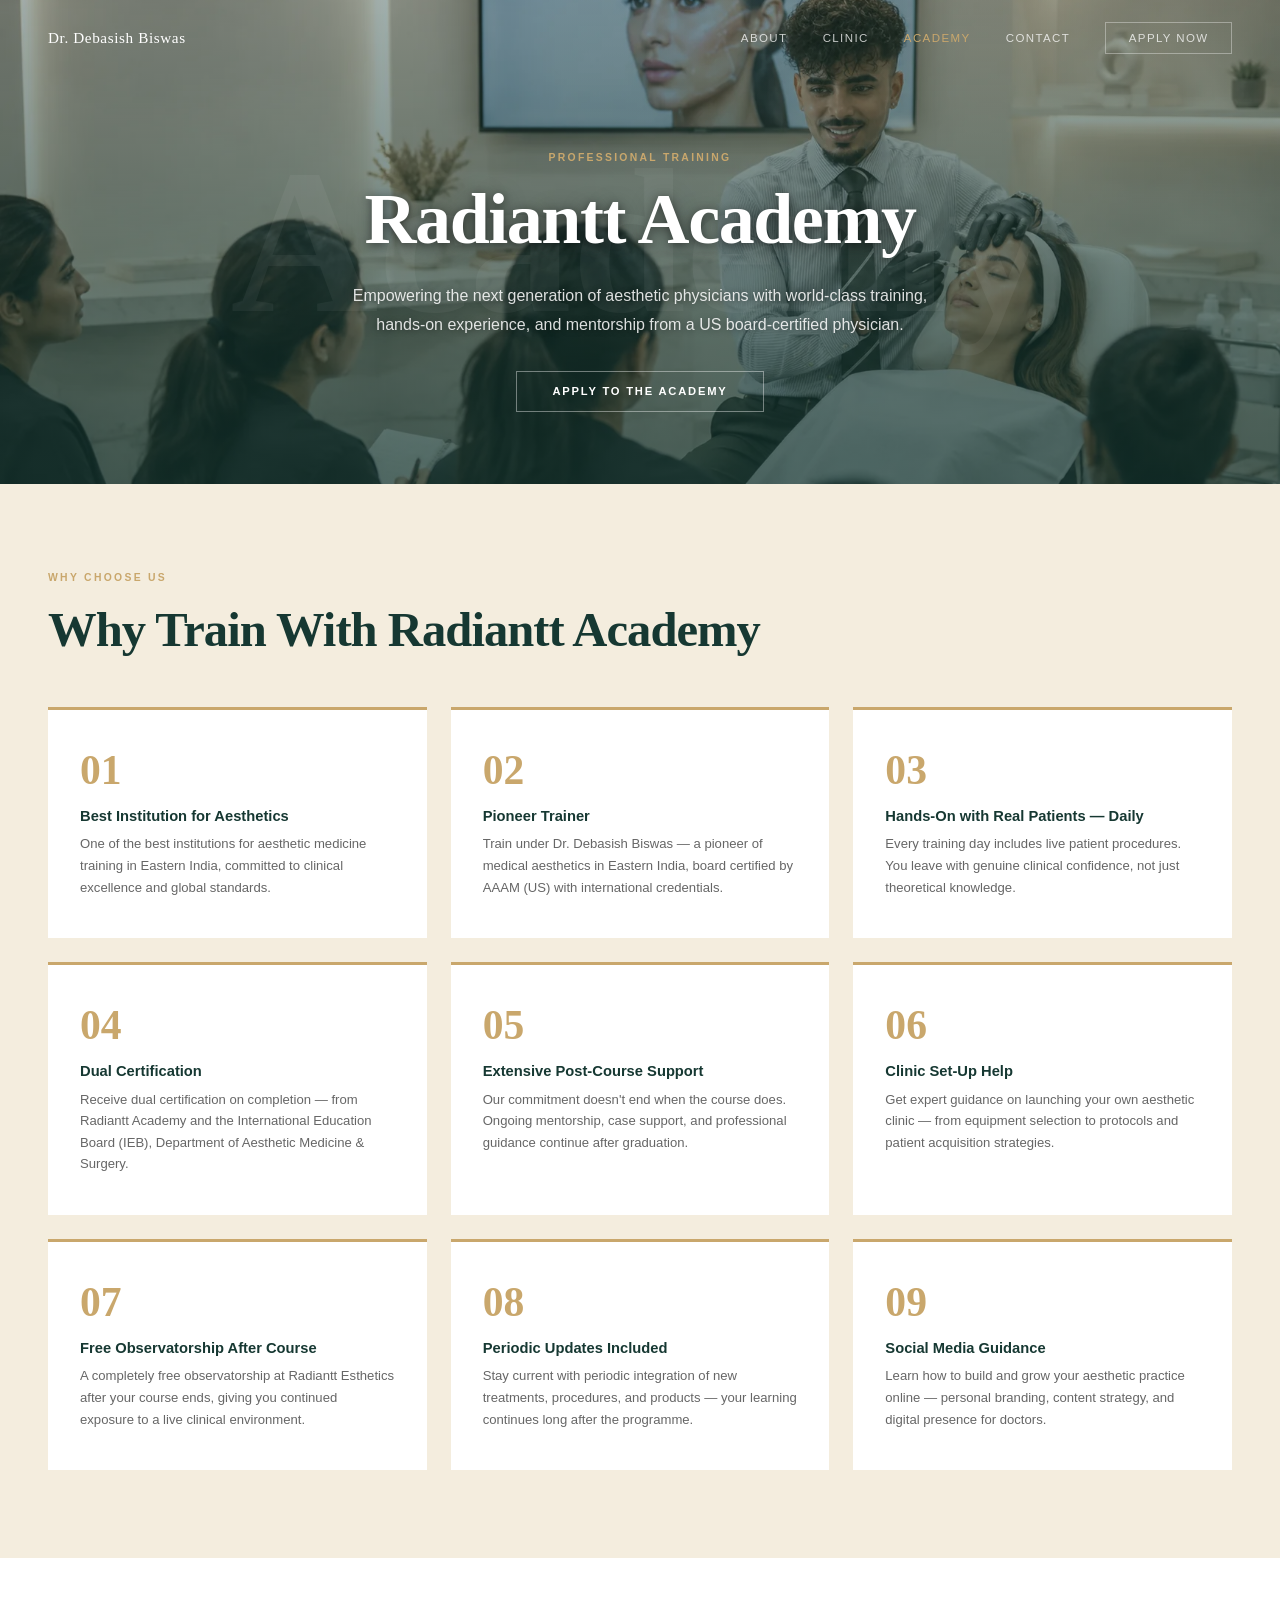
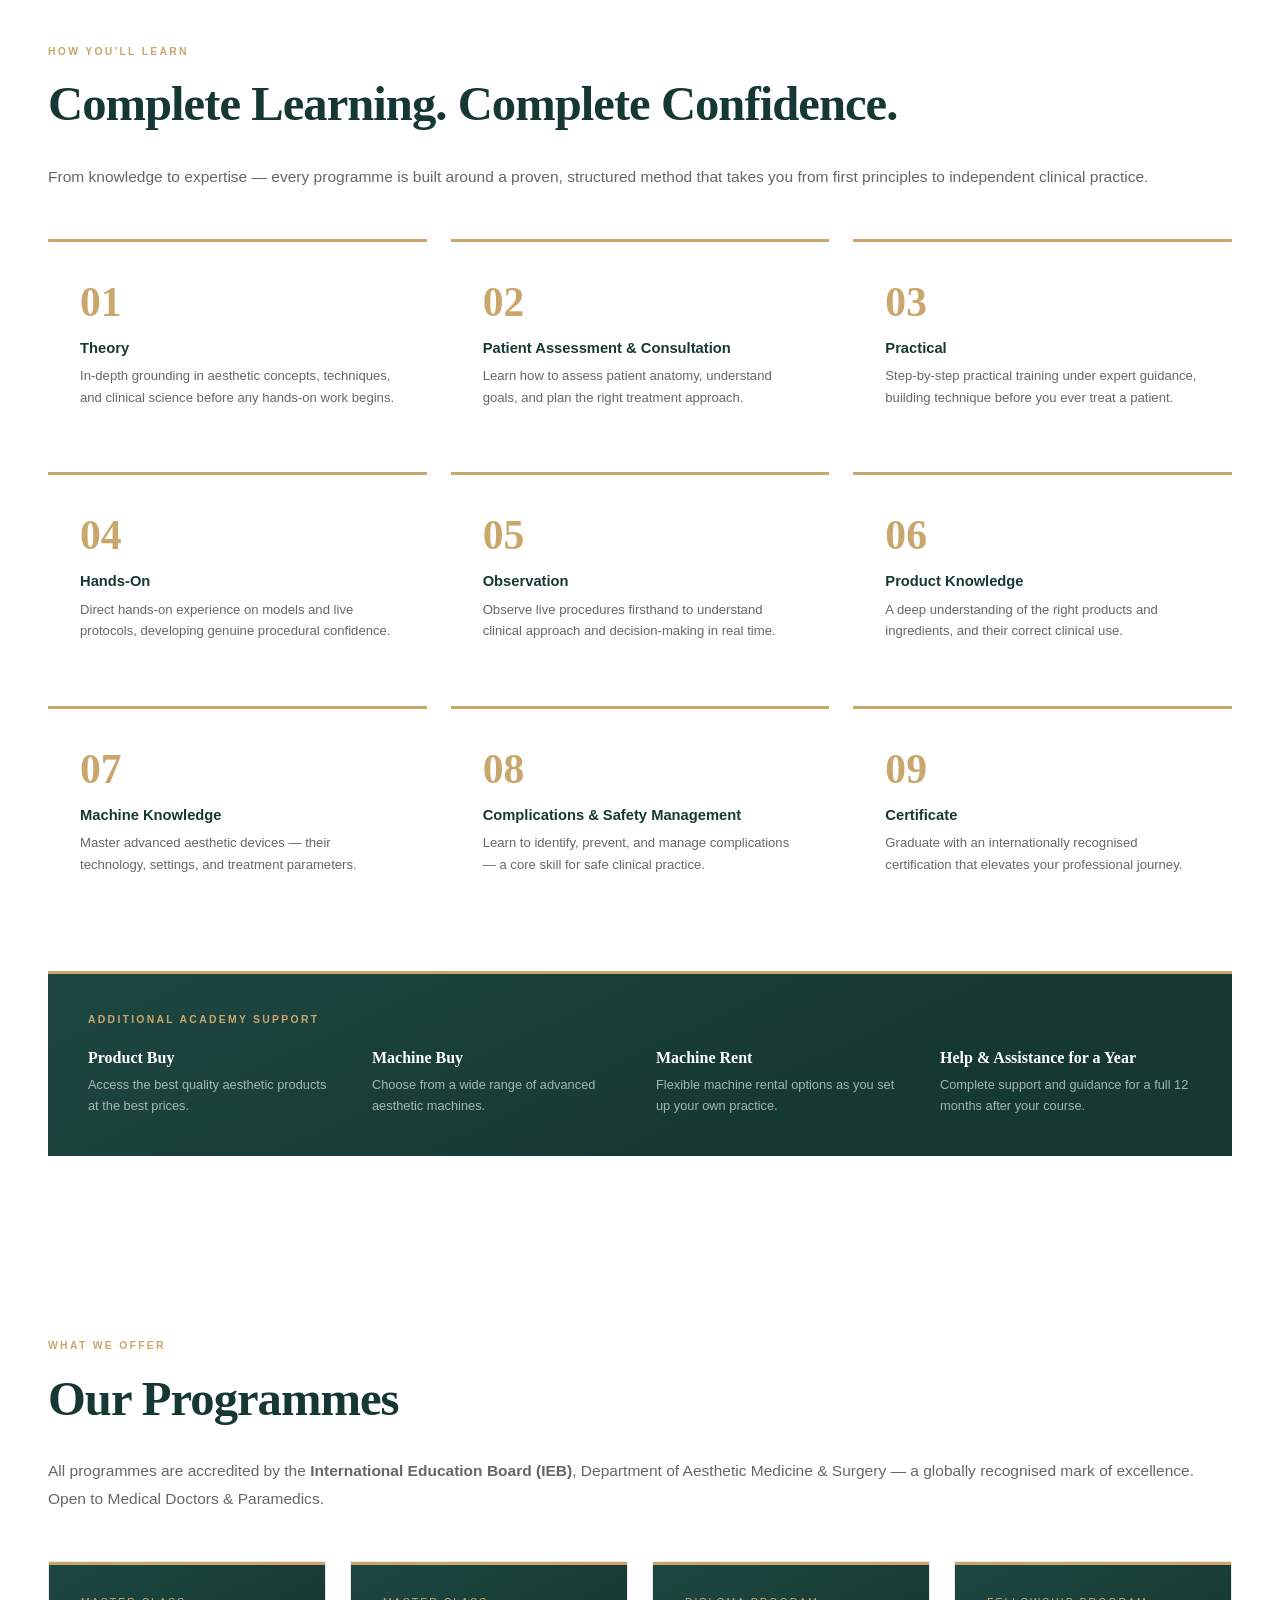
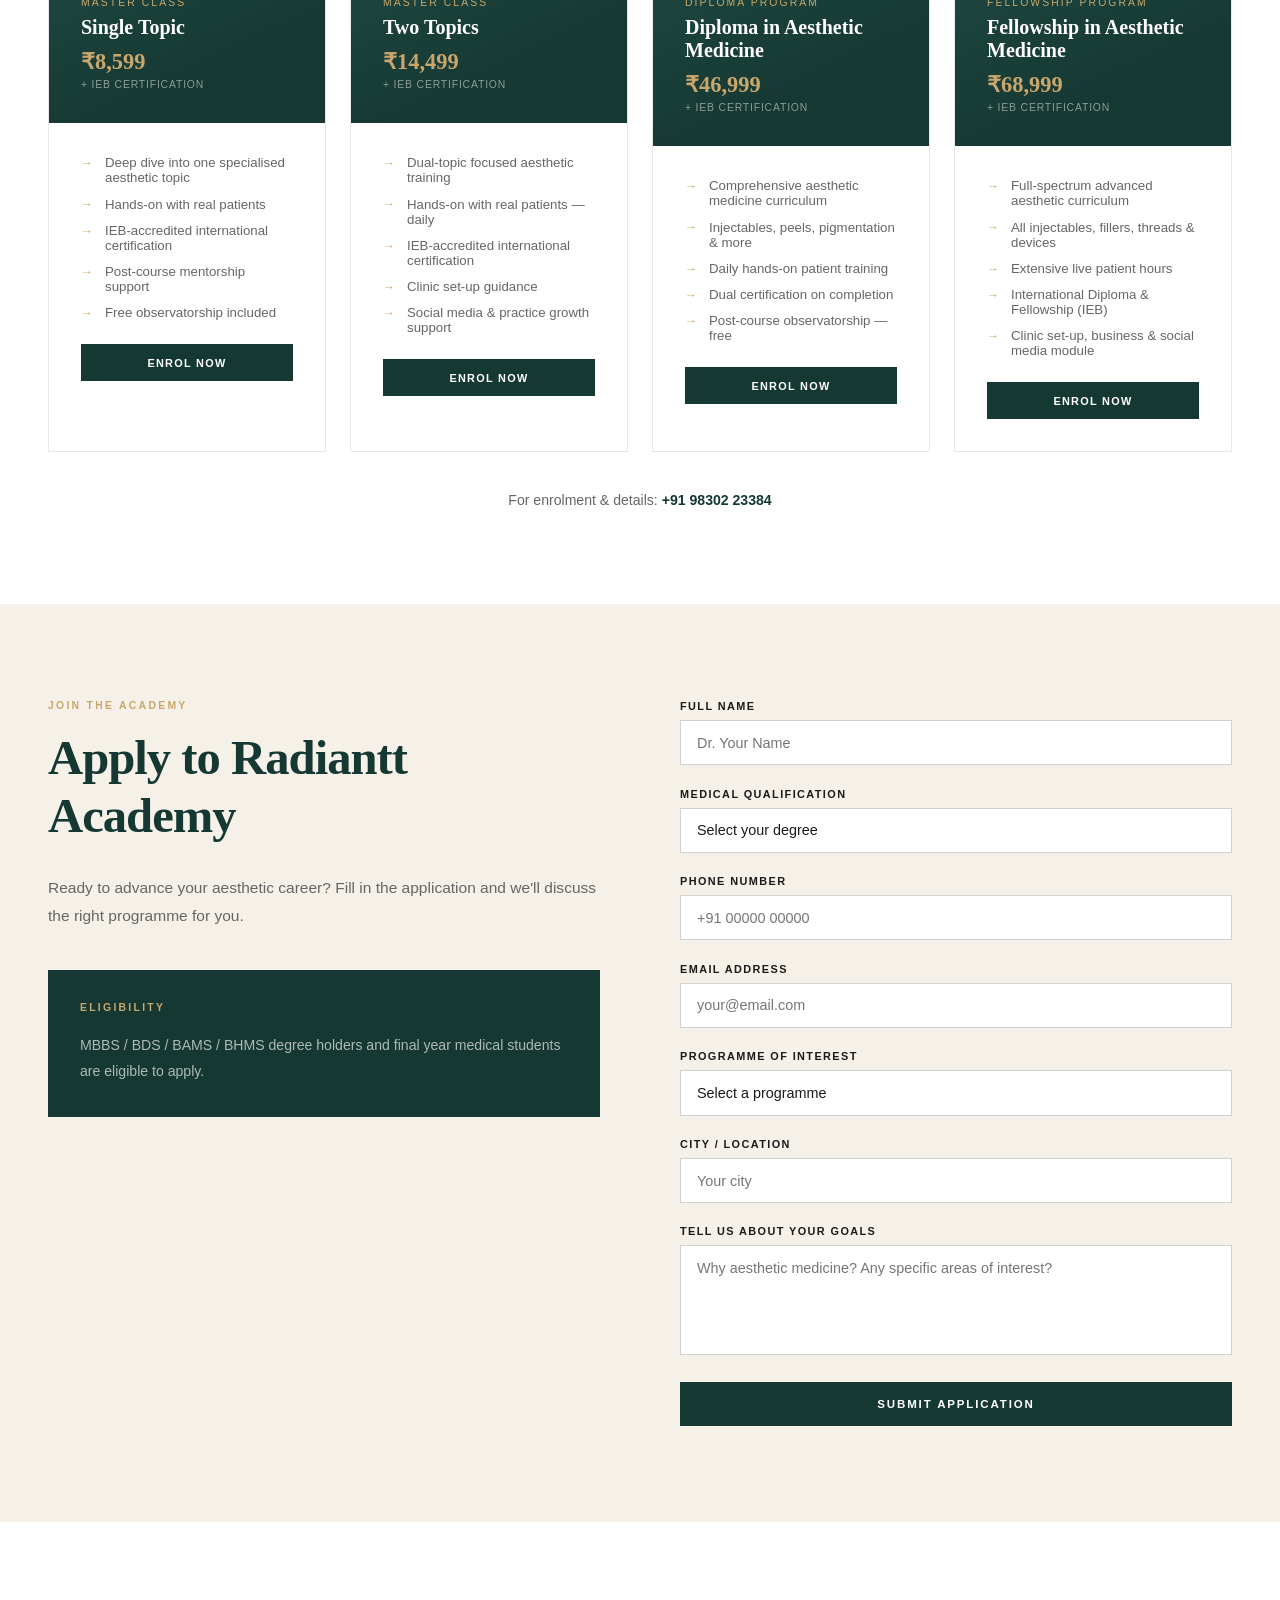
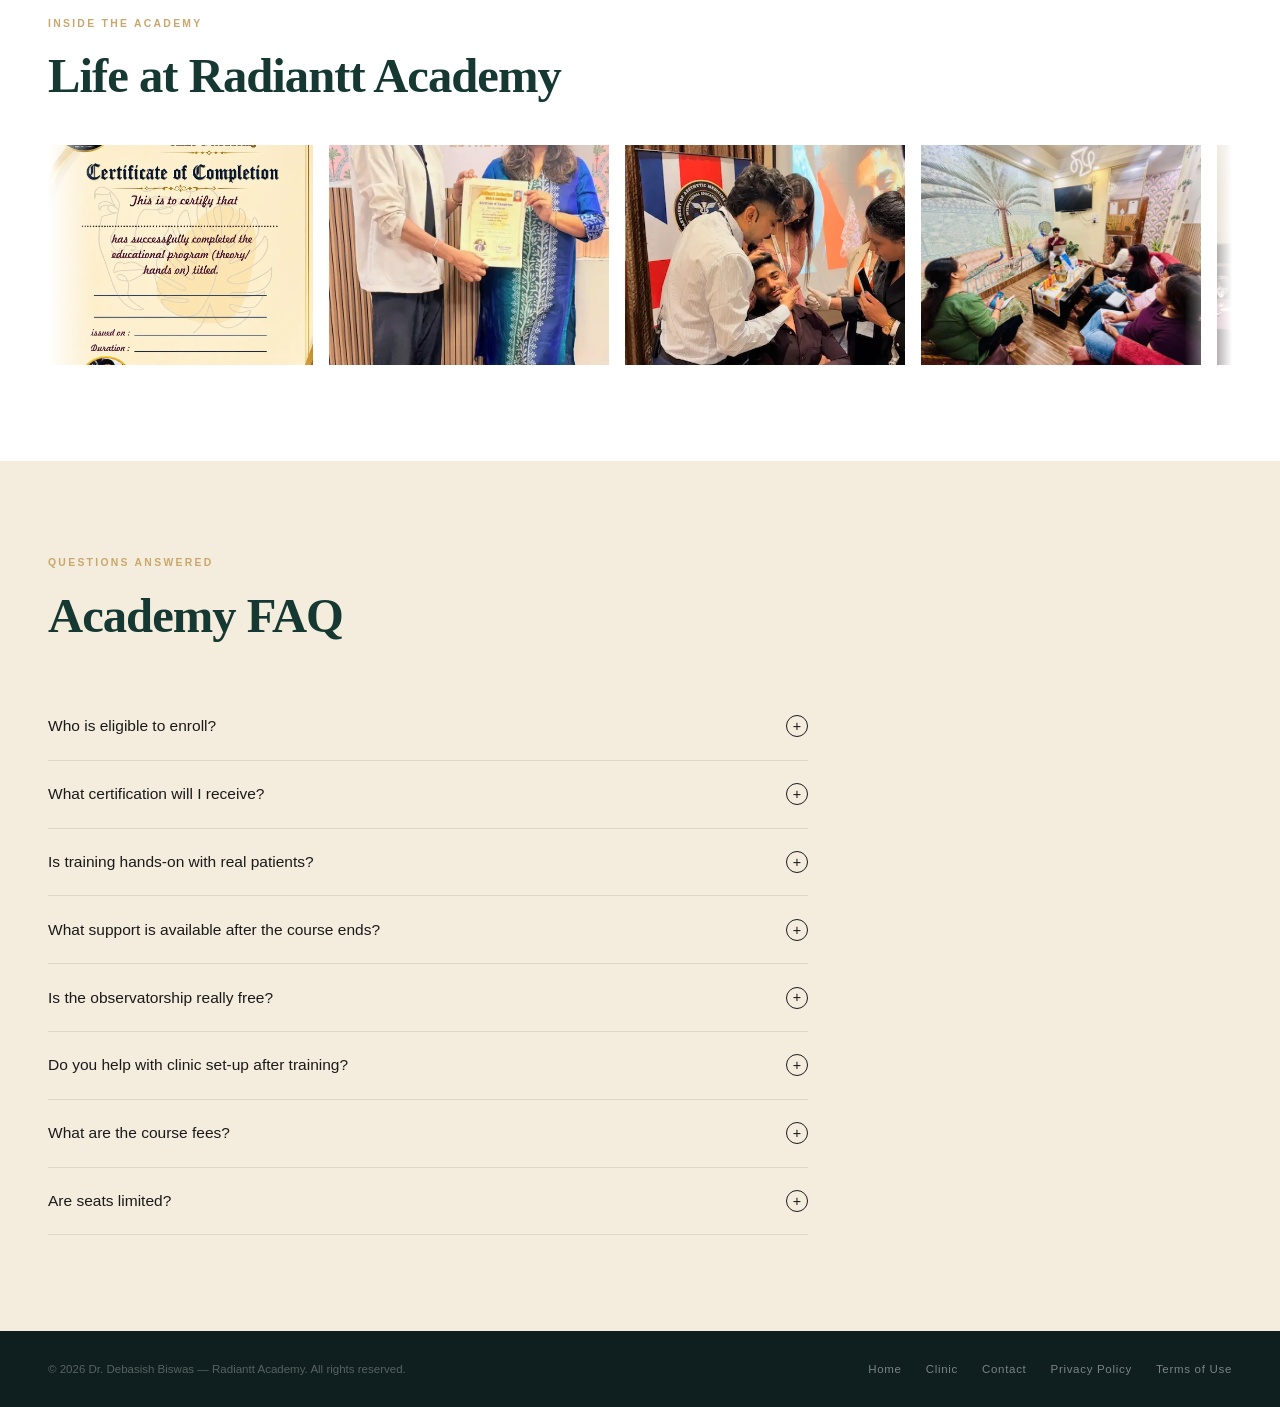
==== academy.html @ 65ec3993 "Add "db" monogram favicon in forest green favicon.ico plus 16/32px PNGs and an opaque apple-touch-ic" ====
<!DOCTYPE html>
<html lang="en">
<head>
<meta charset="UTF-8">
<meta name="viewport" content="width=device-width, initial-scale=1.0">
<meta http-equiv="Content-Security-Policy" content="default-src 'self'; style-src 'self' 'unsafe-inline' https://fonts.googleapis.com; font-src https://fonts.gstatic.com; img-src 'self' data:; script-src 'self'; form-action 'none'; base-uri 'self'; frame-ancestors 'none'; object-src 'none'">
<meta name="referrer" content="strict-origin-when-cross-origin">
<meta name="robots" content="noindex, nofollow">
<meta name="description" content="Radiantt Academy — professional aesthetic medicine training and certification for doctors, mentored by Dr. Debasish Biswas.">
<title>Radiantt Academy — Aesthetic Medicine Training | Dr. Debasish Biswas</title>
<link rel="preconnect" href="https://fonts.googleapis.com">
<link rel="preconnect" href="https://fonts.gstatic.com" crossorigin>
<link href="https://fonts.googleapis.com/css2?family=Playfair+Display:ital,wght@0,400;0,600;0,700;0,900;1,400&family=Inter:wght@300;400;500;600&display=swap" rel="stylesheet">
<link rel="icon" href="favicon.ico" sizes="any">
<link rel="icon" href="favicon-32.png" type="image/png" sizes="32x32">
<link rel="icon" href="favicon-16.png" type="image/png" sizes="16x16">
<link rel="apple-touch-icon" href="apple-touch-icon.png">
<link rel="stylesheet" href="style.css?v=43">
</head>
<body>
<nav id="nav">
  <a href="index.html" class="nav-logo">Dr. Debasish Biswas</a>
  <div class="nav-links">
    <a href="index.html#about">About</a>
    <a href="clinic.html">Clinic</a>
    <a href="academy.html" class="active">Academy</a>
    <a href="index.html#contact">Contact</a>
    <a href="#academy-application" class="nav-book">Apply Now</a>
  </div>
  <button class="ham" id="hamBtn" aria-label="Open menu"><span></span><span></span><span></span></button>
</nav>
<div class="mobile-menu" id="mobileMenu">
  <button class="mobile-close" id="mobileClose" aria-label="Close menu">&#x2715;</button>
  <a href="index.html">Home</a><a href="index.html#about">About</a><a href="clinic.html">Clinic</a>
  <a href="index.html#contact">Contact</a><a href="#academy-application">Apply Now</a>
</div>
<header class="page-hero" data-word="Academy">
  <img class="page-hero-img" src="academy-hero.webp" alt="Radiantt Academy training session">
  <div class="page-hero-overlay"></div>
  <div class="lbl">Professional Training</div>
  <h1>Radiantt Academy</h1>
  <p>Empowering the next generation of aesthetic physicians with world-class training, hands-on experience, and mentorship from a US board-certified physician.</p>
  <a href="#academy-application" class="btn-ghost">Apply to the Academy</a>
</header>
<section class="why-train" id="why-train">
  <div class="lbl">Why Choose Us</div><h2 class="sec-title">Why Train With Radiantt Academy</h2>
  <div class="why-grid why-grid-9">
    <div class="why-card"><div class="why-num">01</div><div class="why-title">Best Institution for Aesthetics</div><div class="why-desc">One of the best institutions for aesthetic medicine training in Eastern India, committed to clinical excellence and global standards.</div></div>
    <div class="why-card"><div class="why-num">02</div><div class="why-title">Pioneer Trainer</div><div class="why-desc">Train under Dr. Debasish Biswas &mdash; a pioneer of medical aesthetics in Eastern India, board certified by AAAM (US) with international credentials.</div></div>
    <div class="why-card"><div class="why-num">03</div><div class="why-title">Hands-On with Real Patients — Daily</div><div class="why-desc">Every training day includes live patient procedures. You leave with genuine clinical confidence, not just theoretical knowledge.</div></div>
    <div class="why-card"><div class="why-num">04</div><div class="why-title">Dual Certification</div><div class="why-desc">Receive dual certification on completion &mdash; from Radiantt Academy and the International Education Board (IEB), Department of Aesthetic Medicine &amp; Surgery.</div></div>
    <div class="why-card"><div class="why-num">05</div><div class="why-title">Extensive Post-Course Support</div><div class="why-desc">Our commitment doesn't end when the course does. Ongoing mentorship, case support, and professional guidance continue after graduation.</div></div>
    <div class="why-card"><div class="why-num">06</div><div class="why-title">Clinic Set-Up Help</div><div class="why-desc">Get expert guidance on launching your own aesthetic clinic &mdash; from equipment selection to protocols and patient acquisition strategies.</div></div>
    <div class="why-card"><div class="why-num">07</div><div class="why-title">Free Observatorship After Course</div><div class="why-desc">A completely free observatorship at Radiantt Esthetics after your course ends, giving you continued exposure to a live clinical environment.</div></div>
    <div class="why-card"><div class="why-num">08</div><div class="why-title">Periodic Updates Included</div><div class="why-desc">Stay current with periodic integration of new treatments, procedures, and products &mdash; your learning continues long after the programme.</div></div>
    <div class="why-card"><div class="why-num">09</div><div class="why-title">Social Media Guidance</div><div class="why-desc">Learn how to build and grow your aesthetic practice online &mdash; personal branding, content strategy, and digital presence for doctors.</div></div>
  </div>
</section>
<section class="curriculum" id="curriculum">
  <div class="lbl">How You'll Learn</div>
  <h2 class="sec-title">Complete Learning. Complete Confidence.</h2>
  <p class="sec-body">From knowledge to expertise &mdash; every programme is built around a proven, structured method that takes you from first principles to independent clinical practice.</p>
  <div class="curr-grid why-grid-9">
    <div class="why-card"><div class="why-num">01</div><div class="why-title">Theory</div><div class="why-desc">In-depth grounding in aesthetic concepts, techniques, and clinical science before any hands-on work begins.</div></div>
    <div class="why-card"><div class="why-num">02</div><div class="why-title">Patient Assessment &amp; Consultation</div><div class="why-desc">Learn how to assess patient anatomy, understand goals, and plan the right treatment approach.</div></div>
    <div class="why-card"><div class="why-num">03</div><div class="why-title">Practical</div><div class="why-desc">Step-by-step practical training under expert guidance, building technique before you ever treat a patient.</div></div>
    <div class="why-card"><div class="why-num">04</div><div class="why-title">Hands-On</div><div class="why-desc">Direct hands-on experience on models and live protocols, developing genuine procedural confidence.</div></div>
    <div class="why-card"><div class="why-num">05</div><div class="why-title">Observation</div><div class="why-desc">Observe live procedures firsthand to understand clinical approach and decision-making in real time.</div></div>
    <div class="why-card"><div class="why-num">06</div><div class="why-title">Product Knowledge</div><div class="why-desc">A deep understanding of the right products and ingredients, and their correct clinical use.</div></div>
    <div class="why-card"><div class="why-num">07</div><div class="why-title">Machine Knowledge</div><div class="why-desc">Master advanced aesthetic devices &mdash; their technology, settings, and treatment parameters.</div></div>
    <div class="why-card"><div class="why-num">08</div><div class="why-title">Complications &amp; Safety Management</div><div class="why-desc">Learn to identify, prevent, and manage complications &mdash; a core skill for safe clinical practice.</div></div>
    <div class="why-card"><div class="why-num">09</div><div class="why-title">Certificate</div><div class="why-desc">Graduate with an internationally recognised certification that elevates your professional journey.</div></div>
  </div>
  <div class="curr-support">
    <div class="lbl">Additional Academy Support</div>
    <div class="curr-support-grid">
      <div class="curr-support-item"><strong>Product Buy</strong><span>Access the best quality aesthetic products at the best prices.</span></div>
      <div class="curr-support-item"><strong>Machine Buy</strong><span>Choose from a wide range of advanced aesthetic machines.</span></div>
      <div class="curr-support-item"><strong>Machine Rent</strong><span>Flexible machine rental options as you set up your own practice.</span></div>
      <div class="curr-support-item"><strong>Help &amp; Assistance for a Year</strong><span>Complete support and guidance for a full 12 months after your course.</span></div>
    </div>
  </div>
</section>
<section class="programmes" id="programmes">
  <div class="lbl">What We Offer</div><h2 class="sec-title">Our Programmes</h2>
  <p class="sec-body" style="margin-bottom:2rem">All programmes are accredited by the <strong>International Education Board (IEB)</strong>, Department of Aesthetic Medicine &amp; Surgery — a globally recognised mark of excellence. Open to Medical Doctors &amp; Paramedics.</p>
  <div class="prog-grid">
    <div class="prog-card">
      <div class="prog-head">
        <div class="prog-type">Master Class</div>
        <div class="prog-name">Single Topic</div>
        <div class="prog-price">&#8377;8,599 <span>+ IEB Certification</span></div>
      </div>
      <div class="prog-body">
        <div class="prog-feat">Deep dive into one specialised aesthetic topic</div>
        <div class="prog-feat">Hands-on with real patients</div>
        <div class="prog-feat">IEB-accredited international certification</div>
        <div class="prog-feat">Post-course mentorship support</div>
        <div class="prog-feat">Free observatorship included</div>
        <a href="#academy-application" class="prog-cta">Enrol Now</a>
      </div>
    </div>
    <div class="prog-card">
      <div class="prog-head">
        <div class="prog-type">Master Class</div>
        <div class="prog-name">Two Topics</div>
        <div class="prog-price">&#8377;14,499 <span>+ IEB Certification</span></div>
      </div>
      <div class="prog-body">
        <div class="prog-feat">Dual-topic focused aesthetic training</div>
        <div class="prog-feat">Hands-on with real patients — daily</div>
        <div class="prog-feat">IEB-accredited international certification</div>
        <div class="prog-feat">Clinic set-up guidance</div>
        <div class="prog-feat">Social media &amp; practice growth support</div>
        <a href="#academy-application" class="prog-cta">Enrol Now</a>
      </div>
    </div>
    <div class="prog-card">
      <div class="prog-head">
        <div class="prog-type">Diploma Program</div>
        <div class="prog-name">Diploma in Aesthetic Medicine</div>
        <div class="prog-price">&#8377;46,999 <span>+ IEB Certification</span></div>
      </div>
      <div class="prog-body">
        <div class="prog-feat">Comprehensive aesthetic medicine curriculum</div>
        <div class="prog-feat">Injectables, peels, pigmentation &amp; more</div>
        <div class="prog-feat">Daily hands-on patient training</div>
        <div class="prog-feat">Dual certification on completion</div>
        <div class="prog-feat">Post-course observatorship — free</div>
        <a href="#academy-application" class="prog-cta">Enrol Now</a>
      </div>
    </div>
    <div class="prog-card">
      <div class="prog-head">
        <div class="prog-type">Fellowship Program</div>
        <div class="prog-name">Fellowship in Aesthetic Medicine</div>
        <div class="prog-price">&#8377;68,999 <span>+ IEB Certification</span></div>
      </div>
      <div class="prog-body">
        <div class="prog-feat">Full-spectrum advanced aesthetic curriculum</div>
        <div class="prog-feat">All injectables, fillers, threads &amp; devices</div>
        <div class="prog-feat">Extensive live patient hours</div>
        <div class="prog-feat">International Diploma &amp; Fellowship (IEB)</div>
        <div class="prog-feat">Clinic set-up, business &amp; social media module</div>
        <a href="#academy-application" class="prog-cta">Enrol Now</a>
      </div>
    </div>
  </div>
  <p class="prog-note">For enrolment &amp; details: <a href="tel:+919830223384">+91 98302 23384</a></p>
</section>
<section class="acad-apply" id="academy-application">
  <div class="booking-grid">
    <div><div class="lbl">Join the Academy</div><h2 class="sec-title">Apply to Radiantt Academy</h2><p class="sec-body">Ready to advance your aesthetic career? Fill in the application and we'll discuss the right programme for you.</p><div class="info-block"><div class="lbl">Eligibility</div><p>MBBS / BDS / BAMS / BHMS degree holders and final year medical students are eligible to apply.</p></div></div>
    <form data-noaction>
      <div class="form-group"><label>Full Name</label><input type="text" placeholder="Dr. Your Name"></div>
      <div class="form-group"><label>Medical Qualification</label><select><option value="">Select your degree</option><option>MBBS</option><option>BDS</option><option>BAMS</option><option>BHMS</option><option>Final Year Student</option><option>Other</option></select></div>
      <div class="form-group"><label>Phone Number</label><input type="tel" placeholder="+91 00000 00000"></div>
      <div class="form-group"><label>Email Address</label><input type="email" placeholder="your@email.com"></div>
      <div class="form-group"><label>Programme of Interest</label><select><option value="">Select a programme</option><option>Master Class — Single Topic (&#8377;8,599)</option><option>Master Class — Two Topics (&#8377;14,499)</option><option>Diploma in Aesthetic Medicine (&#8377;46,999)</option><option>Fellowship in Aesthetic Medicine (&#8377;68,999)</option></select></div>
      <div class="form-group"><label>City / Location</label><input type="text" placeholder="Your city"></div>
      <div class="form-group"><label>Tell Us About Your Goals</label><textarea placeholder="Why aesthetic medicine? Any specific areas of interest?"></textarea></div>
      <button type="submit" class="btn-submit">Submit Application</button>
    </form>
  </div>
</section>
<section class="acad-gallery" id="academy-gallery">
  <div class="lbl">Inside the Academy</div>
  <h2 class="sec-title">Life at Radiantt Academy</h2>
  <div class="acad-gallery-strip"><div class="acad-gallery-reel" id="acadGalReel">
    <button class="acad-gal-item" data-src="academy%20gallery/academy1.webp"><img src="academy%20gallery/academy1.webp" alt="Radiantt Academy" loading="lazy"></button>
    <button class="acad-gal-item" data-src="academy%20gallery/academy2.webp"><img src="academy%20gallery/academy2.webp" alt="Radiantt Academy" loading="lazy"></button>
    <button class="acad-gal-item" data-src="academy%20gallery/academy3.webp"><img src="academy%20gallery/academy3.webp" alt="Radiantt Academy" loading="lazy"></button>
    <button class="acad-gal-item" data-src="academy%20gallery/academy4.webp"><img src="academy%20gallery/academy4.webp" alt="Radiantt Academy" loading="lazy"></button>
    <button class="acad-gal-item" data-src="academy%20gallery/academy5.webp"><img src="academy%20gallery/academy5.webp" alt="Radiantt Academy" loading="lazy"></button>
    <button class="acad-gal-item" data-src="academy%20gallery/academy6.webp"><img src="academy%20gallery/academy6.webp" alt="Radiantt Academy" loading="lazy"></button>
    <button class="acad-gal-item" data-src="academy%20gallery/academy7.webp"><img src="academy%20gallery/academy7.webp" alt="Radiantt Academy" loading="lazy"></button>
    <button class="acad-gal-item" data-src="academy%20gallery/academy8.webp"><img src="academy%20gallery/academy8.webp" alt="Radiantt Academy" loading="lazy"></button>
    <button class="acad-gal-item" data-src="academy%20gallery/academy9.webp"><img src="academy%20gallery/academy9.webp" alt="Radiantt Academy" loading="lazy"></button>
    <button class="acad-gal-item" data-src="academy%20gallery/academy10.webp"><img src="academy%20gallery/academy10.webp" alt="Radiantt Academy" loading="lazy"></button>
    <button class="acad-gal-item" data-src="academy%20gallery/academy11.webp"><img src="academy%20gallery/academy11.webp" alt="Radiantt Academy" loading="lazy"></button>
    <button class="acad-gal-item" data-src="academy%20gallery/academy1.webp"><img src="academy%20gallery/academy1.webp" alt="Radiantt Academy" loading="lazy"></button>
    <button class="acad-gal-item" data-src="academy%20gallery/academy2.webp"><img src="academy%20gallery/academy2.webp" alt="Radiantt Academy" loading="lazy"></button>
    <button class="acad-gal-item" data-src="academy%20gallery/academy3.webp"><img src="academy%20gallery/academy3.webp" alt="Radiantt Academy" loading="lazy"></button>
    <button class="acad-gal-item" data-src="academy%20gallery/academy4.webp"><img src="academy%20gallery/academy4.webp" alt="Radiantt Academy" loading="lazy"></button>
    <button class="acad-gal-item" data-src="academy%20gallery/academy5.webp"><img src="academy%20gallery/academy5.webp" alt="Radiantt Academy" loading="lazy"></button>
    <button class="acad-gal-item" data-src="academy%20gallery/academy6.webp"><img src="academy%20gallery/academy6.webp" alt="Radiantt Academy" loading="lazy"></button>
    <button class="acad-gal-item" data-src="academy%20gallery/academy7.webp"><img src="academy%20gallery/academy7.webp" alt="Radiantt Academy" loading="lazy"></button>
    <button class="acad-gal-item" data-src="academy%20gallery/academy8.webp"><img src="academy%20gallery/academy8.webp" alt="Radiantt Academy" loading="lazy"></button>
    <button class="acad-gal-item" data-src="academy%20gallery/academy9.webp"><img src="academy%20gallery/academy9.webp" alt="Radiantt Academy" loading="lazy"></button>
    <button class="acad-gal-item" data-src="academy%20gallery/academy10.webp"><img src="academy%20gallery/academy10.webp" alt="Radiantt Academy" loading="lazy"></button>
    <button class="acad-gal-item" data-src="academy%20gallery/academy11.webp"><img src="academy%20gallery/academy11.webp" alt="Radiantt Academy" loading="lazy"></button>
  </div></div>
</section>
<div id="lb" class="lb" aria-modal="true" role="dialog" aria-label="Gallery photo" hidden>
  <button class="lb-close" id="lbClose" aria-label="Close">&times;</button>
  <button class="lb-nav lb-prev" id="lbPrev" aria-label="Previous">&#8249;</button>
  <img class="lb-img" id="lbImg" src="" alt="Gallery photo">
  <button class="lb-nav lb-next" id="lbNext" aria-label="Next">&#8250;</button>
  <div class="lb-counter" id="lbCounter"></div>
</div>
<section class="faq-section alt" id="academy-faq">
  <div class="lbl">Questions Answered</div><h2 class="sec-title">Academy FAQ</h2>
  <div class="faq-list">
    <div class="faq-item"><div class="faq-q">Who is eligible to enroll? <span class="faq-icon">+</span></div><div class="faq-a">Radiantt Academy is open to Medical Doctors (MBBS, BDS, BAMS, BHMS) and Paramedics. No prior aesthetic experience is required — all skill levels are welcome.</div></div>
    <div class="faq-item"><div class="faq-q">What certification will I receive? <span class="faq-icon">+</span></div><div class="faq-a">You receive dual certification: one from Radiantt Academy and one from the International Education Board (IEB), Department of Aesthetic Medicine &amp; Surgery — a globally recognised accrediting body and a mark of excellence worldwide.</div></div>
    <div class="faq-item"><div class="faq-q">Is training hands-on with real patients? <span class="faq-icon">+</span></div><div class="faq-a">Yes — every training day includes live, hands-on procedures with real patients. You build genuine clinical competence, not just theoretical understanding.</div></div>
    <div class="faq-item"><div class="faq-q">What support is available after the course ends? <span class="faq-icon">+</span></div><div class="faq-a">Post-course support includes extensive mentorship, a free observatorship at Radiantt Esthetics, clinic set-up assistance, and periodic integration sessions covering new treatments, procedures, and products.</div></div>
    <div class="faq-item"><div class="faq-q">Is the observatorship really free? <span class="faq-icon">+</span></div><div class="faq-a">Yes — all Radiantt Academy graduates receive a complimentary observatorship at Radiantt Esthetics after completing their programme, at absolutely no additional cost.</div></div>
    <div class="faq-item"><div class="faq-q">Do you help with clinic set-up after training? <span class="faq-icon">+</span></div><div class="faq-a">Yes. We guide you through setting up your own aesthetic practice — from equipment and protocols to patient acquisition and social media strategy for your clinic.</div></div>
    <div class="faq-item"><div class="faq-q">What are the course fees? <span class="faq-icon">+</span></div><div class="faq-a">Fees start at &#8377;8,599 for a Master Class (Single Topic) and go up to &#8377;68,999 for the Fellowship Program. All programmes include IEB certification. Call +91 98302 23384 for full details and limited seat availability.</div></div>
    <div class="faq-item"><div class="faq-q">Are seats limited? <span class="faq-icon">+</span></div><div class="faq-a">Yes — all batches are kept intentionally small to ensure every participant receives personalised mentorship. Limited seats are available per batch, so early enrolment is strongly recommended.</div></div>
  </div>
</section>
<footer>
  <p>&#169; 2026 Dr. Debasish Biswas &mdash; Radiantt Academy. All rights reserved.</p>
  <div class="foot-links">
    <a href="index.html">Home</a>
    <a href="clinic.html">Clinic</a>
    <a href="index.html#contact">Contact</a>
    <a href="privacy-policy.html">Privacy Policy</a>
    <a href="terms.html">Terms of Use</a>
  </div>
</footer>
<script src="script.js?v=14"></script>
</body>
</html>
---- style.css ----
*,*::before,*::after{margin:0;padding:0;box-sizing:border-box}
:root{--forest:#163832;--forest2:#1e4741;--gold:#c9a76c;--gold2:#dbb97e;--gold-deep:#a8834b;--sand:#e9dabc;--sand2:#f4edde;--cream:#f5f0e8;--light:#f8f5f1;--white:#ffffff;--dark:#1a1a1a;--gray:#666;--border:rgba(0,0,0,0.09)}
html{scroll-behavior:smooth}
body{font-family:'Inter',sans-serif;background:var(--white);color:var(--dark);overflow-x:hidden}
nav{position:fixed;top:0;left:0;right:0;z-index:200;padding:1.4rem 3rem;display:flex;justify-content:space-between;align-items:center;transition:background-color .35s}
nav.scrolled{background-color:var(--forest);backdrop-filter:blur(12px)}
.nav-logo{color:#fff;font-family:'Playfair Display',serif;font-size:.95rem;font-weight:400;letter-spacing:.04em;text-decoration:none}
.nav-links{display:flex;gap:2.2rem;align-items:center}
.nav-links a{color:rgba(255,255,255,.75);text-decoration:none;font-size:.72rem;font-weight:500;letter-spacing:.12em;text-transform:uppercase;transition:color .2s}
.nav-links a:hover,.nav-links a:focus,.nav-links a.active{color:var(--gold)}
.nav-book{padding:.55rem 1.4rem;border:1px solid rgba(255,255,255,.35);color:#fff;font-size:.7rem;font-weight:600;letter-spacing:.12em;text-transform:uppercase;text-decoration:none;transition:all .25s}
.nav-book:hover{background:var(--gold);border-color:var(--gold);color:var(--forest)}
.hero{position:relative;height:100vh;min-height:680px;background:radial-gradient(1100px 620px at 82% 12%,rgba(201,167,108,.16),transparent 62%),radial-gradient(800px 500px at 8% 88%,rgba(30,71,65,.85),transparent 70%),var(--forest);overflow:hidden;display:flex;flex-direction:column;justify-content:flex-end}
.hero-bg-word{position:absolute;top:60%;left:50%;transform:translate(-50%,-50%);font-family:'Playfair Display',serif;font-size:clamp(110px,20vw,300px);font-weight:900;color:rgba(255,255,255,.06);white-space:nowrap;letter-spacing:-.02em;pointer-events:none;user-select:none;z-index:1}
.hero-marquee{position:absolute;top:34%;left:0;right:0;transform:translateY(-50%);z-index:2;overflow:hidden;pointer-events:none;user-select:none;-webkit-mask-image:linear-gradient(90deg,transparent,#000 6%,#000 94%,transparent);mask-image:linear-gradient(90deg,transparent,#000 6%,#000 94%,transparent)}
.hero-track{display:flex;width:max-content;animation:hero-scroll 26s linear infinite}
.hero-track span{font-family:'Playfair Display',serif;font-size:clamp(64px,10vw,160px);font-weight:900;color:#fff;line-height:.92;letter-spacing:-.03em;white-space:nowrap;padding-right:.5em}
.hero-track .dash{color:var(--gold);font-style:italic;font-weight:400}
@keyframes hero-scroll{from{transform:translateX(0)}to{transform:translateX(-50%)}}
@media(prefers-reduced-motion:reduce){.hero-track{animation:none}}
.hero-photo-wrap{position:absolute;bottom:0;left:50%;transform:translateX(-50%);height:78%;z-index:4;display:flex;align-items:flex-end;justify-content:center}
.hero-photo-wrap img{height:100%;width:auto;max-width:480px;object-fit:contain;object-position:bottom center;display:block;filter:drop-shadow(0 8px 32px rgba(0,0,0,.4))}
.hero-rule{position:absolute;bottom:5.6rem;left:0;right:0;height:1px;background:rgba(255,255,255,.12);z-index:6}
.hero-bottom{position:relative;z-index:6;padding:0 3rem 2.8rem;display:flex;justify-content:space-between;align-items:flex-end}
.hero-cred{font-size:.72rem;line-height:1.9;color:rgba(255,255,255,.6);letter-spacing:.04em;text-shadow:0 1px 4px rgba(0,0,0,.55)}
.hero-cred strong{color:var(--gold);font-weight:600;display:block;text-shadow:0 1px 4px rgba(0,0,0,.65),0 2px 12px rgba(0,0,0,.45)}
.hero-cta{display:flex;flex-direction:column;gap:.8rem;align-items:flex-end}
.btn-gold{display:inline-block;padding:.82rem 2.2rem;background:linear-gradient(135deg,var(--gold2),var(--gold));color:var(--forest);font-size:.7rem;font-weight:700;letter-spacing:.16em;text-transform:uppercase;text-decoration:none;transition:all .25s;min-width:230px;text-align:center}
.btn-gold:hover{background:var(--gold2);transform:translateY(-2px)}
.btn-ghost{display:inline-block;padding:.82rem 2.2rem;border:1px solid rgba(255,255,255,.4);color:#fff;font-size:.7rem;font-weight:600;letter-spacing:.16em;text-transform:uppercase;text-decoration:none;transition:all .25s;min-width:230px;text-align:center}
.btn-ghost:hover{border-color:var(--gold);color:var(--gold)}
.page-hero{position:relative;background:radial-gradient(900px 460px at 85% 10%,rgba(201,167,108,.18),transparent 62%),radial-gradient(700px 420px at 10% 95%,rgba(30,71,65,.9),transparent 70%),var(--forest);padding:9.5rem 3rem 4.5rem;text-align:center;overflow:hidden}
.page-hero::before{content:attr(data-word);position:absolute;top:50%;left:50%;transform:translate(-50%,-50%);font-family:'Playfair Display',serif;font-size:clamp(90px,16vw,240px);font-weight:900;color:rgba(255,255,255,.05);white-space:nowrap;pointer-events:none;z-index:2}
.page-hero>*{position:relative;z-index:3}
.page-hero>.page-hero-img{position:absolute;inset:0;width:100%;height:100%;object-fit:cover;z-index:0}
.page-hero>.page-hero-overlay{position:absolute;inset:0;z-index:1;background:linear-gradient(180deg,rgba(22,56,50,.4) 0%,rgba(22,56,50,.62) 60%,rgba(22,56,50,.72) 100%),radial-gradient(900px 460px at 85% 10%,rgba(201,167,108,.14),transparent 62%)}
.page-hero .lbl{color:var(--gold)}
.page-hero h1{font-family:'Playfair Display',serif;font-size:clamp(2.4rem,6vw,4.5rem);font-weight:900;color:#fff;line-height:1.05;letter-spacing:-.02em;text-shadow:0 2px 10px rgba(0,0,0,.45),0 4px 24px rgba(0,0,0,.3)}
.page-hero p{color:rgba(255,255,255,.85);max-width:620px;margin:1.5rem auto 0;font-size:1rem;line-height:1.8;text-shadow:0 1px 6px rgba(0,0,0,.4)}
.page-hero .btn-ghost{margin-top:2rem}
.lbl{font-size:.65rem;font-weight:600;letter-spacing:.22em;text-transform:uppercase;color:var(--gold);margin-bottom:1.2rem}
.sec-title{font-family:'Playfair Display',serif;font-size:clamp(1.9rem,3.8vw,3.2rem);font-weight:700;line-height:1.18;letter-spacing:-.02em;color:var(--forest);margin-bottom:1.8rem}
.sec-body{font-size:.97rem;line-height:1.82;color:var(--gray);font-weight:300}
.about{padding:7rem 3rem;background:var(--cream);display:grid;grid-template-columns:1fr 1fr;gap:6rem;align-items:center}
.cred-list{list-style:none;margin-top:2rem}
.cred-list li{padding:.75rem 0;border-bottom:1px solid rgba(0,0,0,.07);display:flex;align-items:center;gap:1rem;font-size:.88rem;color:var(--dark)}
.cred-list li::before{content:'';width:5px;height:5px;background:var(--gold);border-radius:50%;flex-shrink:0}
.about-img-wrap{position:relative}
.about-img-wrap img{width:100%;height:580px;object-fit:cover;object-position:top;display:block}
.about-accent{position:absolute;bottom:-1.8rem;right:-1.8rem;width:55%;height:55%;border:1px solid var(--gold);pointer-events:none;z-index:-1}
.awards{padding:4rem 3rem;background:var(--sand)}
.awards-head{display:flex;justify-content:space-between;align-items:flex-end;margin-bottom:2.2rem;gap:2rem;flex-wrap:wrap}
.awards .lbl{color:var(--gold-deep)}
.awards-sub{font-size:.9rem;line-height:1.75;color:rgba(22,56,50,.6);max-width:300px}
.awards-grid{display:grid;grid-template-columns:repeat(3,1fr);gap:1px;background:rgba(22,56,50,.14)}
.awards-strip{overflow-x:auto;overflow-y:hidden;-webkit-overflow-scrolling:touch;scrollbar-width:none;cursor:grab;padding:2.5rem 0;background:var(--sand);-webkit-mask-image:linear-gradient(90deg,transparent,#000 6%,#000 94%,transparent);mask-image:linear-gradient(90deg,transparent,#000 6%,#000 94%,transparent)}
.awards-strip::-webkit-scrollbar{display:none}
.awards-strip.dragging{cursor:grabbing;scroll-behavior:auto}
.awards-reel{display:flex;gap:1rem;width:max-content}
.ar-item{flex-shrink:0;width:180px;height:130px;border:none;padding:0;cursor:pointer;overflow:hidden;background:var(--forest2);border-radius:2px;transition:transform .25s,box-shadow .25s}
.ar-item:hover{transform:scale(1.04);box-shadow:0 8px 28px rgba(0,0,0,.45)}
.ar-item img{width:100%;height:100%;object-fit:cover;display:block;pointer-events:none}
.lb{position:fixed;inset:0;z-index:900;background:rgba(0,0,0,.9);display:flex;align-items:center;justify-content:center;backdrop-filter:blur(8px)}
.lb[hidden]{display:none}
.lb-img{max-width:88vw;max-height:86vh;object-fit:contain;border-radius:2px;box-shadow:0 24px 80px rgba(0,0,0,.7);transition:opacity .18s ease}
.lb-video{max-width:88vw;max-height:86vh;border-radius:2px;box-shadow:0 24px 80px rgba(0,0,0,.7)}
.client-item{position:relative}
.client-item .play-badge{position:absolute;top:50%;left:50%;transform:translate(-50%,-50%);width:52px;height:52px;border-radius:50%;background:rgba(0,0,0,.5);border:1.5px solid rgba(255,255,255,.85);display:flex;align-items:center;justify-content:center;pointer-events:none;transition:background .25s,transform .25s}
.client-item .play-badge::after{content:'';border-style:solid;border-width:9px 0 9px 15px;border-color:transparent transparent transparent #fff;margin-left:3px}
.client-item:hover .play-badge{background:rgba(0,0,0,.7);transform:translate(-50%,-50%) scale(1.08)}
.lb-img.lb-fade{opacity:0}
.lb-close{position:absolute;top:1.5rem;right:2rem;background:none;border:none;color:#fff;font-size:2.5rem;line-height:1;cursor:pointer;opacity:.65;transition:opacity .2s;z-index:1}
.lb-close:hover{opacity:1}
.lb-nav{position:absolute;top:50%;transform:translateY(-50%);background:rgba(255,255,255,.1);border:1px solid rgba(255,255,255,.18);color:#fff;font-size:2.2rem;line-height:1;cursor:pointer;width:52px;height:52px;border-radius:50%;display:flex;align-items:center;justify-content:center;transition:background .2s,opacity .2s;opacity:.6;backdrop-filter:blur(4px);z-index:1;padding-bottom:.1rem}
.lb-nav:hover{background:rgba(255,255,255,.22);opacity:1}
.lb-prev{left:1.8rem}
.lb-next{right:1.8rem}
.lb-counter{position:absolute;bottom:1.6rem;left:50%;transform:translateX(-50%);color:rgba(255,255,255,.45);font-family:'Inter',sans-serif;font-size:.72rem;font-weight:500;letter-spacing:.16em;text-transform:uppercase;white-space:nowrap;pointer-events:none}
@media(max-width:600px){.lb-nav{width:40px;height:40px;font-size:1.8rem}.lb-prev{left:.8rem}.lb-next{right:.8rem}}
.award-card{background:var(--sand);padding:1.5rem 2rem;transition:background .25s}
.award-card:hover{background:#f0e4ca}
.award-num{font-family:'Playfair Display',serif;font-size:2.2rem;font-weight:900;color:var(--forest);line-height:1;margin-bottom:.5rem}
.award-title{font-size:.85rem;font-weight:600;color:var(--forest);margin-bottom:.3rem}
.award-desc{font-size:.76rem;color:rgba(22,56,50,.62);line-height:1.5}
.dual-gateway{padding:6rem 3rem;background:var(--light);display:grid;grid-template-columns:1fr 1fr;gap:2rem}
.gate-card{position:relative;min-height:360px;padding:3.5rem 3rem;display:flex;flex-direction:column;justify-content:flex-end;background-size:cover;background-position:center;border-top:3px solid var(--gold);overflow:hidden;text-decoration:none;isolation:isolate;opacity:0;transform:translateY(48px);transition:opacity .8s cubic-bezier(.16,.84,.44,1),transform .8s cubic-bezier(.16,.84,.44,1)}
.gate-card::before{content:'';position:absolute;inset:0;z-index:-1;background:linear-gradient(155deg,rgba(22,56,50,.94),rgba(22,56,50,.55) 55%,rgba(22,56,50,.82));transition:background .4s}
.gate-card.is-visible{opacity:1;transform:translateY(0)}
.gate-card.is-visible:nth-child(2){transition-delay:.15s}
.gate-card:hover{transition:transform .3s,box-shadow .3s;transform:translateY(-4px);box-shadow:0 20px 50px rgba(0,0,0,.28)}
.gate-card:hover::before{background:linear-gradient(155deg,rgba(22,56,50,.85),rgba(22,56,50,.42) 55%,rgba(22,56,50,.72))}
.gate-card .lbl{color:var(--gold)}
.gate-card h3{font-family:'Playfair Display',serif;font-size:1.9rem;font-weight:700;color:#fff;margin-bottom:.8rem}
.gate-card p{font-size:.9rem;line-height:1.7;color:rgba(255,255,255,.75);margin-bottom:1.6rem}
.gate-card .gate-link{font-size:.7rem;font-weight:700;letter-spacing:.16em;text-transform:uppercase;color:var(--gold)}
.gate-card .gate-link::after{content:' \2192'}
.gate-card--esthetics{background-image:url(clinic_homepage.webp)}
.gate-card--academy{background-image:url(academy_homepage.webp)}
@media(prefers-reduced-motion:reduce){.gate-card{opacity:1;transform:none;transition:none}}
.gateway{padding:5rem 3rem;background:var(--light);text-align:center}
.treatments{padding:5.5rem 3rem;background:var(--white)}
.services-grid{display:grid;grid-template-columns:repeat(2,1fr);gap:1.8rem;margin-top:3rem}
.service-card{background:var(--white);border:1px solid var(--border);overflow:hidden;transition:box-shadow .3s}
.service-card:hover{box-shadow:0 16px 50px rgba(0,0,0,.08)}
.service-card-media{position:relative;overflow:hidden}
.service-card-media img{width:100%;height:auto;display:block}
.service-card-name{position:absolute;bottom:1rem;left:1.6rem;font-family:'Playfair Display',serif;font-weight:700;font-size:1.7rem;color:#fff;z-index:1;letter-spacing:.02em;text-shadow:0 1px 4px rgba(0,0,0,.6),0 2px 14px rgba(0,0,0,.45)}
.service-card-list{list-style:none;padding:1.5rem 1.8rem 1.8rem;display:grid;grid-template-columns:repeat(2,1fr);gap:0 1.2rem}
.service-card-list li{padding:.55rem 0;border-bottom:1px solid var(--border);font-size:.82rem;color:var(--gray);line-height:1.4;position:relative;padding-left:.9rem}
.service-card-list li::before{content:'';position:absolute;left:0;top:1rem;width:4px;height:4px;background:var(--gold);border-radius:50%}
.service-card-list li:last-child,.service-card-list li:nth-last-child(2):nth-child(odd){border-bottom:none}
@media(max-width:900px){.services-grid{grid-template-columns:1fr}}
@media(max-width:600px){.services-grid{gap:1.2rem}.service-card-list{grid-template-columns:1fr;padding:1.2rem 1.4rem 1.4rem}}
.clients-section{padding:6rem 0 6rem 3rem;background:var(--cream)}
.clients-section .sec-body{padding-right:3rem}
.client-strip{overflow-x:auto;overflow-y:hidden;-webkit-overflow-scrolling:touch;scrollbar-width:none;cursor:grab;margin-top:3rem;-webkit-mask-image:linear-gradient(90deg,transparent,#000 4%,#000 96%,transparent);mask-image:linear-gradient(90deg,transparent,#000 4%,#000 96%,transparent)}
.client-strip::-webkit-scrollbar{display:none}
.client-strip.dragging{cursor:grabbing;scroll-behavior:auto}
.client-reel{display:flex;gap:1.2rem;width:max-content}
.client-item{flex-shrink:0;width:200px;height:260px;background:var(--forest2);border-radius:2px;border:none;padding:0;cursor:pointer;overflow:hidden;transition:transform .25s,box-shadow .25s}
.client-item:hover{transform:scale(1.03);box-shadow:0 10px 30px rgba(0,0,0,.25)}
.client-item img{width:100%;height:100%;object-fit:cover;display:block;pointer-events:none}
.testimonials{padding:6rem 0 6rem 3rem;background:var(--sand);overflow:hidden}
.testimonials .lbl{color:var(--gold-deep)}
.testimonials .sec-title{padding-right:3rem;margin-bottom:1rem}
.google-rating{display:flex;align-items:center;gap:.6rem;margin-bottom:1.8rem}
.google-rating span{font-size:.85rem;color:#555}
.google-rating strong{color:var(--gold-deep);font-weight:700}
.test-strip{position:relative;margin-top:2rem;display:flex;align-items:center;gap:.6rem}
.test-scroll{display:flex;gap:1.2rem;overflow-x:auto;scroll-snap-type:x mandatory;-webkit-overflow-scrolling:touch;scrollbar-width:none;padding:.2rem .2rem 1rem}
.test-scroll::-webkit-scrollbar{display:none}
.test-card{flex-shrink:0;width:270px;scroll-snap-align:start;padding:1.4rem;background:var(--white);border:1px solid rgba(0,0,0,.05);box-shadow:0 6px 26px rgba(22,56,50,.08);border-radius:2px;transition:border-color .25s,box-shadow .25s}
.test-card:hover{border-color:rgba(168,131,75,.4);box-shadow:0 10px 34px rgba(22,56,50,.14)}
.test-top{display:flex;align-items:center;justify-content:space-between;margin-bottom:.7rem}
.stars{color:var(--gold-deep);font-size:.8rem}
.test-text{font-size:.82rem;line-height:1.65;color:#555;font-style:italic;margin-bottom:1rem}
.test-author{font-size:.72rem;font-weight:600;color:var(--gold-deep);letter-spacing:.05em}
.test-arrow{flex-shrink:0;width:40px;height:40px;border-radius:50%;background:var(--white);border:1px solid var(--border);box-shadow:0 6px 20px rgba(0,0,0,.1);display:flex;align-items:center;justify-content:center;cursor:pointer;color:var(--forest);font-size:1.3rem;line-height:1;transition:background .2s,box-shadow .2s}
.test-arrow:hover{background:var(--sand2);box-shadow:0 8px 24px rgba(0,0,0,.16)}
@media(max-width:900px){.clients-section,.testimonials{padding-left:1.5rem}.clients-section .sec-body,.testimonials .sec-title{padding-right:1.5rem}.client-item{width:160px;height:210px}.test-card{width:230px;padding:1.2rem}.test-arrow{display:none}}
.faq-section{padding:6rem 3rem;background:var(--white)}
.faq-section.alt{background:var(--sand2)}
.faq-list{margin-top:3rem;max-width:760px}
.faq-item{border-bottom:1px solid var(--border)}
.faq-q{padding:1.4rem 0;display:flex;justify-content:space-between;align-items:center;cursor:pointer;font-weight:500;font-size:.97rem;color:var(--dark);transition:color .2s}
.faq-q:hover{color:var(--gold)}
.faq-icon{width:22px;height:22px;border:1px solid currentColor;border-radius:50%;display:flex;align-items:center;justify-content:center;font-size:.9rem;flex-shrink:0;transition:transform .3s;line-height:1;min-width:22px}
.faq-a{max-height:0;overflow:hidden;font-size:.9rem;color:var(--gray);line-height:1.75;transition:max-height .35s ease,padding .35s}
.faq-item.open .faq-a{max-height:260px;padding-bottom:1.4rem}
.faq-item.open .faq-icon{transform:rotate(45deg)}
.booking{padding:6rem 3rem;background:var(--cream)}
.booking-grid{display:grid;grid-template-columns:1fr 1fr;gap:5rem;align-items:start}
.info-block{margin-top:2.5rem;padding:2rem;background:var(--forest);color:#fff}
.info-block .lbl{color:var(--gold)}
.info-block p{font-size:.88rem;line-height:1.85;color:rgba(255,255,255,.65)}
.form-group{margin-bottom:1.4rem}
.form-group label{display:block;font-size:.68rem;font-weight:600;letter-spacing:.13em;text-transform:uppercase;color:var(--dark);margin-bottom:.5rem}
.form-group input,.form-group select,.form-group textarea{width:100%;padding:.85rem 1rem;border:1px solid rgba(0,0,0,.18);background:var(--white);font-family:'Inter',sans-serif;font-size:.9rem;color:var(--dark);outline:none;transition:border-color .2s;border-radius:0;appearance:none}
.form-group input:focus,.form-group select:focus,.form-group textarea:focus{border-color:var(--gold)}
.form-group textarea{height:110px;resize:none}
.btn-submit{width:100%;padding:1rem;background:var(--forest);color:#fff;border:none;font-family:'Inter',sans-serif;font-size:.72rem;letter-spacing:.16em;text-transform:uppercase;font-weight:700;cursor:pointer;transition:all .25s}
.btn-submit:hover{background:var(--gold);color:var(--forest)}
.dark-form input,.dark-form select,.dark-form textarea{background:rgba(255,255,255,.06);border-color:rgba(255,255,255,.12);color:#fff}
.dark-form label{color:rgba(255,255,255,.6)}
.dark-form input::placeholder,.dark-form textarea::placeholder{color:rgba(255,255,255,.3)}
.dark-form select option{background:var(--forest);color:#fff}
.why-train{padding:5.5rem 3rem;background:var(--sand2)}
.why-grid{display:grid;grid-template-columns:repeat(3,1fr);gap:1.5rem;margin-top:3rem}
.why-card{padding:2.5rem 2rem;background:var(--white);border-top:3px solid var(--gold);transition:box-shadow .25s}
.why-card:hover{box-shadow:0 8px 40px rgba(0,0,0,.07)}
.why-num{font-family:'Playfair Display',serif;font-size:2.6rem;font-weight:900;color:var(--gold);line-height:1;margin-bottom:1rem}
.why-title{font-size:.92rem;font-weight:600;color:var(--forest);margin-bottom:.6rem}
.why-desc{font-size:.82rem;color:var(--gray);line-height:1.65}
.curriculum{padding:5.5rem 3rem;background:var(--white)}
.curr-grid{display:grid;grid-template-columns:repeat(4,1fr);gap:1.5rem;margin-top:3rem}
.curr-support{margin-top:3.5rem;padding:2.5rem;background:linear-gradient(155deg,var(--forest2),var(--forest) 65%);border-top:3px solid var(--gold)}
.curr-support .lbl{color:var(--gold);margin-bottom:1.5rem}
.curr-support-grid{display:grid;grid-template-columns:repeat(4,1fr);gap:2rem}
.curr-support-item strong{display:block;font-family:'Playfair Display',serif;font-size:1rem;font-weight:700;color:#fff;margin-bottom:.5rem}
.curr-support-item span{display:block;font-size:.8rem;color:rgba(255,255,255,.62);line-height:1.6}
.programmes{padding:6rem 3rem;background:var(--white)}
.prog-grid{display:grid;grid-template-columns:repeat(auto-fit,minmax(260px,1fr));gap:1.5rem;margin-top:3rem}
.prog-card{border:1px solid var(--border);overflow:hidden;transition:box-shadow .3s}
.prog-card:hover{box-shadow:0 16px 60px rgba(0,0,0,.09)}
.prog-head{background:linear-gradient(155deg,var(--forest2),var(--forest) 65%);border-top:3px solid var(--gold);padding:2rem}
.prog-type{font-size:.65rem;letter-spacing:.2em;text-transform:uppercase;color:var(--gold);margin-bottom:.5rem}
.prog-name{font-family:'Playfair Display',serif;font-size:1.25rem;font-weight:700;color:#fff}
.prog-price{font-family:'Playfair Display',serif;font-size:1.4rem;font-weight:700;color:var(--gold);margin-top:.6rem;line-height:1.2}
.prog-price span{font-family:'Inter',sans-serif;font-size:.65rem;font-weight:500;color:rgba(255,255,255,.5);letter-spacing:.08em;text-transform:uppercase;display:block;margin-top:.2rem}
.prog-note{margin-top:2.5rem;text-align:center;font-size:.88rem;color:var(--gray)}
.prog-note a{color:var(--forest);font-weight:600;text-decoration:none;transition:color .2s}
.prog-note a:hover{color:var(--gold)}
.why-grid-9{grid-template-columns:repeat(3,1fr)}
.prog-body{padding:2rem}
.prog-feat{display:flex;gap:.75rem;align-items:flex-start;margin-bottom:.7rem;font-size:.83rem;color:var(--gray)}
.prog-feat::before{content:'\2192';color:var(--gold);flex-shrink:0;margin-top:.05rem;font-size:.75rem}
.prog-cta{margin-top:1.5rem;display:block;padding:.78rem 1.4rem;background:var(--forest);color:#fff;text-align:center;text-decoration:none;font-size:.68rem;letter-spacing:.12em;text-transform:uppercase;font-weight:700;transition:all .25s}
.prog-cta:hover{background:var(--gold);color:var(--forest)}
.acad-gallery{padding:6rem 3rem;background:var(--white)}
.acad-gallery .sec-title{margin-bottom:2.5rem}
.acad-gallery-strip{overflow-x:auto;overflow-y:hidden;-webkit-overflow-scrolling:touch;scrollbar-width:none;cursor:grab;-webkit-mask-image:linear-gradient(90deg,transparent,#000 4%,#000 96%,transparent);mask-image:linear-gradient(90deg,transparent,#000 4%,#000 96%,transparent)}
.acad-gallery-strip::-webkit-scrollbar{display:none}
.acad-gallery-strip.dragging{cursor:grabbing;scroll-behavior:auto}
.acad-gallery-reel{display:flex;gap:1rem;width:max-content}
.acad-gal-item{flex-shrink:0;width:280px;height:220px;border:none;padding:0;cursor:pointer;overflow:hidden;background:var(--forest2);transition:transform .28s,box-shadow .28s;position:relative}
.acad-gal-item:hover{transform:scale(1.02);box-shadow:0 12px 36px rgba(0,0,0,.18);z-index:1}
.acad-gal-item img{width:100%;height:100%;object-fit:cover;display:block;pointer-events:none;transition:transform .4s}
.acad-gal-item:hover img{transform:scale(1.06)}
@media(max-width:900px){.acad-gallery{padding:4rem 1.5rem}.acad-gal-item{width:220px;height:170px}}
@media(max-width:600px){.acad-gal-item{width:180px;height:140px}}
.acad-apply{padding:6rem 3rem;background:var(--cream)}
.legal{padding:5rem 3rem 6rem;background:var(--white)}
.legal-content{max-width:760px;margin:0 auto}
.legal-updated{font-size:.8rem;color:var(--gray);font-style:italic;margin-bottom:2.5rem}
.legal-content h2{font-family:'Playfair Display',serif;font-size:1.25rem;font-weight:700;color:var(--forest);margin:2.4rem 0 1rem}
.legal-content h2:first-of-type{margin-top:0}
.legal-content p{font-size:.92rem;line-height:1.85;color:var(--gray);margin-bottom:1rem}
.legal-content ul{margin:0 0 1rem 1.4rem;font-size:.92rem;line-height:1.85;color:var(--gray)}
.legal-content li{margin-bottom:.4rem}
.legal-content a{color:var(--forest);font-weight:600;text-decoration:none;border-bottom:1px solid var(--gold)}
.legal-content a:hover{color:var(--gold)}
.legal-content code{background:var(--cream);padding:.15rem .4rem;font-size:.85em;border-radius:2px}
@media(max-width:900px){.legal{padding:4rem 1.5rem 5rem}}
.contact{padding:6rem 3rem;background:radial-gradient(900px 500px at 88% 8%,rgba(201,167,108,.14),transparent 60%),var(--forest);color:#fff}
.contact-grid{display:grid;grid-template-columns:1fr 1fr;gap:5rem;align-items:start}
.contact-info .sec-title{color:#fff;margin-bottom:1.5rem}
.contact-info>p{color:rgba(255,255,255,.6);line-height:1.8;font-size:.95rem;margin-bottom:2.5rem}
.c-detail{margin-bottom:1.6rem}
.c-detail .lbl{margin-bottom:.3rem}
.c-detail p,.c-detail a{font-size:.93rem;color:rgba(255,255,255,.75);text-decoration:none;transition:color .2s}
.c-detail a:hover{color:var(--gold)}
.contact-form-title{font-family:'Playfair Display',serif;font-size:1.5rem;color:#fff;margin-bottom:1.5rem}
footer{background:#0f1e1e;padding:2rem 3rem;display:flex;justify-content:space-between;align-items:center;flex-wrap:wrap;gap:1rem}
footer p{font-size:.72rem;color:rgba(255,255,255,.3)}
footer .foot-links{display:flex;gap:1.5rem}
footer .foot-links a{font-size:.72rem;color:rgba(255,255,255,.45);text-decoration:none;letter-spacing:.06em;transition:color .2s}
footer .foot-links a:hover{color:var(--gold)}
.ham{display:none;flex-direction:column;gap:4px;cursor:pointer;padding:.3rem;background:none;border:none}
.ham span{width:18px;height:1.5px;background:#fff;display:block}
.mobile-menu{display:none;position:fixed;top:0;left:0;right:0;bottom:0;background:var(--forest);z-index:250;flex-direction:column;align-items:center;justify-content:center;gap:2.5rem}
.mobile-menu.open{display:flex}
.mobile-menu a{color:#fff;text-decoration:none;font-family:'Playfair Display',serif;font-size:2rem;font-weight:700;transition:color .2s}
.mobile-menu a:hover{color:var(--gold)}
.mobile-close{position:absolute;top:2rem;right:2.5rem;background:none;border:none;color:#fff;font-size:2rem;cursor:pointer;line-height:1}
@media(max-width:900px){nav{padding:1.2rem 1.5rem}.nav-links{display:none}.ham{display:flex}.hero{height:88vh;min-height:600px}.hero-marquee{top:25%}.hero-bottom{flex-direction:column;gap:2rem;padding:0 1.5rem 2.5rem;align-items:flex-start}.hero-cred{font-size:.82rem}.hero-cred strong{font-size:1.05rem}.hero-cta{align-items:flex-start;width:100%}.btn-gold,.btn-ghost{min-width:0;width:100%}.about{grid-template-columns:1fr;padding:4rem 1.5rem;gap:3rem}.about-img-wrap img{height:420px}.about-accent{display:none}.awards{padding:4rem 1.5rem}.awards-grid{grid-template-columns:1fr 1fr}.dual-gateway{grid-template-columns:1fr;padding:4rem 1.5rem}.page-hero{padding:8rem 1.5rem 3.5rem}.treat-grid{grid-template-columns:1fr 1fr}.ba-grid{grid-template-columns:1fr}.test-grid{grid-template-columns:1fr}.faq-section{padding:4rem 1.5rem}.booking{padding:4rem 1.5rem}.booking-grid{grid-template-columns:1fr;gap:3rem}.acad-apply{padding:4rem 1.5rem}.why-grid{grid-template-columns:1fr 1fr}.curriculum{padding:4rem 1.5rem}.curr-grid{grid-template-columns:1fr 1fr}.curr-support{padding:2rem 1.5rem}.curr-support-grid{grid-template-columns:1fr 1fr;gap:1.5rem}.programmes{padding:4rem 1.5rem}.contact{padding:4rem 1.5rem}.contact-grid{grid-template-columns:1fr;gap:3rem}.gateway,.treatments,.ba-section,.testimonials{padding:4rem 1.5rem}.why-train{padding:4rem 1.5rem}}
@media(max-width:600px){.awards-grid{grid-template-columns:1fr}.treat-grid{grid-template-columns:1fr}.why-grid{grid-template-columns:1fr}.curr-grid{grid-template-columns:1fr}.curr-support-grid{grid-template-columns:1fr}.prog-grid{grid-template-columns:1fr}footer{flex-direction:column;padding:1.5rem;text-align:center}.why-grid-9{grid-template-columns:1fr;gap:.75rem}.why-grid-9 .why-card{display:grid;grid-template-columns:auto 1fr;column-gap:.9rem;align-items:start;padding:1.1rem 1.2rem;text-align:left}.why-grid-9 .why-num{grid-column:1;grid-row:1/span 2;min-width:1.9rem;font-size:1.5rem;line-height:1;margin-bottom:0}.why-grid-9 .why-title{grid-column:2;font-size:.88rem;margin-bottom:.35rem;line-height:1.3}.why-grid-9 .why-desc{grid-column:2;display:block;font-size:.8rem;line-height:1.6}}
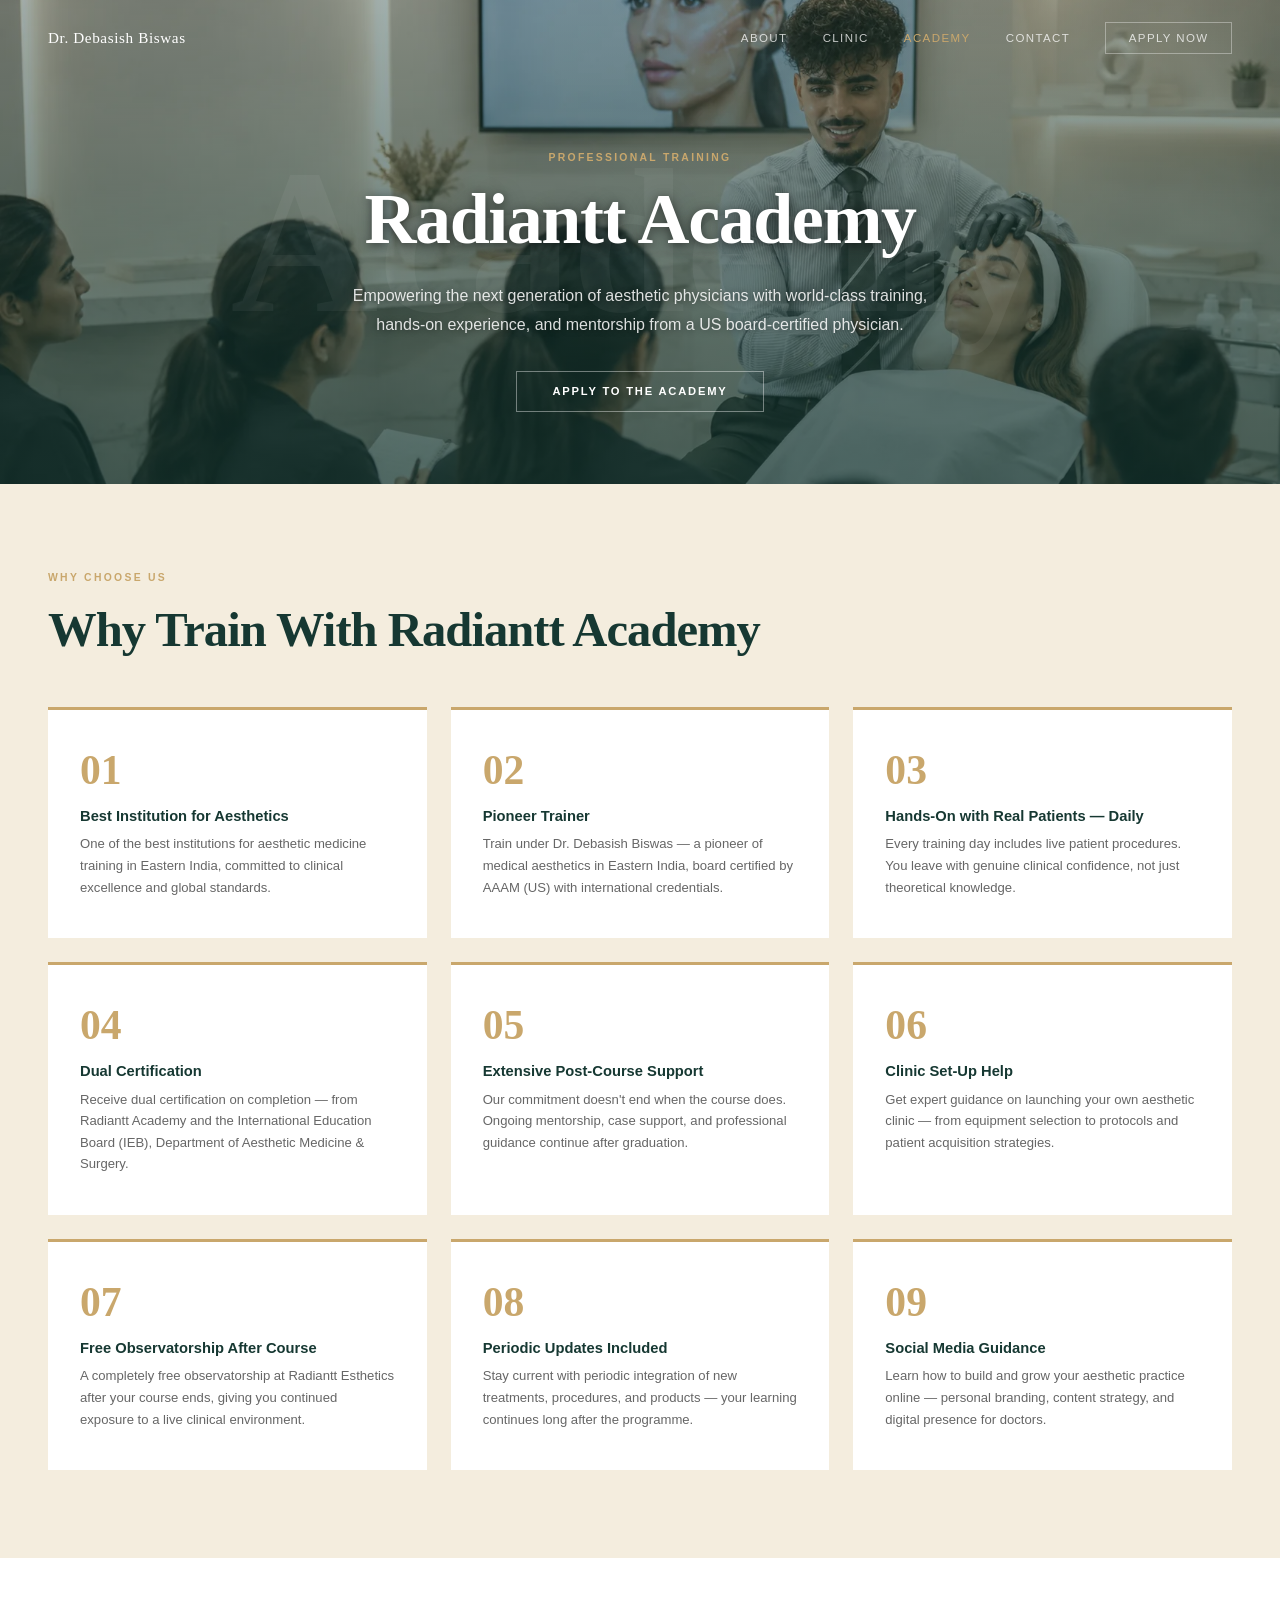
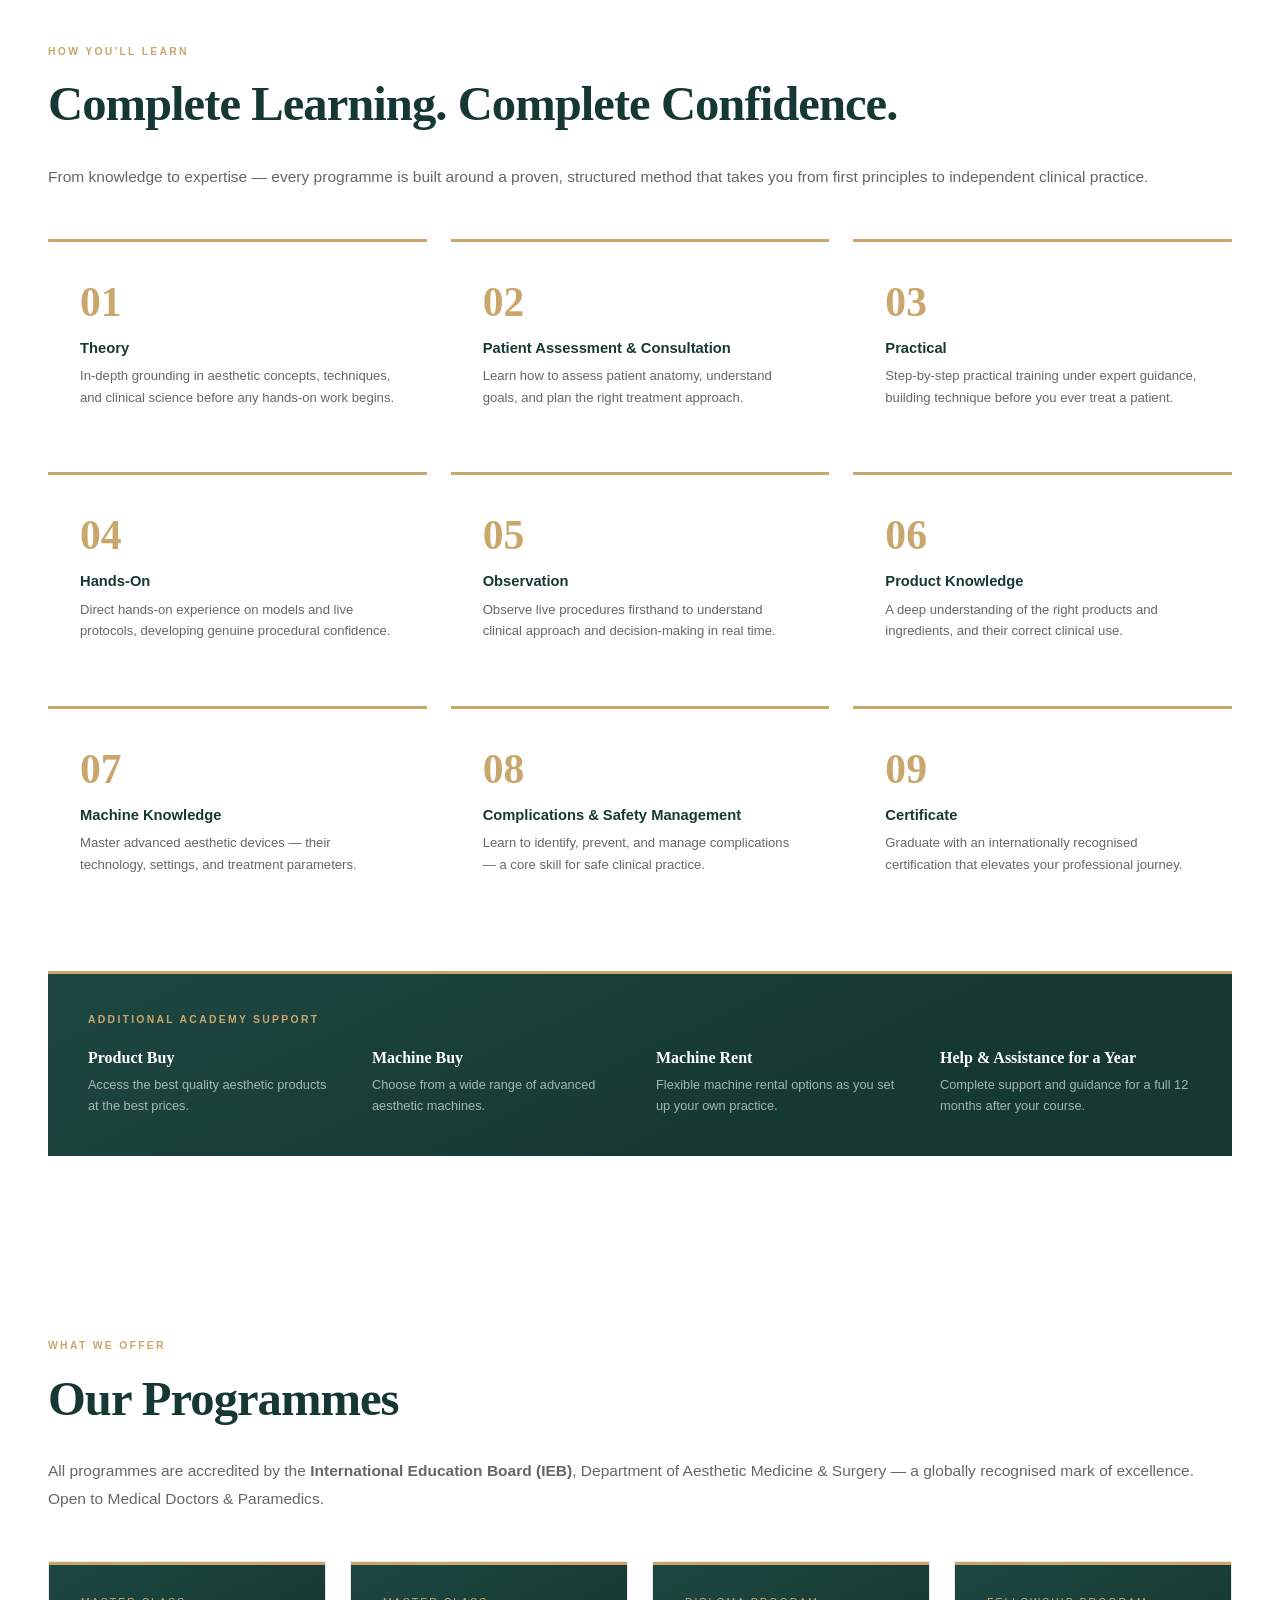
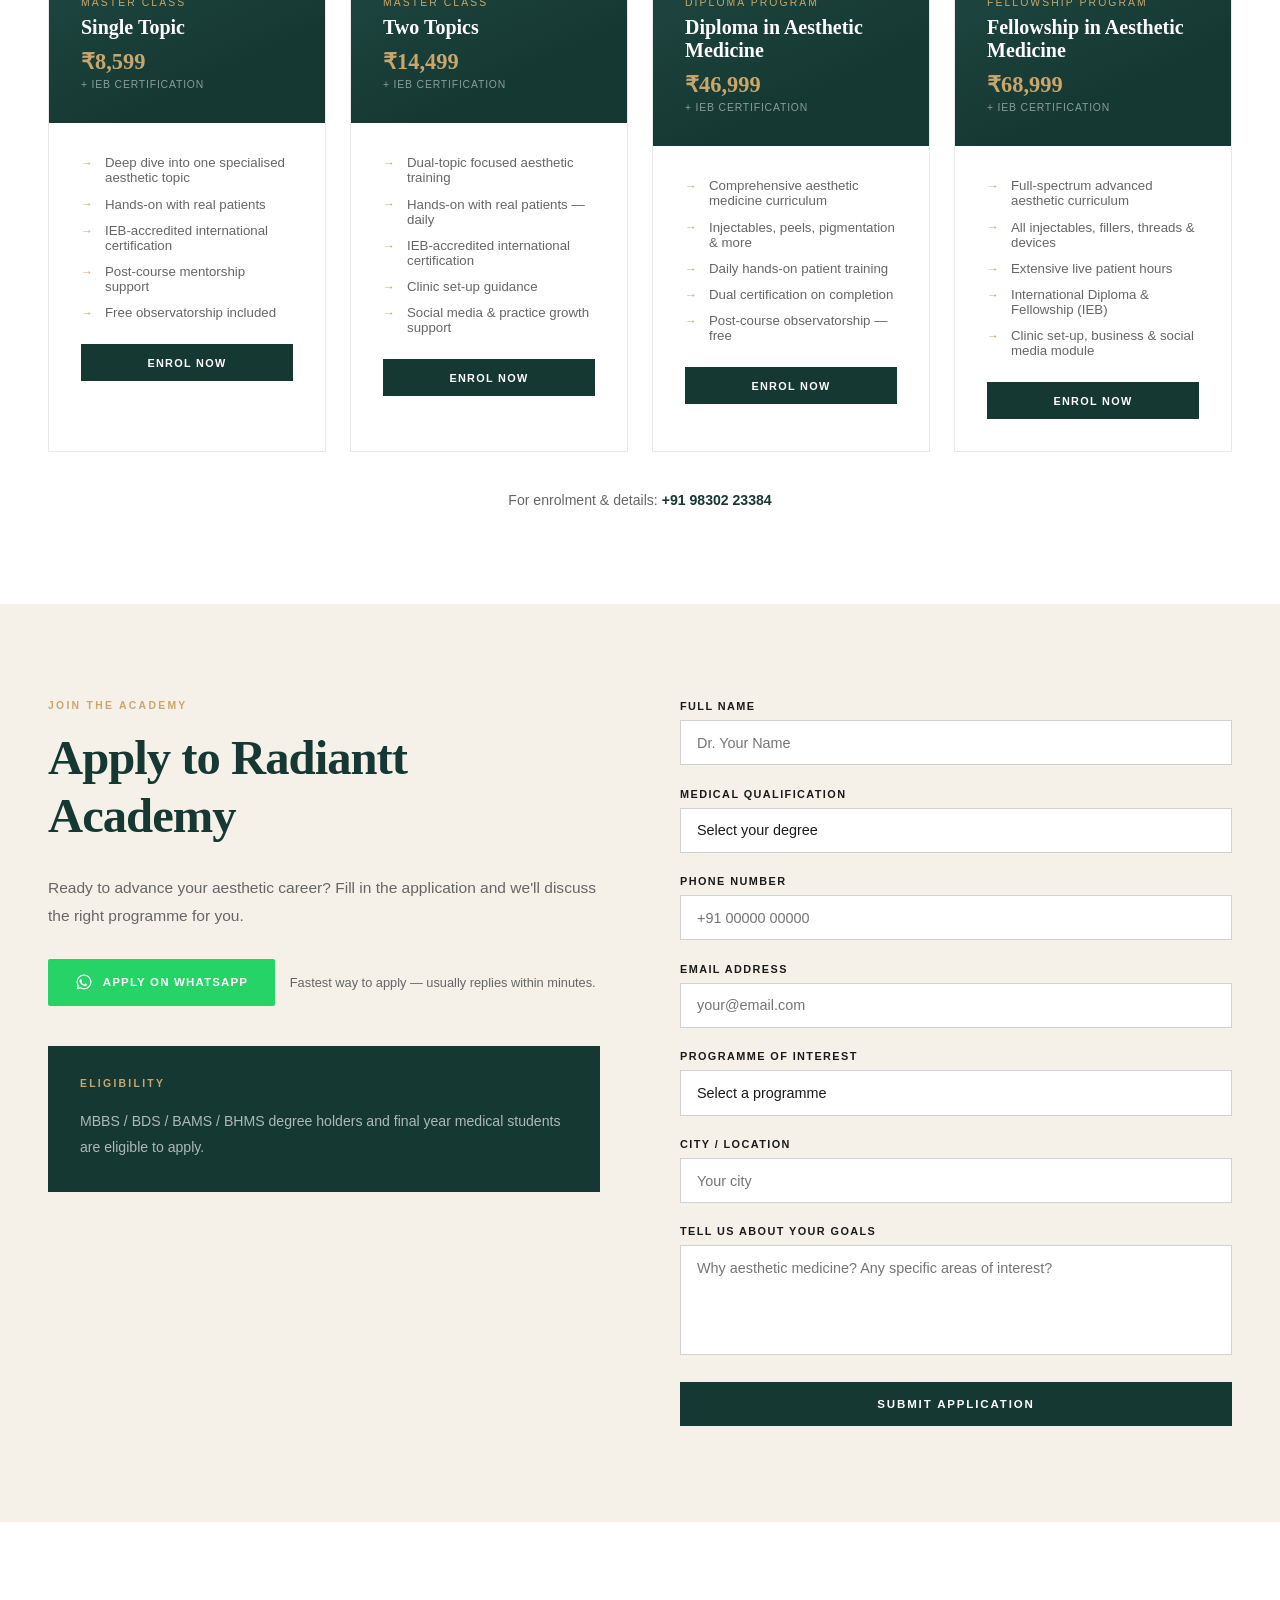
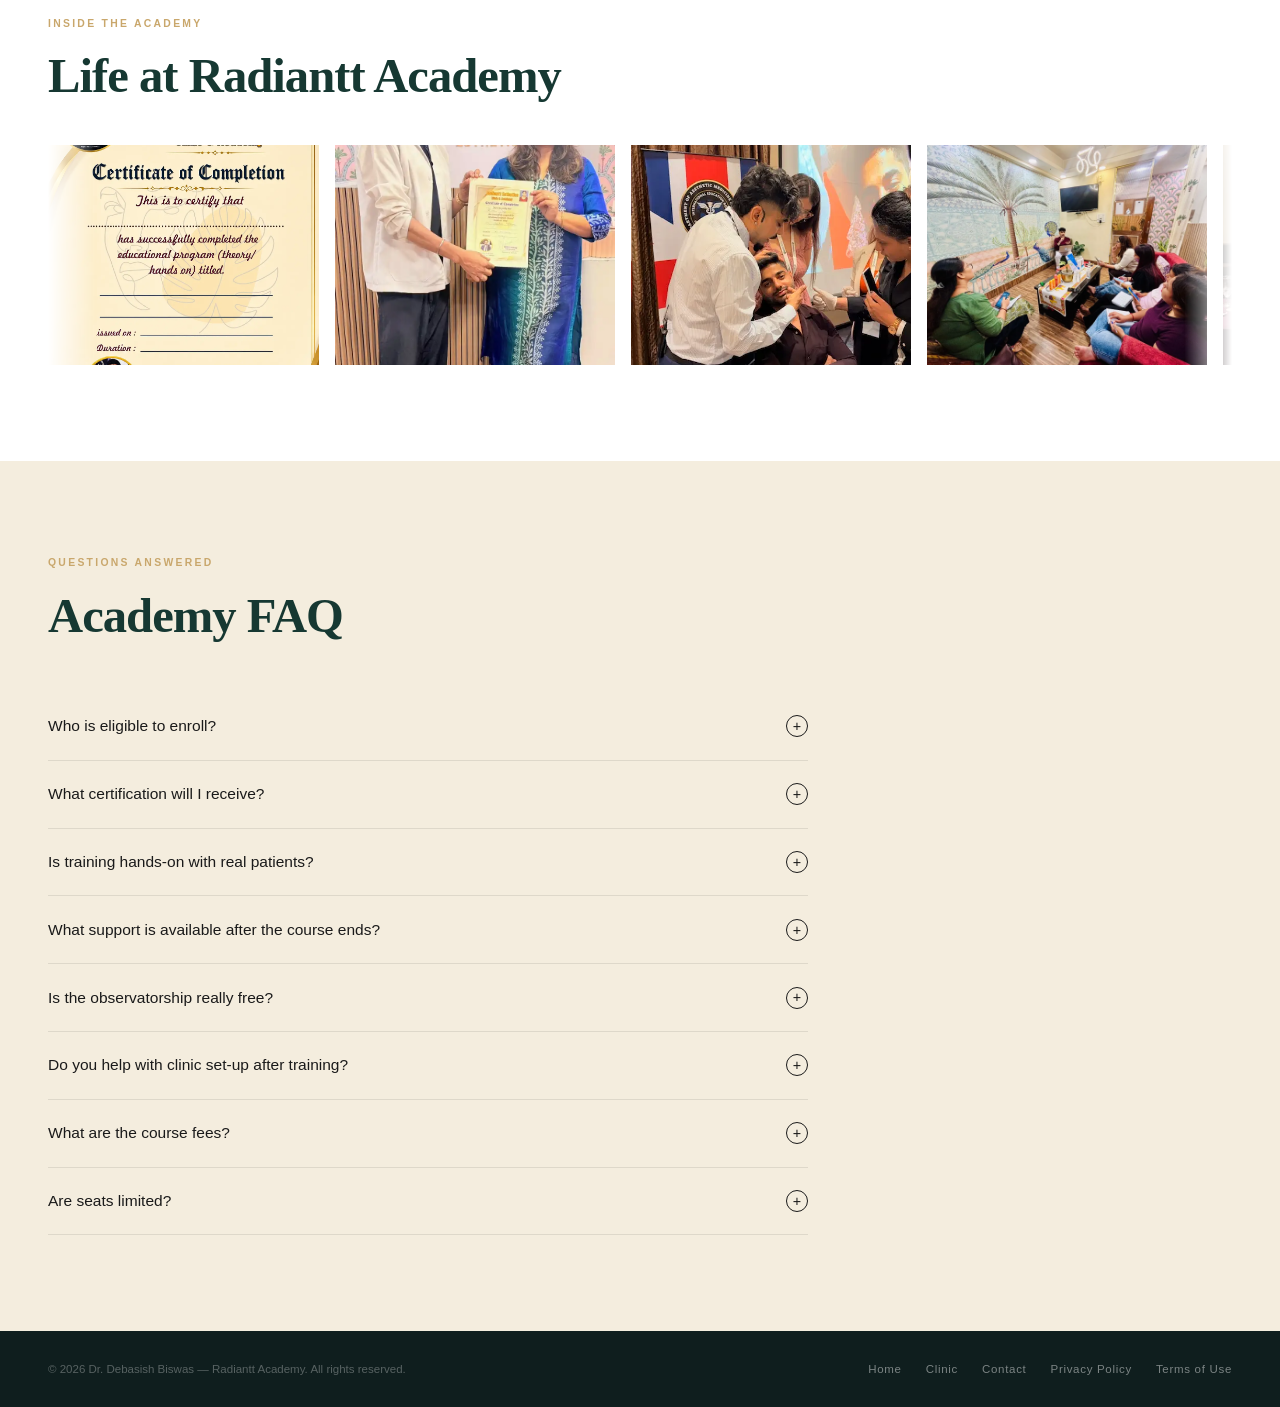
==== commit 45ce598e: "Add WhatsApp booking CTA for clinic and academy Green "Book/Apply on WhatsApp" button (wa.me link wi" ====
--- a/academy.html
+++ b/academy.html
@@ -15,7 +15,7 @@
 <link rel="icon" href="favicon-32.png" type="image/png" sizes="32x32">
 <link rel="icon" href="favicon-16.png" type="image/png" sizes="16x16">
 <link rel="apple-touch-icon" href="apple-touch-icon.png">
-<link rel="stylesheet" href="style.css?v=43">
+<link rel="stylesheet" href="style.css?v=44">
 </head>
 <body>
 <nav id="nav">
@@ -150,7 +150,12 @@
 </section>
 <section class="acad-apply" id="academy-application">
   <div class="booking-grid">
-    <div><div class="lbl">Join the Academy</div><h2 class="sec-title">Apply to Radiantt Academy</h2><p class="sec-body">Ready to advance your aesthetic career? Fill in the application and we'll discuss the right programme for you.</p><div class="info-block"><div class="lbl">Eligibility</div><p>MBBS / BDS / BAMS / BHMS degree holders and final year medical students are eligible to apply.</p></div></div>
+    <div><div class="lbl">Join the Academy</div><h2 class="sec-title">Apply to Radiantt Academy</h2><p class="sec-body">Ready to advance your aesthetic career? Fill in the application and we'll discuss the right programme for you.</p>
+      <div class="wa-cta">
+        <a href="https://wa.me/919830223384?text=Hi%2C%20I%27d%20like%20to%20apply%20to%20Radiantt%20Academy." target="_blank" rel="noopener noreferrer" class="wa-btn"><svg viewBox="0 0 24 24" fill="currentColor" aria-hidden="true"><path d="M12.04 2C6.58 2 2.13 6.45 2.13 11.91c0 1.75.46 3.46 1.32 4.96L2.05 22l5.25-1.38c1.44.79 3.06 1.2 4.72 1.2h.01c5.46 0 9.91-4.45 9.91-9.91 0-2.65-1.03-5.14-2.9-7.01A9.83 9.83 0 0 0 12.04 2m0 1.67c2.2 0 4.26.86 5.82 2.42a8.2 8.2 0 0 1 2.41 5.82c0 4.54-3.7 8.24-8.24 8.24-1.48 0-2.93-.4-4.2-1.15l-.3-.18-3.12.82.83-3.04-.2-.31a8.18 8.18 0 0 1-1.26-4.38c0-4.54 3.7-8.24 8.26-8.24m-4.53 4.7c-.16 0-.42.06-.64.31-.22.24-.85.83-.85 2.02 0 1.19.87 2.34 1 2.5.12.16 1.7 2.72 4.2 3.72 2.08.83 2.5.66 2.95.62.45-.04 1.45-.59 1.65-1.16.2-.57.2-1.06.14-1.16-.06-.1-.22-.16-.46-.28-.24-.12-1.45-.71-1.68-.8-.22-.08-.39-.12-.55.13-.16.24-.63.79-.77.96-.14.16-.28.18-.53.06-.24-.12-1.02-.38-1.94-1.2-.72-.64-1.2-1.43-1.35-1.67-.14-.24-.02-.37.11-.5.11-.11.24-.28.36-.42.12-.14.16-.24.24-.4.08-.16.04-.3-.02-.42-.06-.12-.55-1.34-.76-1.83-.2-.48-.4-.42-.55-.42h-.47Z"/></svg> Apply on WhatsApp</a>
+        <span class="wa-note">Fastest way to apply &mdash; usually replies within minutes.</span>
+      </div>
+      <div class="info-block"><div class="lbl">Eligibility</div><p>MBBS / BDS / BAMS / BHMS degree holders and final year medical students are eligible to apply.</p></div></div>
     <form data-noaction>
       <div class="form-group"><label>Full Name</label><input type="text" placeholder="Dr. Your Name"></div>
       <div class="form-group"><label>Medical Qualification</label><select><option value="">Select your degree</option><option>MBBS</option><option>BDS</option><option>BAMS</option><option>BHMS</option><option>Final Year Student</option><option>Other</option></select></div>
--- a/style.css
+++ b/style.css
@@ -150,6 +150,11 @@
 .faq-item.open .faq-icon{transform:rotate(45deg)}
 .booking{padding:6rem 3rem;background:var(--cream)}
 .booking-grid{display:grid;grid-template-columns:1fr 1fr;gap:5rem;align-items:start}
+.wa-cta{display:flex;align-items:center;gap:.9rem;margin-top:1.8rem;flex-wrap:wrap}
+.wa-btn{display:inline-flex;align-items:center;gap:.6rem;padding:.9rem 1.7rem;background:#25D366;color:#fff;font-size:.72rem;font-weight:700;letter-spacing:.1em;text-transform:uppercase;text-decoration:none;border-radius:2px;transition:background .25s,transform .25s}
+.wa-btn:hover{background:#1eb958;transform:translateY(-1px)}
+.wa-btn svg{width:18px;height:18px;flex-shrink:0}
+.wa-note{font-size:.8rem;color:var(--gray)}
 .info-block{margin-top:2.5rem;padding:2rem;background:var(--forest);color:#fff}
 .info-block .lbl{color:var(--gold)}
 .info-block p{font-size:.88rem;line-height:1.85;color:rgba(255,255,255,.65)}
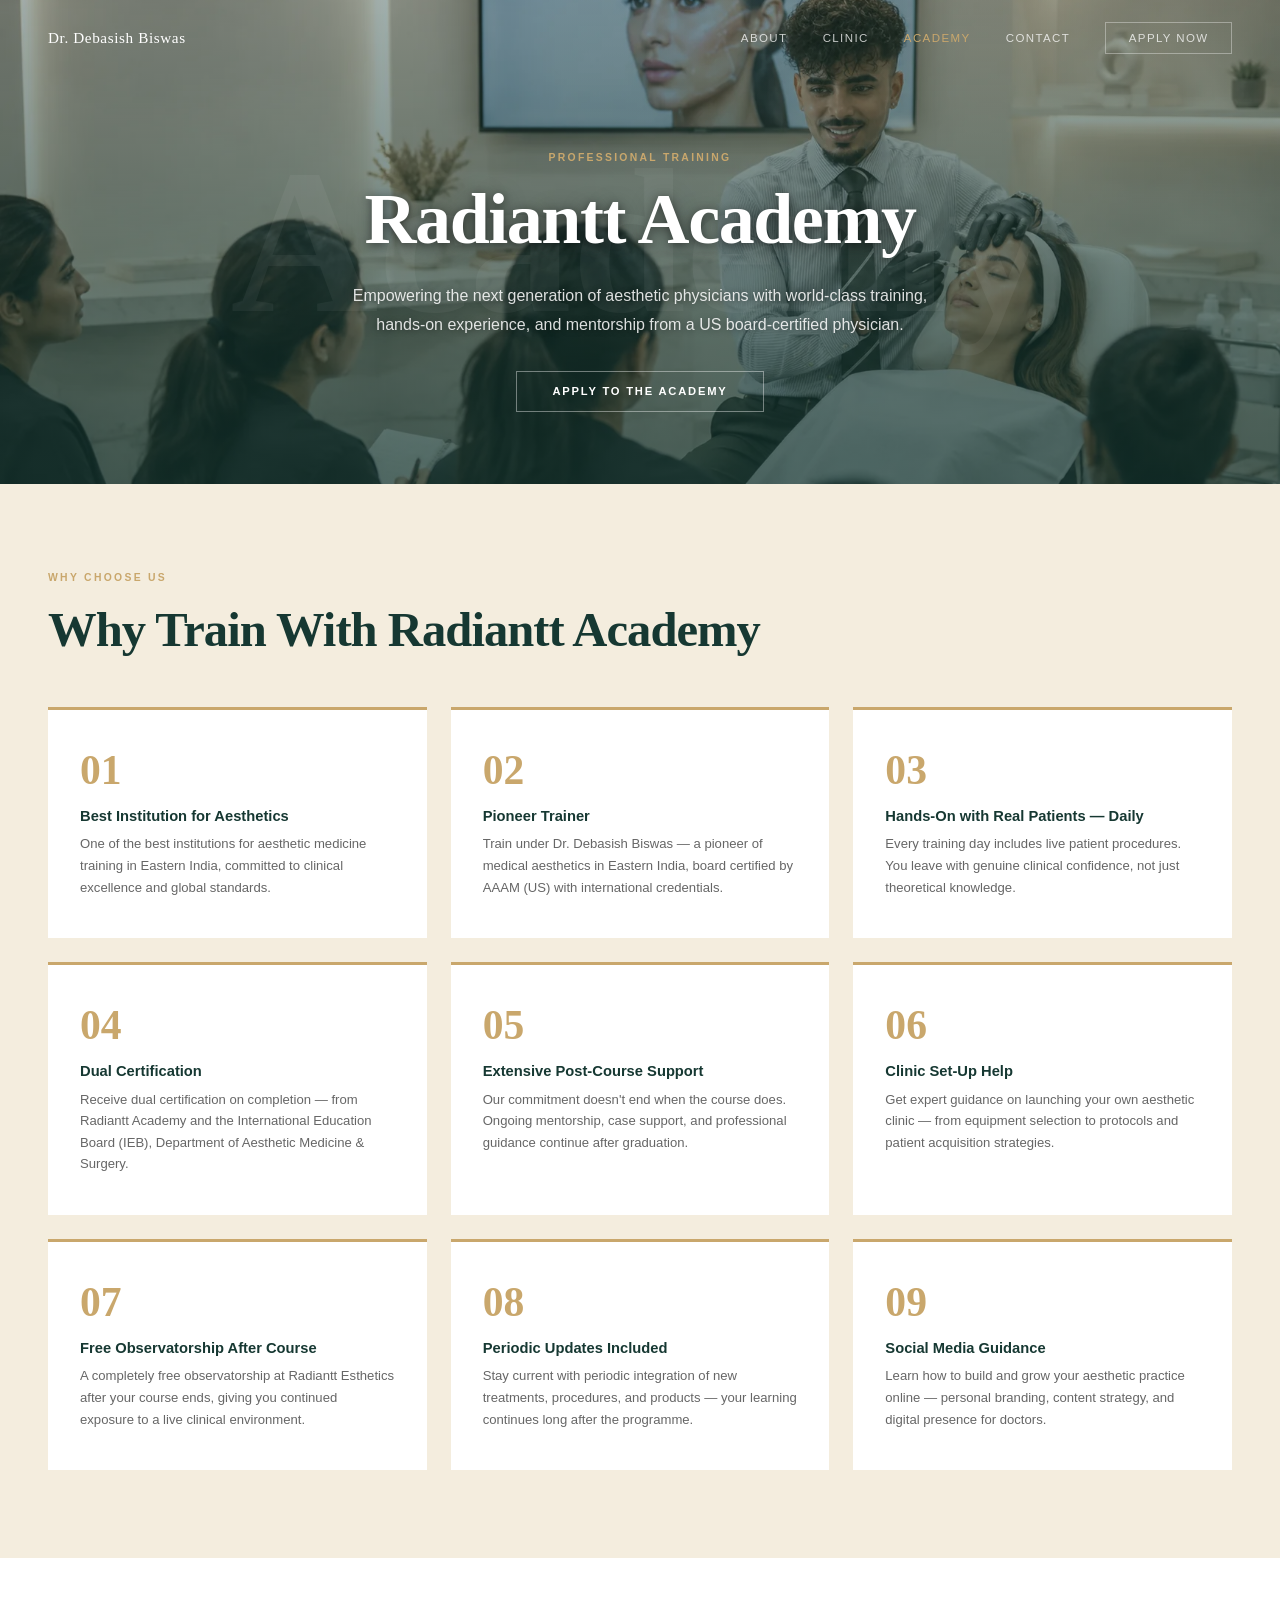
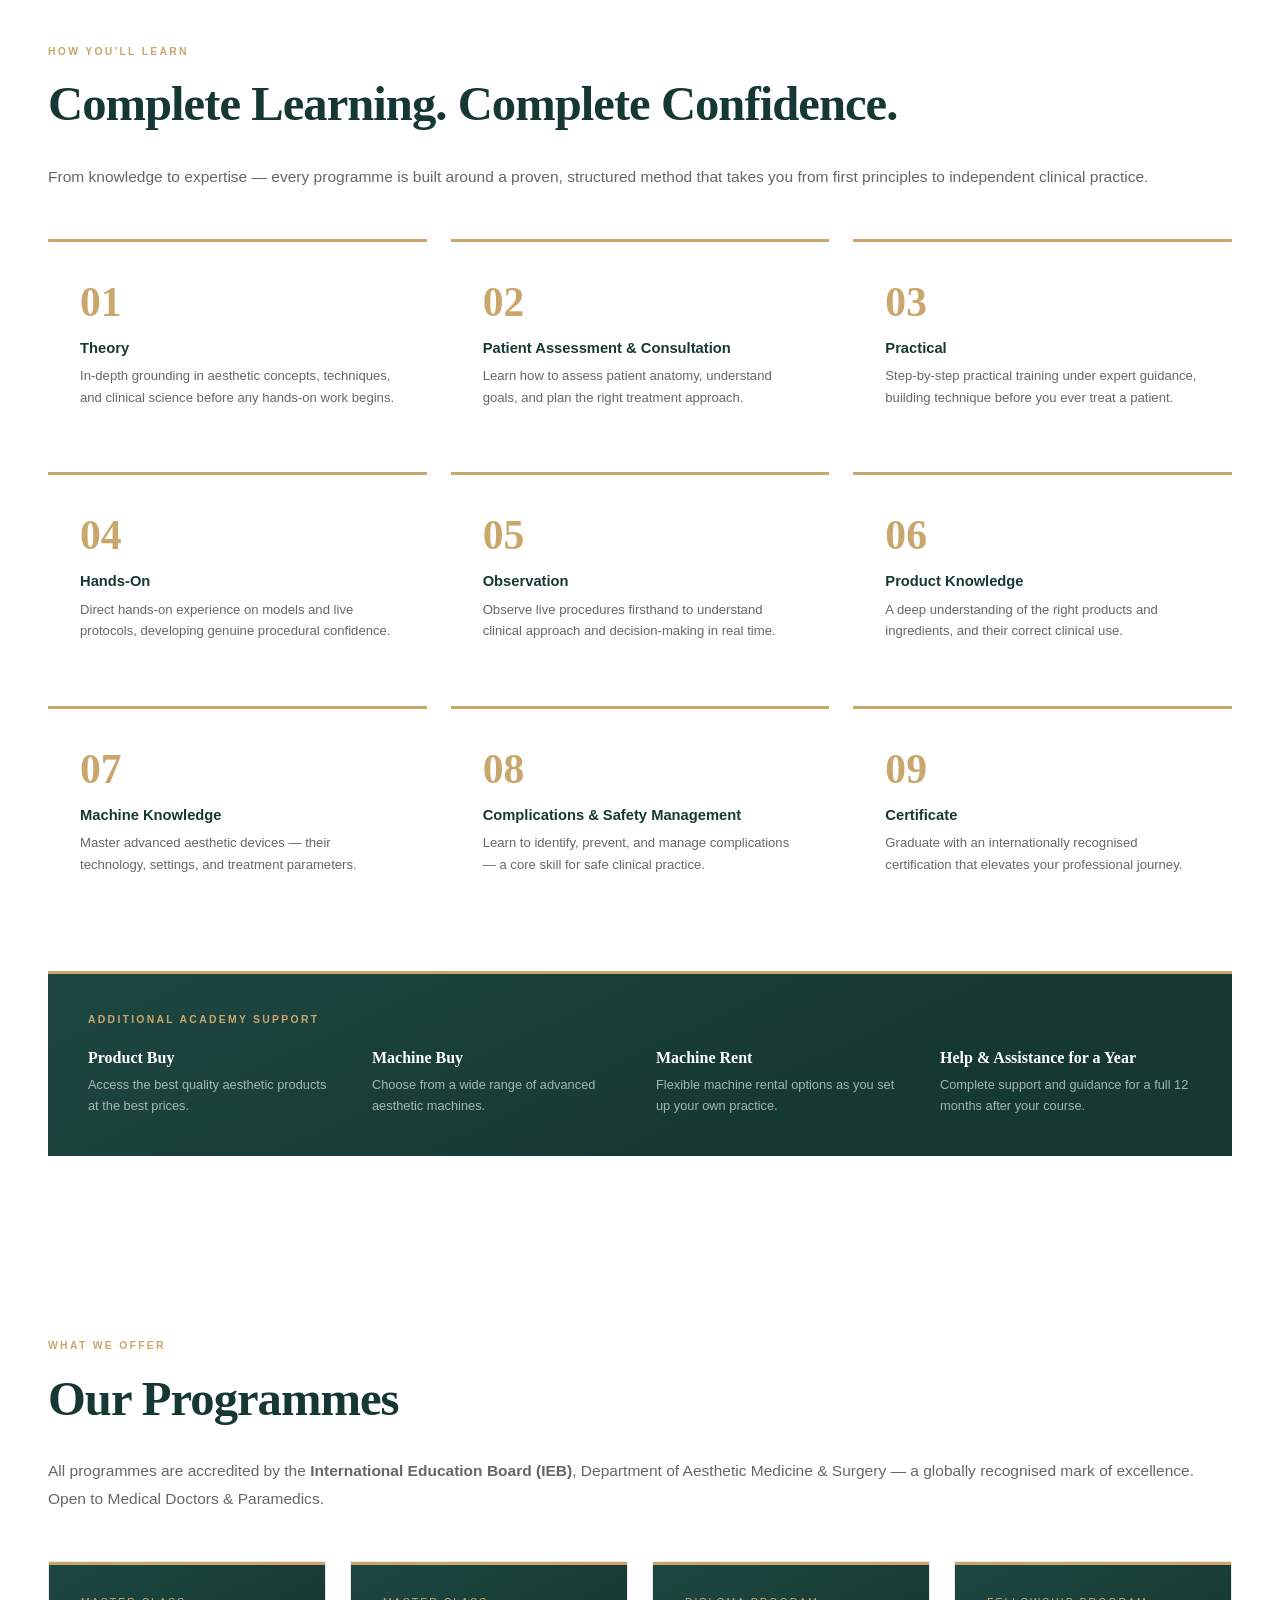
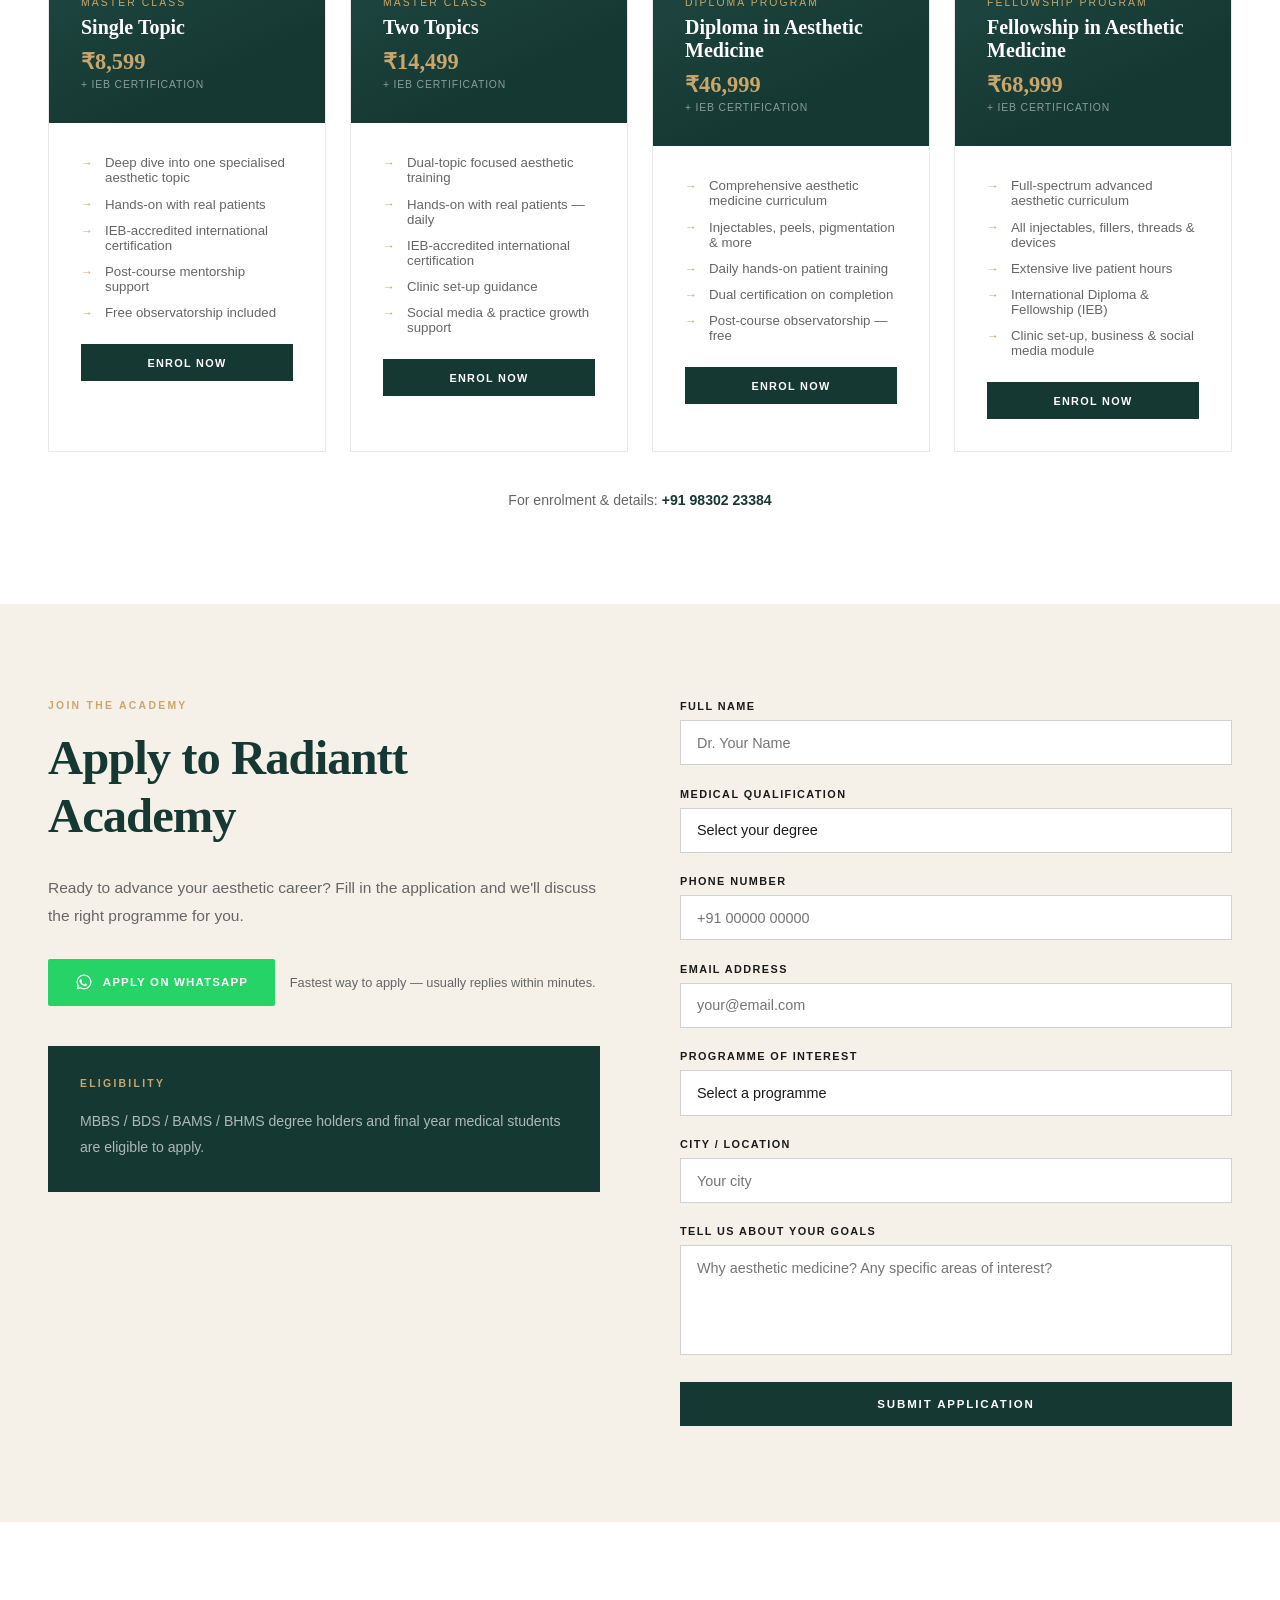
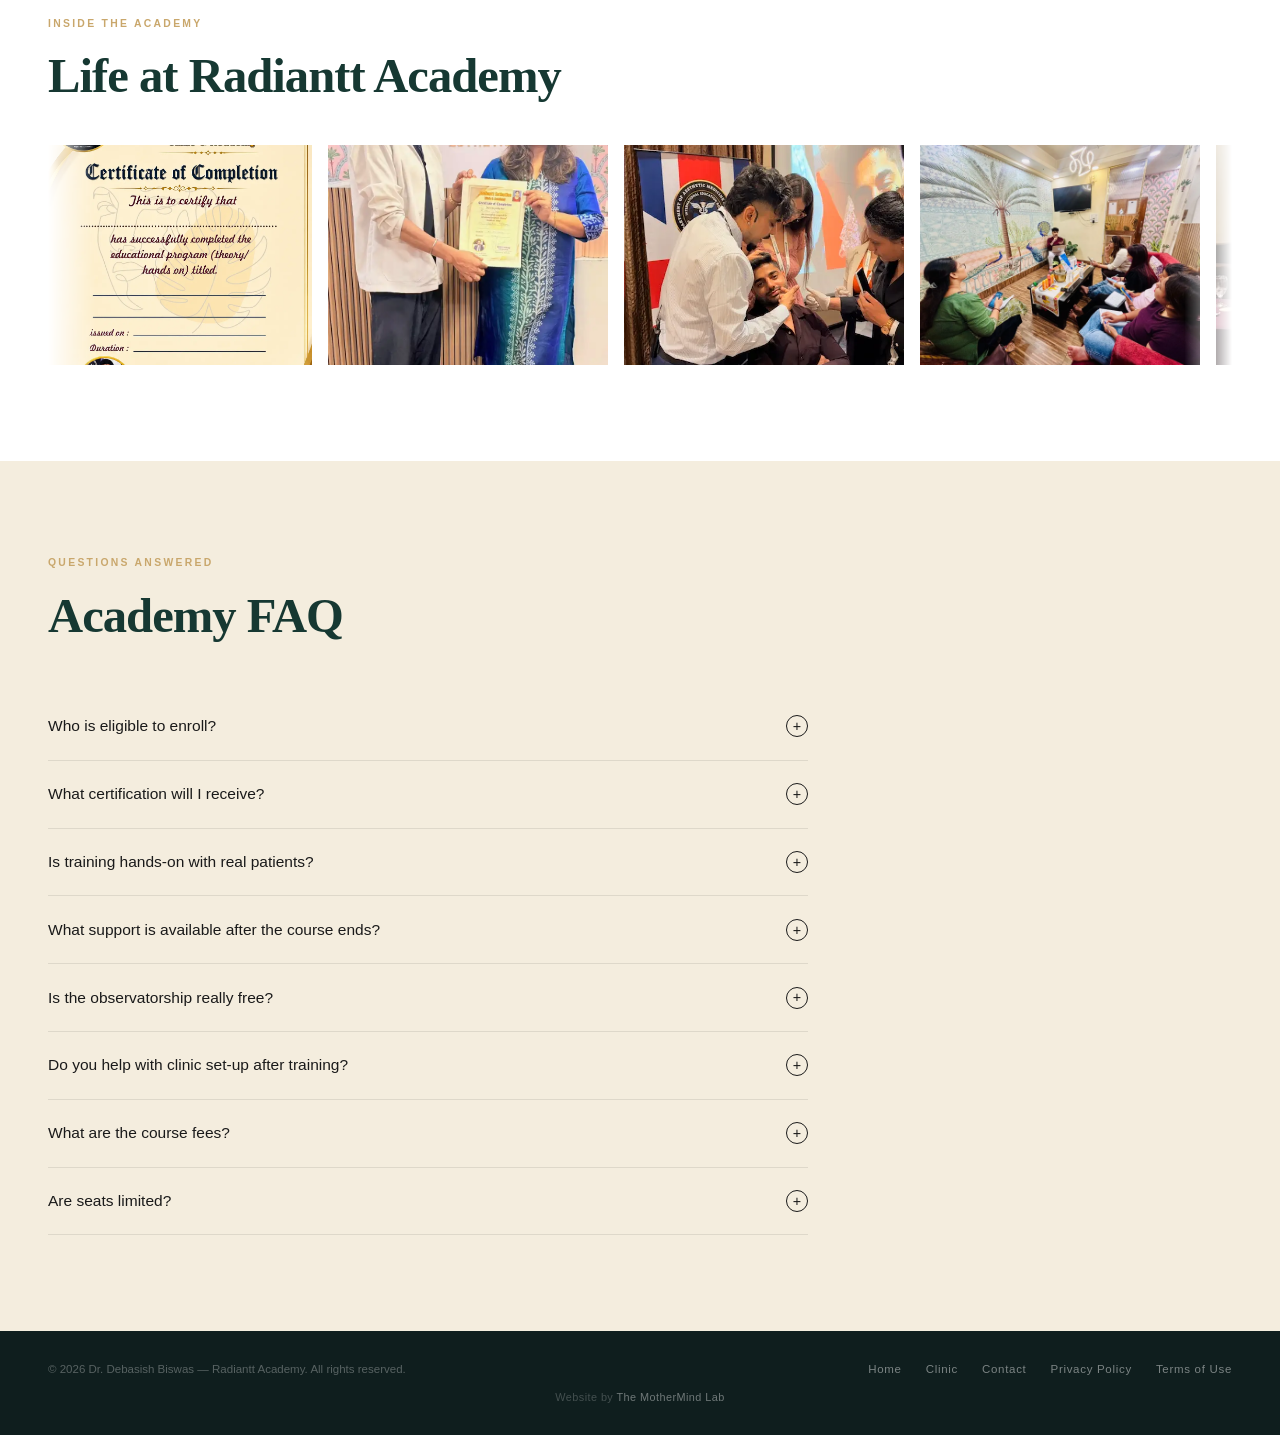
==== commit 940e82c4: "Add "Website by The MotherMind Lab" footer credit linking to WhatsApp Subtle credit line under the f" ====
--- a/academy.html
+++ b/academy.html
@@ -15,7 +15,7 @@
 <link rel="icon" href="favicon-32.png" type="image/png" sizes="32x32">
 <link rel="icon" href="favicon-16.png" type="image/png" sizes="16x16">
 <link rel="apple-touch-icon" href="apple-touch-icon.png">
-<link rel="stylesheet" href="style.css?v=44">
+<link rel="stylesheet" href="style.css?v=45">
 </head>
 <body>
 <nav id="nav">
@@ -225,6 +225,7 @@
     <a href="privacy-policy.html">Privacy Policy</a>
     <a href="terms.html">Terms of Use</a>
   </div>
+  <div class="foot-credit">Website by <a href="https://wa.me/919799780007" target="_blank" rel="noopener noreferrer">The MotherMind Lab</a></div>
 </footer>
 <script src="script.js?v=14"></script>
 </body>
--- a/style.css
+++ b/style.css
@@ -240,6 +240,9 @@
 footer .foot-links{display:flex;gap:1.5rem}
 footer .foot-links a{font-size:.72rem;color:rgba(255,255,255,.45);text-decoration:none;letter-spacing:.06em;transition:color .2s}
 footer .foot-links a:hover{color:var(--gold)}
+footer .foot-credit{width:100%;text-align:center;font-size:.68rem;color:rgba(255,255,255,.22);letter-spacing:.04em}
+footer .foot-credit a{color:rgba(255,255,255,.4);text-decoration:none;transition:color .2s}
+footer .foot-credit a:hover{color:var(--gold)}
 .ham{display:none;flex-direction:column;gap:4px;cursor:pointer;padding:.3rem;background:none;border:none}
 .ham span{width:18px;height:1.5px;background:#fff;display:block}
 .mobile-menu{display:none;position:fixed;top:0;left:0;right:0;bottom:0;background:var(--forest);z-index:250;flex-direction:column;align-items:center;justify-content:center;gap:2.5rem}
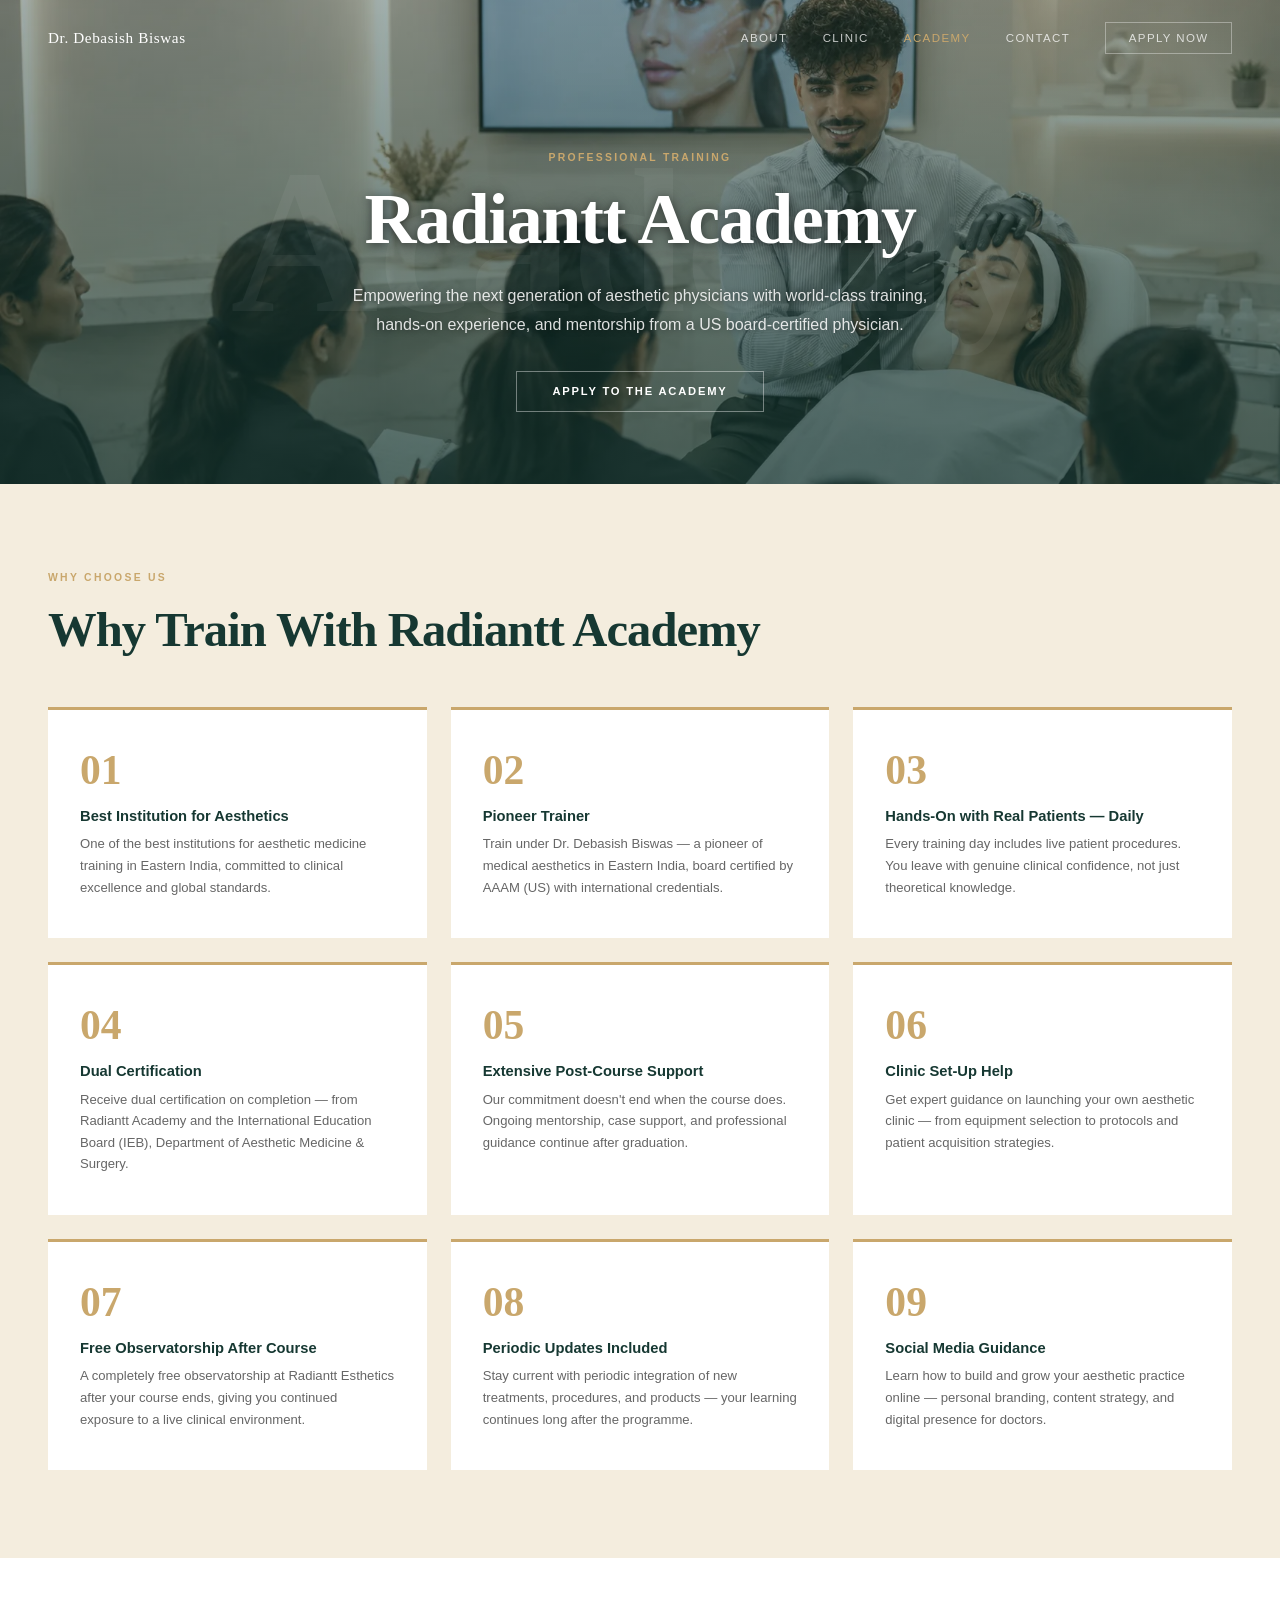
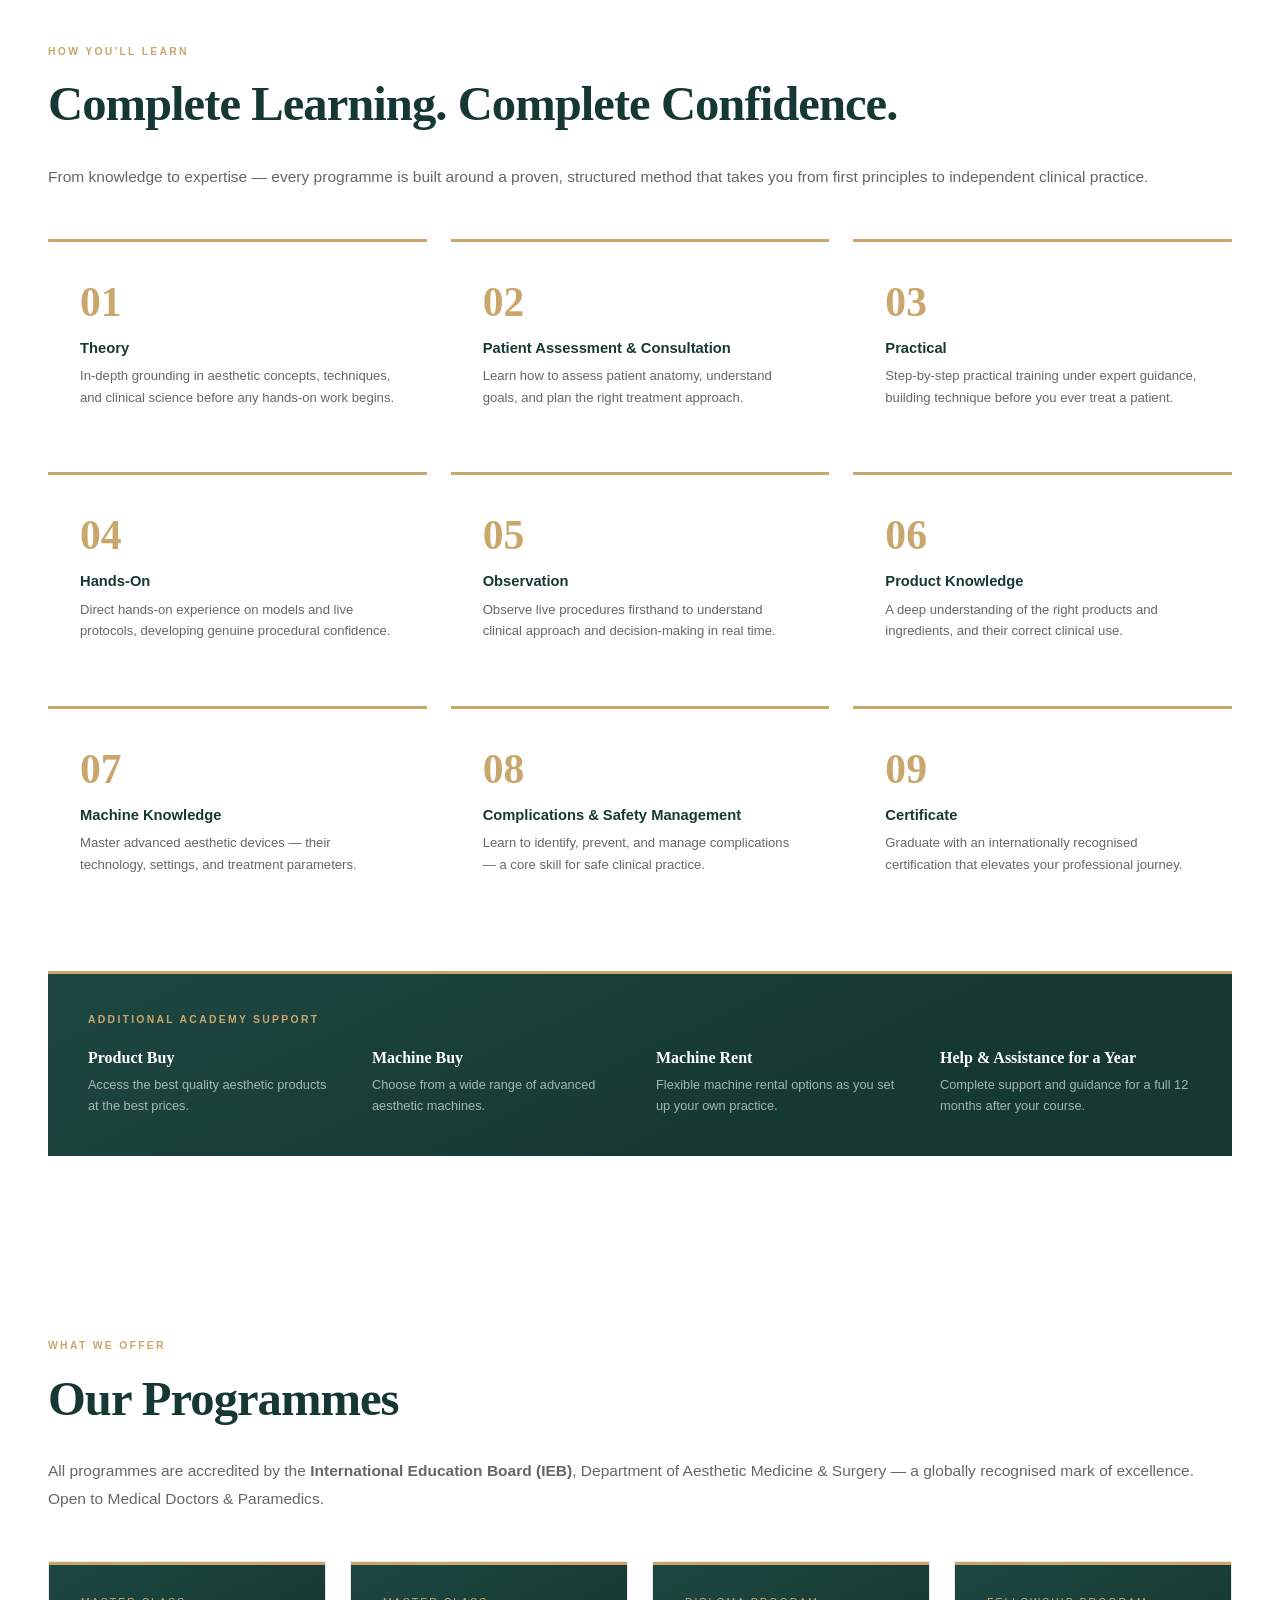
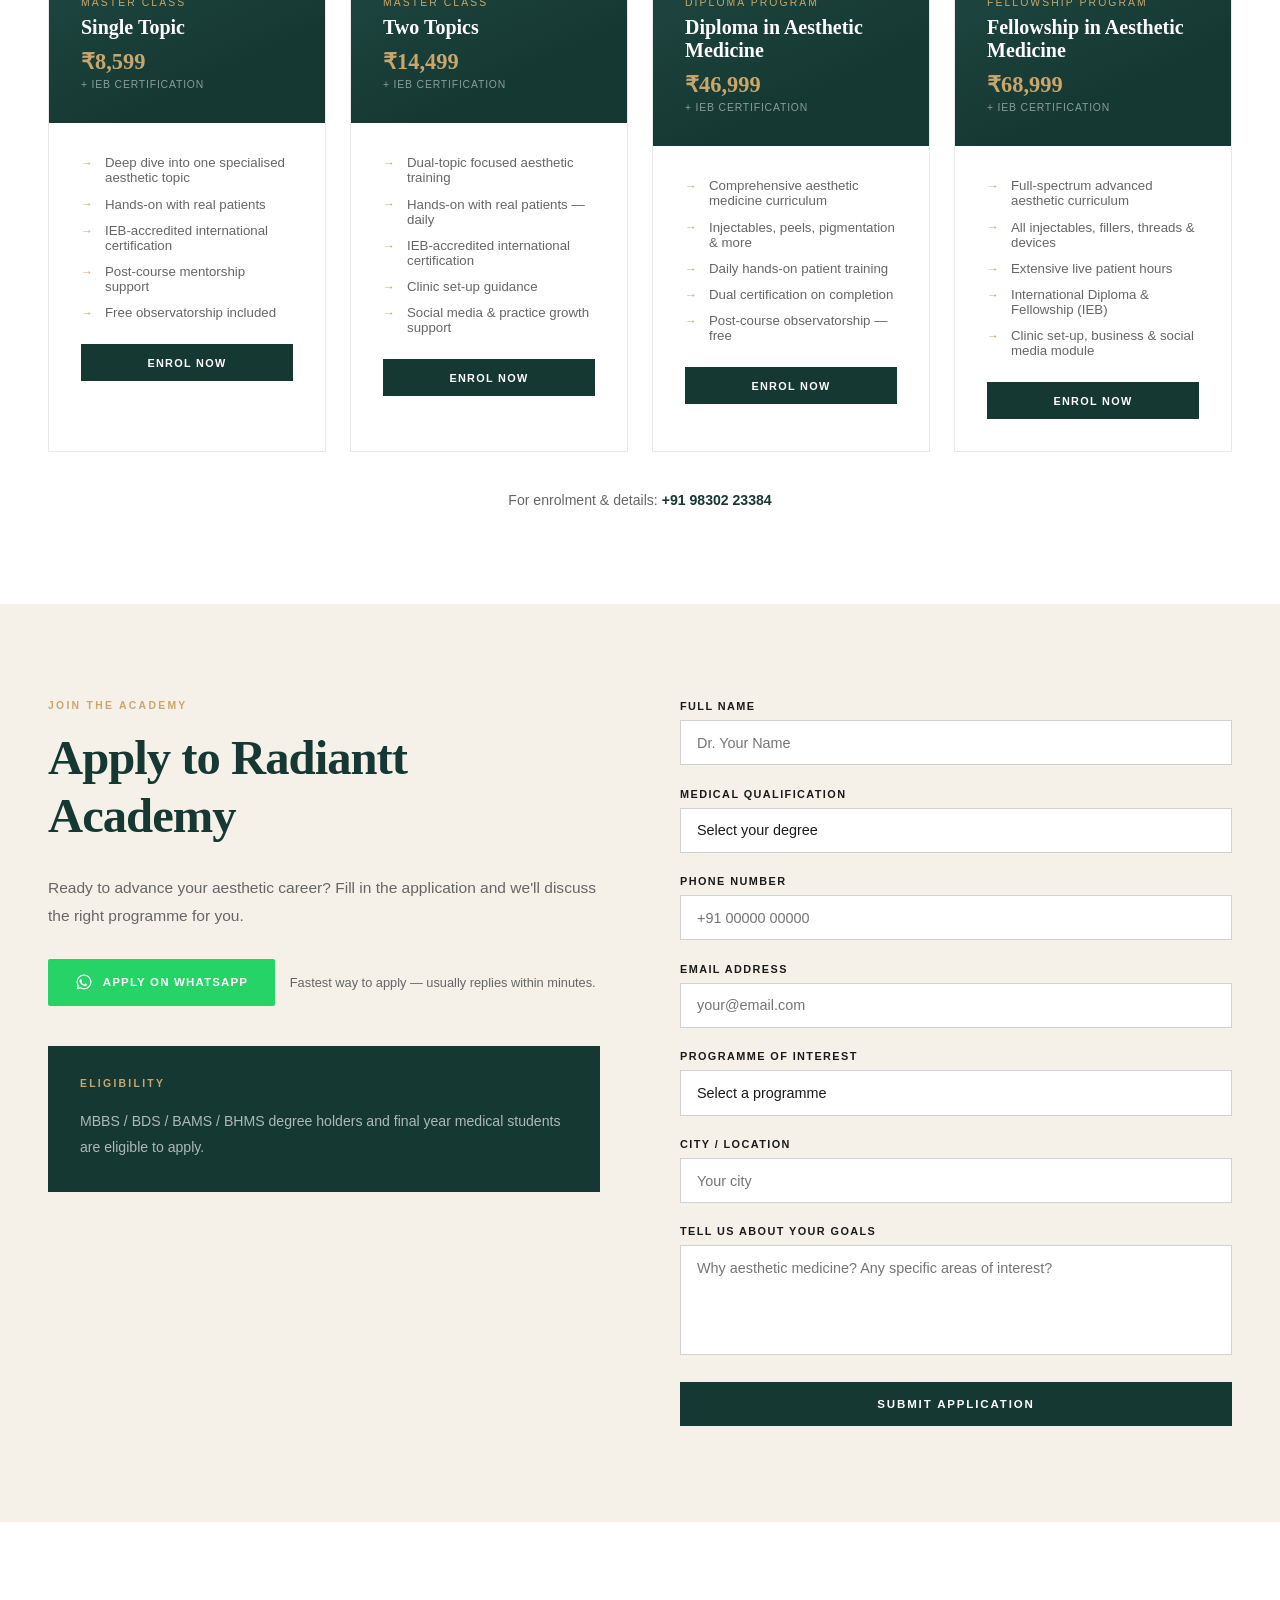
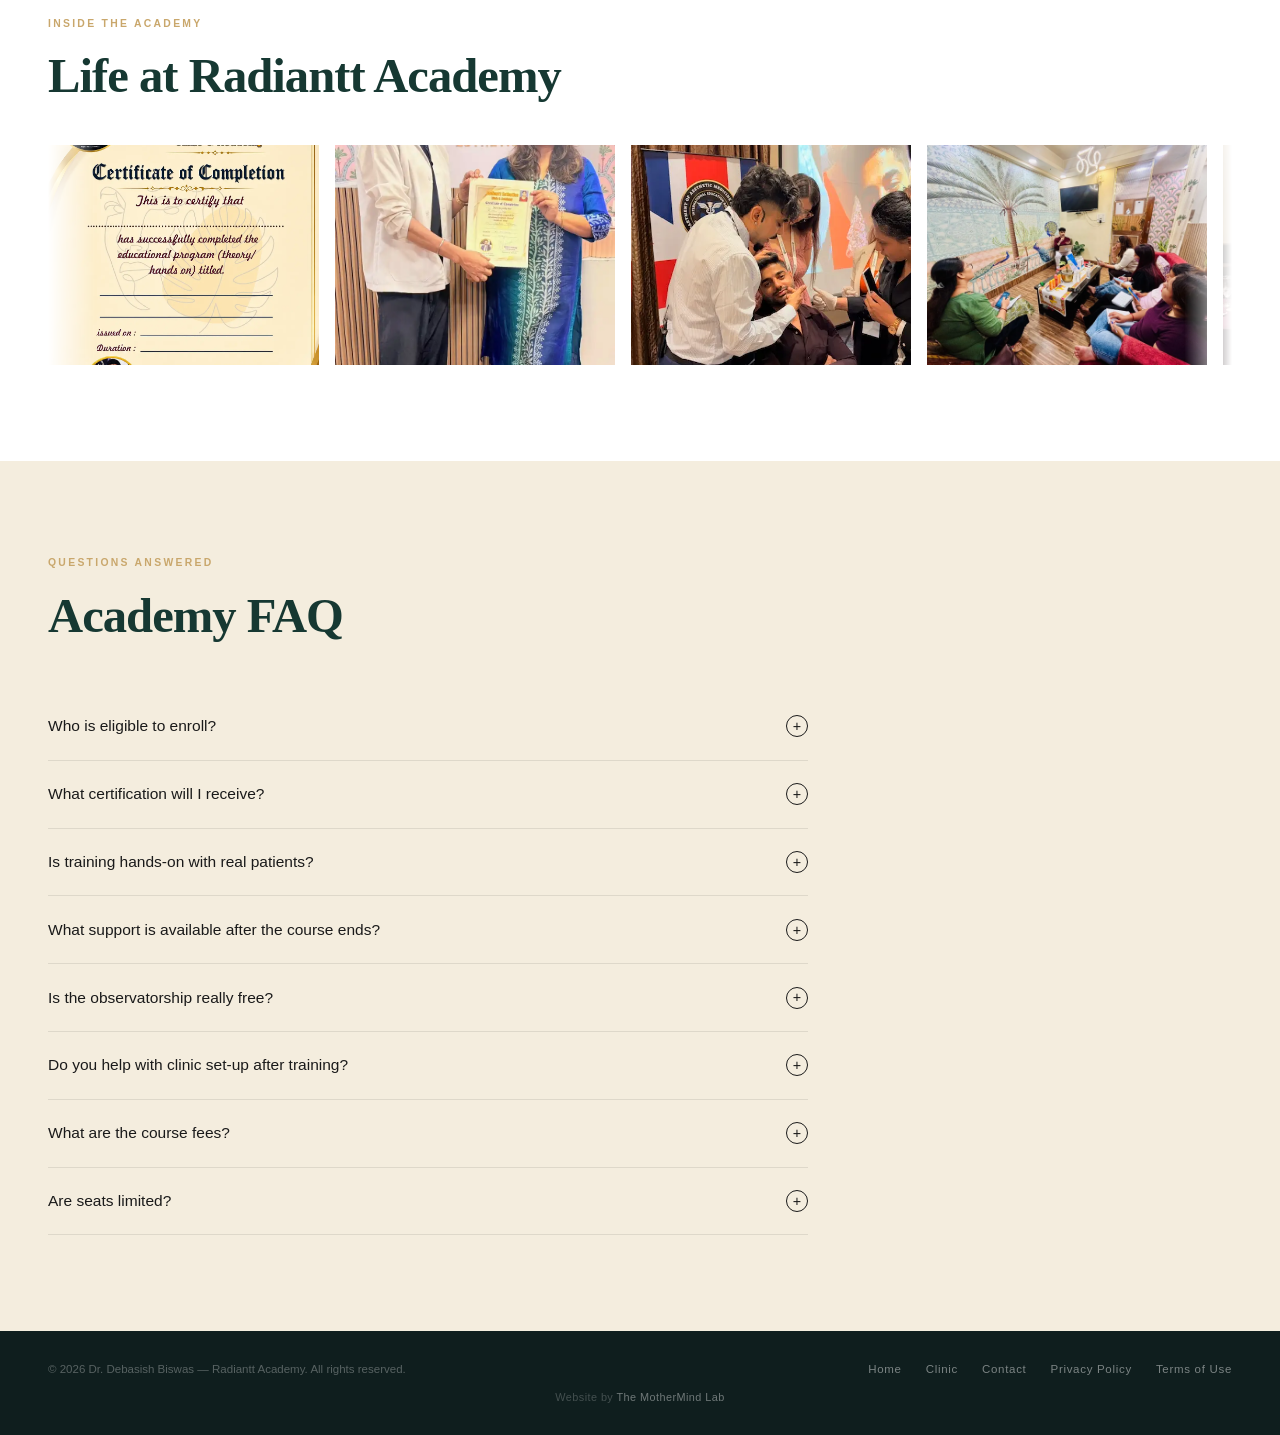
==== commit 05ed7edc: "Change homepage hero background from forest green to maroon Adds --maroon/--maroon2 tokens and swaps" ====
--- a/academy.html
+++ b/academy.html
@@ -15,7 +15,7 @@
 <link rel="icon" href="favicon-32.png" type="image/png" sizes="32x32">
 <link rel="icon" href="favicon-16.png" type="image/png" sizes="16x16">
 <link rel="apple-touch-icon" href="apple-touch-icon.png">
-<link rel="stylesheet" href="style.css?v=45">
+<link rel="stylesheet" href="style.css?v=46">
 </head>
 <body>
 <nav id="nav">
--- a/style.css
+++ b/style.css
@@ -1,5 +1,5 @@
 *,*::before,*::after{margin:0;padding:0;box-sizing:border-box}
-:root{--forest:#163832;--forest2:#1e4741;--gold:#c9a76c;--gold2:#dbb97e;--gold-deep:#a8834b;--sand:#e9dabc;--sand2:#f4edde;--cream:#f5f0e8;--light:#f8f5f1;--white:#ffffff;--dark:#1a1a1a;--gray:#666;--border:rgba(0,0,0,0.09)}
+:root{--forest:#163832;--forest2:#1e4741;--gold:#c9a76c;--gold2:#dbb97e;--gold-deep:#a8834b;--maroon:#7d2635;--maroon2:#962f42;--sand:#e9dabc;--sand2:#f4edde;--cream:#f5f0e8;--light:#f8f5f1;--white:#ffffff;--dark:#1a1a1a;--gray:#666;--border:rgba(0,0,0,0.09)}
 html{scroll-behavior:smooth}
 body{font-family:'Inter',sans-serif;background:var(--white);color:var(--dark);overflow-x:hidden}
 nav{position:fixed;top:0;left:0;right:0;z-index:200;padding:1.4rem 3rem;display:flex;justify-content:space-between;align-items:center;transition:background-color .35s}
@@ -10,7 +10,7 @@
 .nav-links a:hover,.nav-links a:focus,.nav-links a.active{color:var(--gold)}
 .nav-book{padding:.55rem 1.4rem;border:1px solid rgba(255,255,255,.35);color:#fff;font-size:.7rem;font-weight:600;letter-spacing:.12em;text-transform:uppercase;text-decoration:none;transition:all .25s}
 .nav-book:hover{background:var(--gold);border-color:var(--gold);color:var(--forest)}
-.hero{position:relative;height:100vh;min-height:680px;background:radial-gradient(1100px 620px at 82% 12%,rgba(201,167,108,.16),transparent 62%),radial-gradient(800px 500px at 8% 88%,rgba(30,71,65,.85),transparent 70%),var(--forest);overflow:hidden;display:flex;flex-direction:column;justify-content:flex-end}
+.hero{position:relative;height:100vh;min-height:680px;background:radial-gradient(1100px 620px at 82% 12%,rgba(201,167,108,.14),transparent 62%),radial-gradient(800px 500px at 8% 88%,rgba(150,47,66,.75),transparent 70%),var(--maroon);overflow:hidden;display:flex;flex-direction:column;justify-content:flex-end}
 .hero-bg-word{position:absolute;top:60%;left:50%;transform:translate(-50%,-50%);font-family:'Playfair Display',serif;font-size:clamp(110px,20vw,300px);font-weight:900;color:rgba(255,255,255,.06);white-space:nowrap;letter-spacing:-.02em;pointer-events:none;user-select:none;z-index:1}
 .hero-marquee{position:absolute;top:34%;left:0;right:0;transform:translateY(-50%);z-index:2;overflow:hidden;pointer-events:none;user-select:none;-webkit-mask-image:linear-gradient(90deg,transparent,#000 6%,#000 94%,transparent);mask-image:linear-gradient(90deg,transparent,#000 6%,#000 94%,transparent)}
 .hero-track{display:flex;width:max-content;animation:hero-scroll 26s linear infinite}
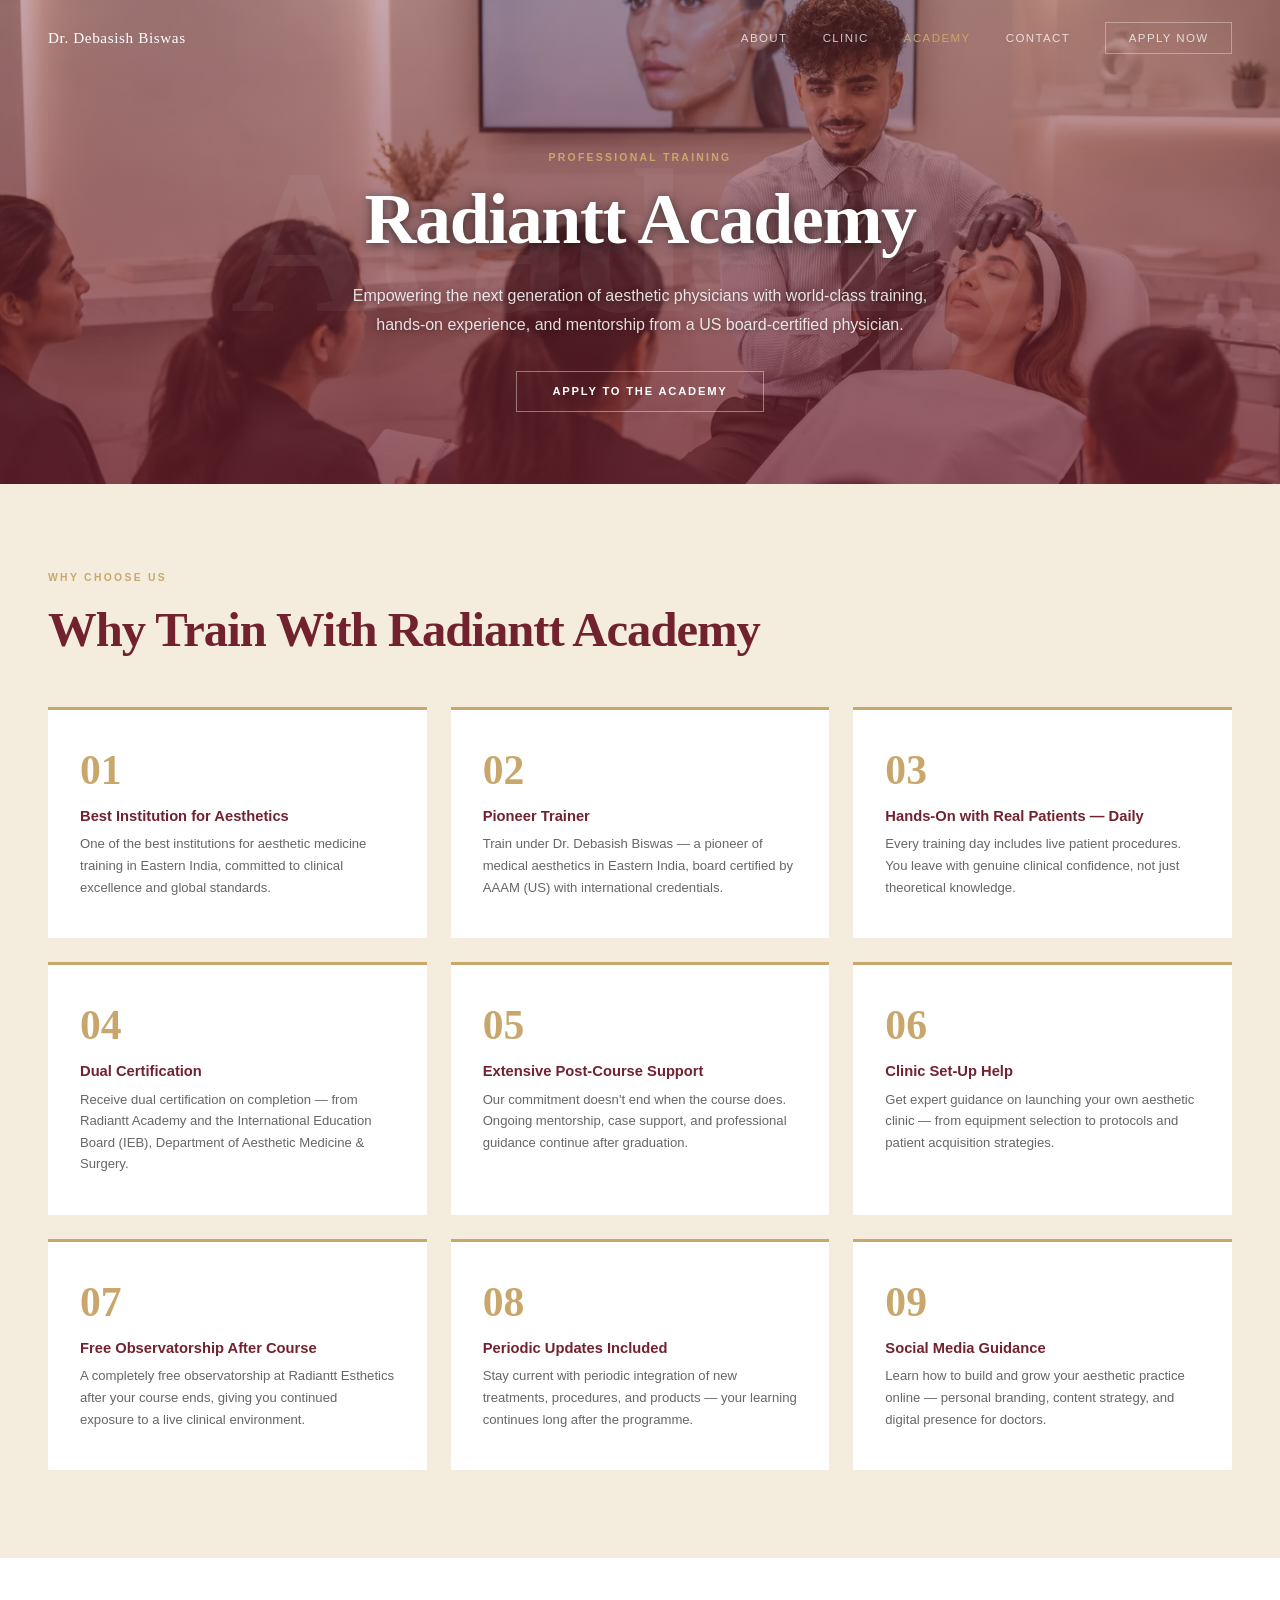
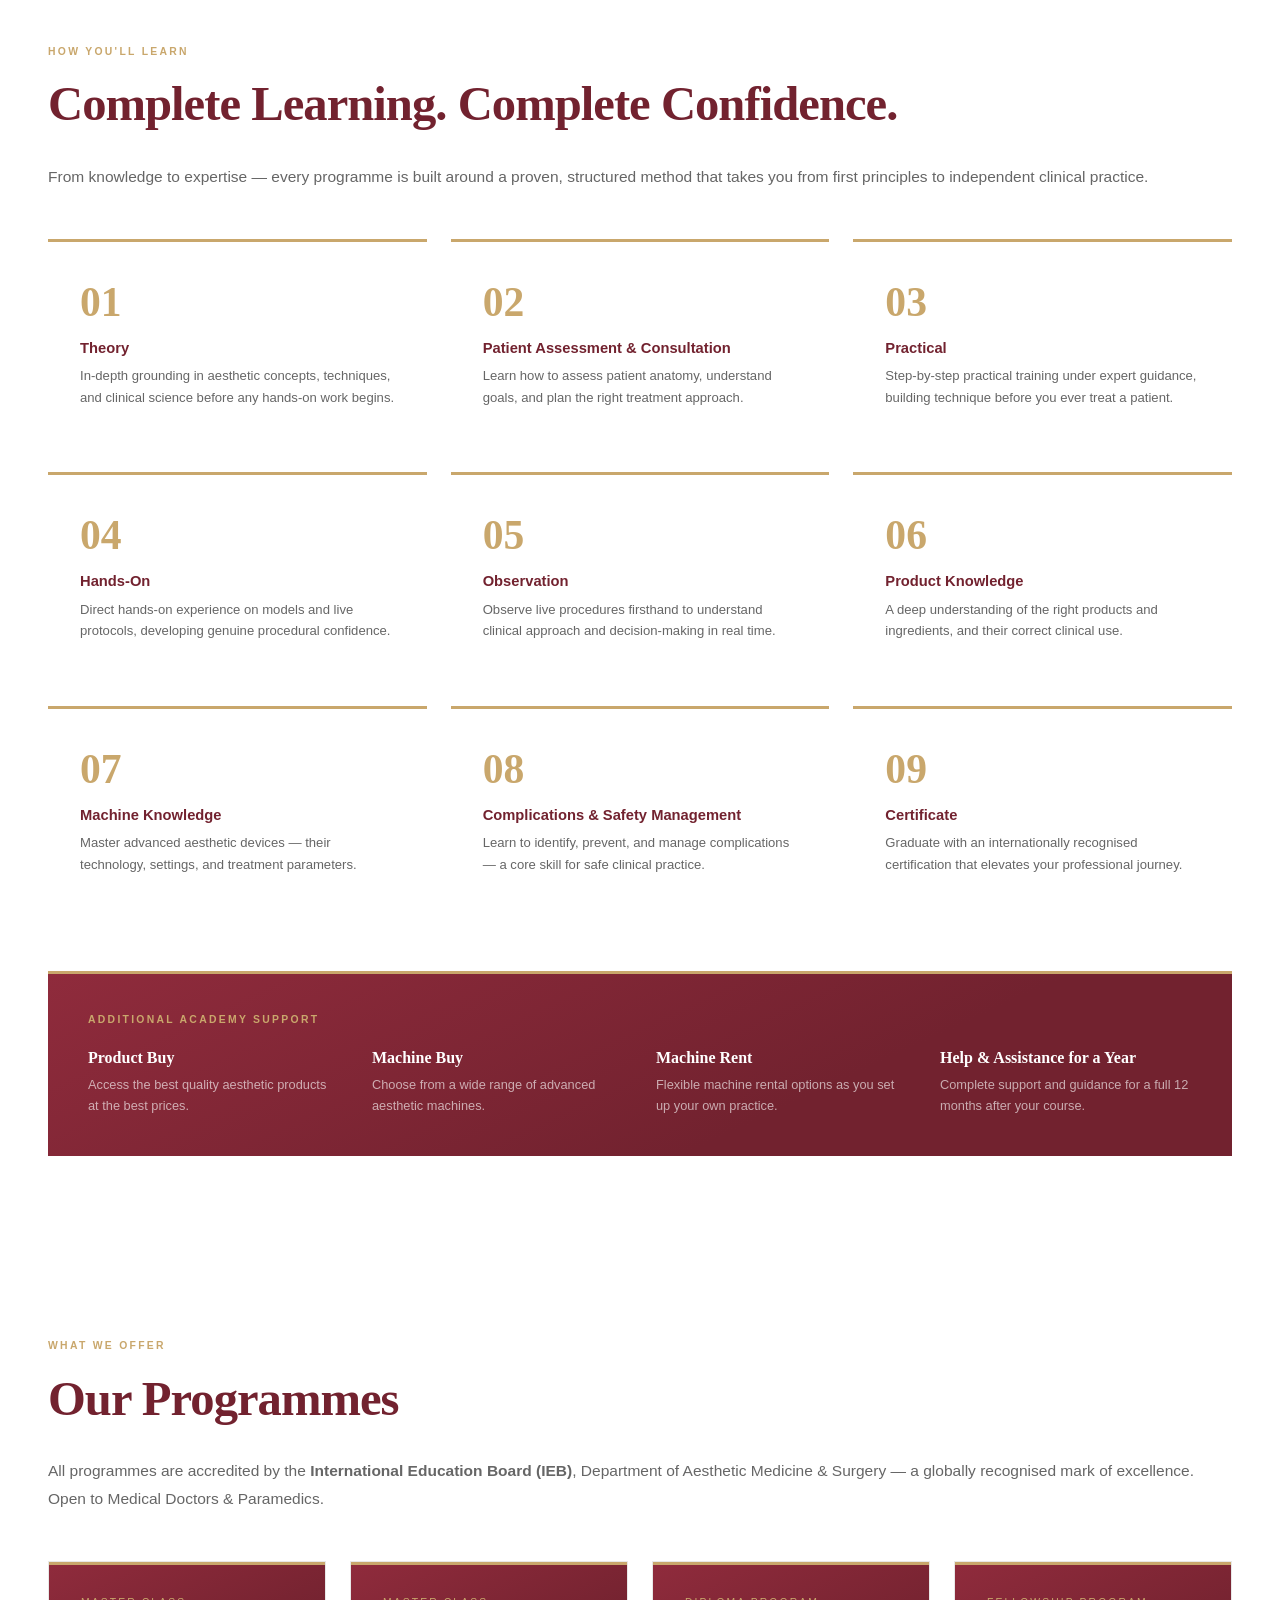
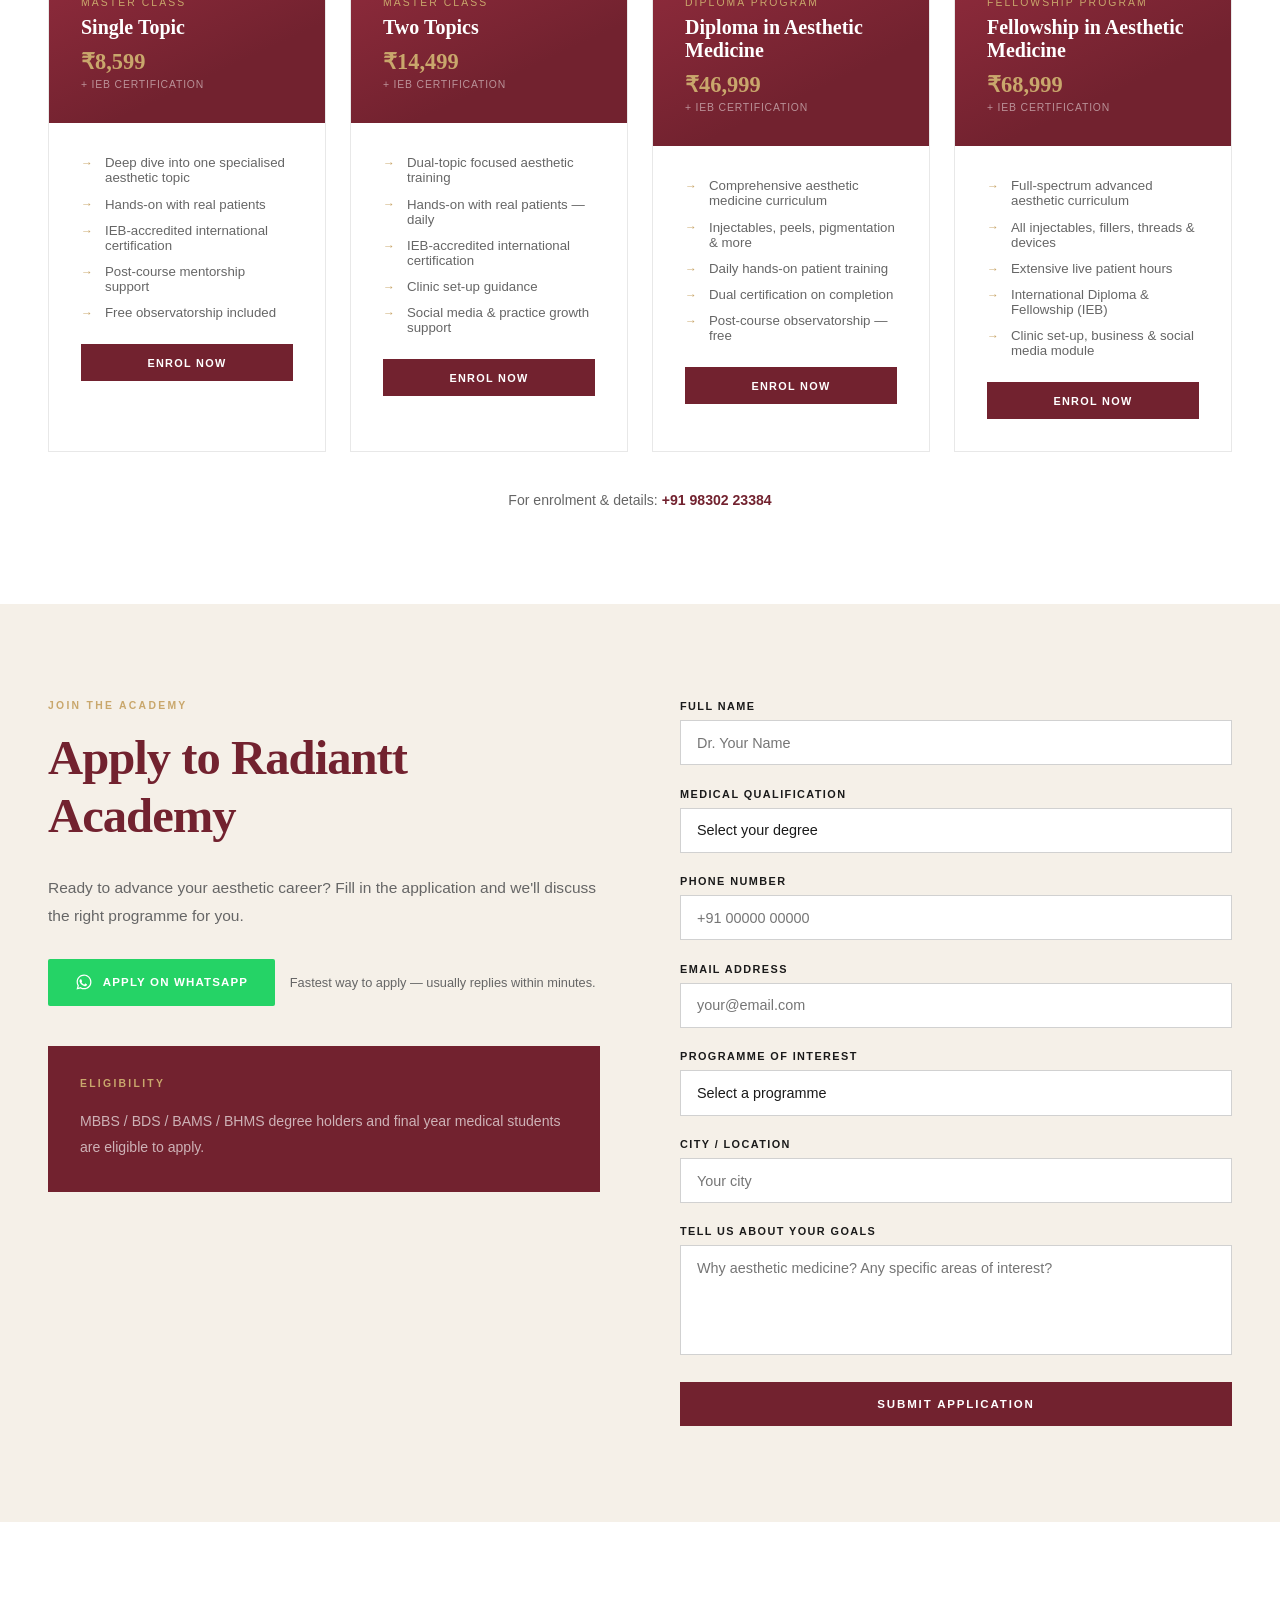
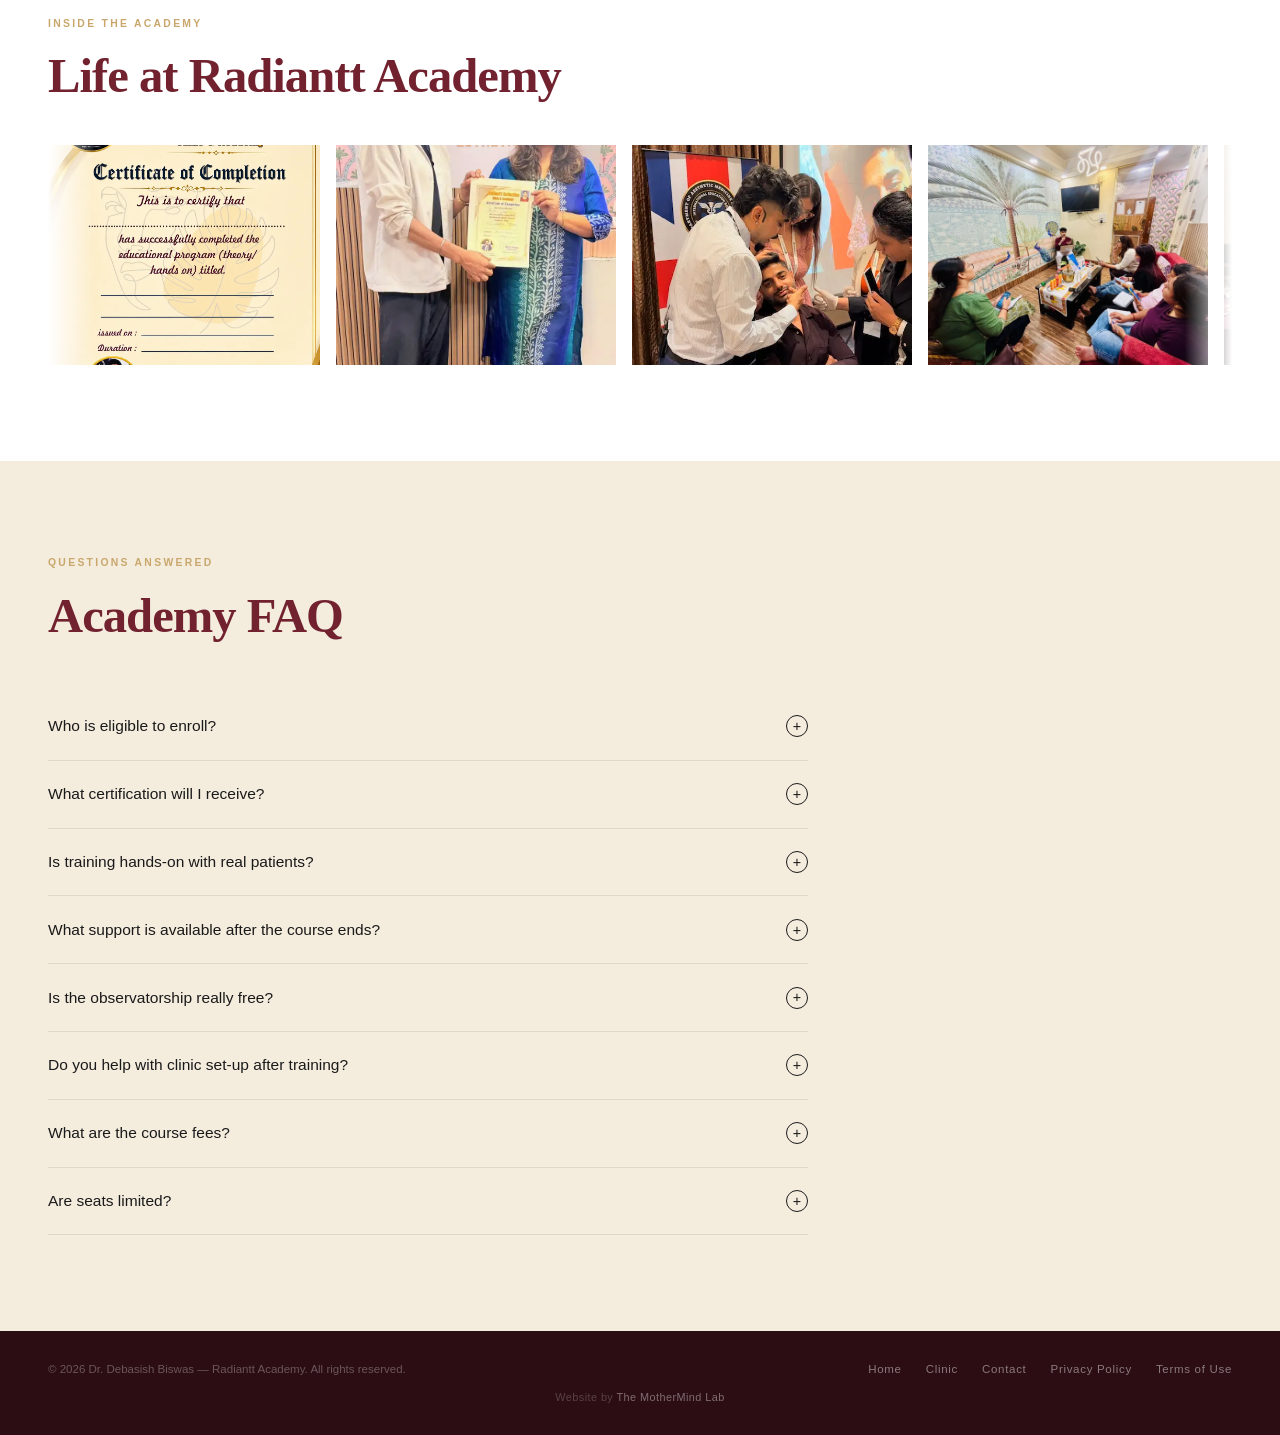
==== commit 38174e2e: "Carry maroon through the whole site as the brand color Retargets every forest-green surface, heading" ====
--- a/academy.html
+++ b/academy.html
@@ -15,7 +15,7 @@
 <link rel="icon" href="favicon-32.png" type="image/png" sizes="32x32">
 <link rel="icon" href="favicon-16.png" type="image/png" sizes="16x16">
 <link rel="apple-touch-icon" href="apple-touch-icon.png">
-<link rel="stylesheet" href="style.css?v=46">
+<link rel="stylesheet" href="style.css?v=47">
 </head>
 <body>
 <nav id="nav">
--- a/style.css
+++ b/style.css
@@ -1,15 +1,15 @@
 *,*::before,*::after{margin:0;padding:0;box-sizing:border-box}
-:root{--forest:#163832;--forest2:#1e4741;--gold:#c9a76c;--gold2:#dbb97e;--gold-deep:#a8834b;--maroon:#7d2635;--maroon2:#962f42;--sand:#e9dabc;--sand2:#f4edde;--cream:#f5f0e8;--light:#f8f5f1;--white:#ffffff;--dark:#1a1a1a;--gray:#666;--border:rgba(0,0,0,0.09)}
+:root{--gold:#c9a76c;--gold2:#dbb97e;--gold-deep:#a8834b;--maroon:#72222f;--maroon2:#8f2b3c;--sand:#e9dabc;--sand2:#f4edde;--cream:#f5f0e8;--light:#f8f5f1;--white:#ffffff;--dark:#1a1a1a;--gray:#666;--border:rgba(0,0,0,0.09)}
 html{scroll-behavior:smooth}
 body{font-family:'Inter',sans-serif;background:var(--white);color:var(--dark);overflow-x:hidden}
 nav{position:fixed;top:0;left:0;right:0;z-index:200;padding:1.4rem 3rem;display:flex;justify-content:space-between;align-items:center;transition:background-color .35s}
-nav.scrolled{background-color:var(--forest);backdrop-filter:blur(12px)}
+nav.scrolled{background-color:var(--maroon);backdrop-filter:blur(12px)}
 .nav-logo{color:#fff;font-family:'Playfair Display',serif;font-size:.95rem;font-weight:400;letter-spacing:.04em;text-decoration:none}
 .nav-links{display:flex;gap:2.2rem;align-items:center}
 .nav-links a{color:rgba(255,255,255,.75);text-decoration:none;font-size:.72rem;font-weight:500;letter-spacing:.12em;text-transform:uppercase;transition:color .2s}
 .nav-links a:hover,.nav-links a:focus,.nav-links a.active{color:var(--gold)}
 .nav-book{padding:.55rem 1.4rem;border:1px solid rgba(255,255,255,.35);color:#fff;font-size:.7rem;font-weight:600;letter-spacing:.12em;text-transform:uppercase;text-decoration:none;transition:all .25s}
-.nav-book:hover{background:var(--gold);border-color:var(--gold);color:var(--forest)}
+.nav-book:hover{background:var(--gold);border-color:var(--gold);color:var(--maroon)}
 .hero{position:relative;height:100vh;min-height:680px;background:radial-gradient(1100px 620px at 82% 12%,rgba(201,167,108,.14),transparent 62%),radial-gradient(800px 500px at 8% 88%,rgba(150,47,66,.75),transparent 70%),var(--maroon);overflow:hidden;display:flex;flex-direction:column;justify-content:flex-end}
 .hero-bg-word{position:absolute;top:60%;left:50%;transform:translate(-50%,-50%);font-family:'Playfair Display',serif;font-size:clamp(110px,20vw,300px);font-weight:900;color:rgba(255,255,255,.06);white-space:nowrap;letter-spacing:-.02em;pointer-events:none;user-select:none;z-index:1}
 .hero-marquee{position:absolute;top:34%;left:0;right:0;transform:translateY(-50%);z-index:2;overflow:hidden;pointer-events:none;user-select:none;-webkit-mask-image:linear-gradient(90deg,transparent,#000 6%,#000 94%,transparent);mask-image:linear-gradient(90deg,transparent,#000 6%,#000 94%,transparent)}
@@ -25,21 +25,21 @@
 .hero-cred{font-size:.72rem;line-height:1.9;color:rgba(255,255,255,.6);letter-spacing:.04em;text-shadow:0 1px 4px rgba(0,0,0,.55)}
 .hero-cred strong{color:var(--gold);font-weight:600;display:block;text-shadow:0 1px 4px rgba(0,0,0,.65),0 2px 12px rgba(0,0,0,.45)}
 .hero-cta{display:flex;flex-direction:column;gap:.8rem;align-items:flex-end}
-.btn-gold{display:inline-block;padding:.82rem 2.2rem;background:linear-gradient(135deg,var(--gold2),var(--gold));color:var(--forest);font-size:.7rem;font-weight:700;letter-spacing:.16em;text-transform:uppercase;text-decoration:none;transition:all .25s;min-width:230px;text-align:center}
+.btn-gold{display:inline-block;padding:.82rem 2.2rem;background:linear-gradient(135deg,var(--gold2),var(--gold));color:var(--maroon);font-size:.7rem;font-weight:700;letter-spacing:.16em;text-transform:uppercase;text-decoration:none;transition:all .25s;min-width:230px;text-align:center}
 .btn-gold:hover{background:var(--gold2);transform:translateY(-2px)}
 .btn-ghost{display:inline-block;padding:.82rem 2.2rem;border:1px solid rgba(255,255,255,.4);color:#fff;font-size:.7rem;font-weight:600;letter-spacing:.16em;text-transform:uppercase;text-decoration:none;transition:all .25s;min-width:230px;text-align:center}
 .btn-ghost:hover{border-color:var(--gold);color:var(--gold)}
-.page-hero{position:relative;background:radial-gradient(900px 460px at 85% 10%,rgba(201,167,108,.18),transparent 62%),radial-gradient(700px 420px at 10% 95%,rgba(30,71,65,.9),transparent 70%),var(--forest);padding:9.5rem 3rem 4.5rem;text-align:center;overflow:hidden}
+.page-hero{position:relative;background:radial-gradient(900px 460px at 85% 10%,rgba(201,167,108,.18),transparent 62%),radial-gradient(700px 420px at 10% 95%,rgba(150,47,66,.9),transparent 70%),var(--maroon);padding:9.5rem 3rem 4.5rem;text-align:center;overflow:hidden}
 .page-hero::before{content:attr(data-word);position:absolute;top:50%;left:50%;transform:translate(-50%,-50%);font-family:'Playfair Display',serif;font-size:clamp(90px,16vw,240px);font-weight:900;color:rgba(255,255,255,.05);white-space:nowrap;pointer-events:none;z-index:2}
 .page-hero>*{position:relative;z-index:3}
 .page-hero>.page-hero-img{position:absolute;inset:0;width:100%;height:100%;object-fit:cover;z-index:0}
-.page-hero>.page-hero-overlay{position:absolute;inset:0;z-index:1;background:linear-gradient(180deg,rgba(22,56,50,.4) 0%,rgba(22,56,50,.62) 60%,rgba(22,56,50,.72) 100%),radial-gradient(900px 460px at 85% 10%,rgba(201,167,108,.14),transparent 62%)}
+.page-hero>.page-hero-overlay{position:absolute;inset:0;z-index:1;background:linear-gradient(180deg,rgba(114,34,47,.4) 0%,rgba(114,34,47,.62) 60%,rgba(114,34,47,.72) 100%),radial-gradient(900px 460px at 85% 10%,rgba(201,167,108,.14),transparent 62%)}
 .page-hero .lbl{color:var(--gold)}
 .page-hero h1{font-family:'Playfair Display',serif;font-size:clamp(2.4rem,6vw,4.5rem);font-weight:900;color:#fff;line-height:1.05;letter-spacing:-.02em;text-shadow:0 2px 10px rgba(0,0,0,.45),0 4px 24px rgba(0,0,0,.3)}
 .page-hero p{color:rgba(255,255,255,.85);max-width:620px;margin:1.5rem auto 0;font-size:1rem;line-height:1.8;text-shadow:0 1px 6px rgba(0,0,0,.4)}
 .page-hero .btn-ghost{margin-top:2rem}
 .lbl{font-size:.65rem;font-weight:600;letter-spacing:.22em;text-transform:uppercase;color:var(--gold);margin-bottom:1.2rem}
-.sec-title{font-family:'Playfair Display',serif;font-size:clamp(1.9rem,3.8vw,3.2rem);font-weight:700;line-height:1.18;letter-spacing:-.02em;color:var(--forest);margin-bottom:1.8rem}
+.sec-title{font-family:'Playfair Display',serif;font-size:clamp(1.9rem,3.8vw,3.2rem);font-weight:700;line-height:1.18;letter-spacing:-.02em;color:var(--maroon);margin-bottom:1.8rem}
 .sec-body{font-size:.97rem;line-height:1.82;color:var(--gray);font-weight:300}
 .about{padding:7rem 3rem;background:var(--cream);display:grid;grid-template-columns:1fr 1fr;gap:6rem;align-items:center}
 .cred-list{list-style:none;margin-top:2rem}
@@ -51,13 +51,13 @@
 .awards{padding:4rem 3rem;background:var(--sand)}
 .awards-head{display:flex;justify-content:space-between;align-items:flex-end;margin-bottom:2.2rem;gap:2rem;flex-wrap:wrap}
 .awards .lbl{color:var(--gold-deep)}
-.awards-sub{font-size:.9rem;line-height:1.75;color:rgba(22,56,50,.6);max-width:300px}
-.awards-grid{display:grid;grid-template-columns:repeat(3,1fr);gap:1px;background:rgba(22,56,50,.14)}
+.awards-sub{font-size:.9rem;line-height:1.75;color:rgba(114,34,47,.6);max-width:300px}
+.awards-grid{display:grid;grid-template-columns:repeat(3,1fr);gap:1px;background:rgba(114,34,47,.14)}
 .awards-strip{overflow-x:auto;overflow-y:hidden;-webkit-overflow-scrolling:touch;scrollbar-width:none;cursor:grab;padding:2.5rem 0;background:var(--sand);-webkit-mask-image:linear-gradient(90deg,transparent,#000 6%,#000 94%,transparent);mask-image:linear-gradient(90deg,transparent,#000 6%,#000 94%,transparent)}
 .awards-strip::-webkit-scrollbar{display:none}
 .awards-strip.dragging{cursor:grabbing;scroll-behavior:auto}
 .awards-reel{display:flex;gap:1rem;width:max-content}
-.ar-item{flex-shrink:0;width:180px;height:130px;border:none;padding:0;cursor:pointer;overflow:hidden;background:var(--forest2);border-radius:2px;transition:transform .25s,box-shadow .25s}
+.ar-item{flex-shrink:0;width:180px;height:130px;border:none;padding:0;cursor:pointer;overflow:hidden;background:var(--maroon2);border-radius:2px;transition:transform .25s,box-shadow .25s}
 .ar-item:hover{transform:scale(1.04);box-shadow:0 8px 28px rgba(0,0,0,.45)}
 .ar-item img{width:100%;height:100%;object-fit:cover;display:block;pointer-events:none}
 .lb{position:fixed;inset:0;z-index:900;background:rgba(0,0,0,.9);display:flex;align-items:center;justify-content:center;backdrop-filter:blur(8px)}
@@ -79,16 +79,16 @@
 @media(max-width:600px){.lb-nav{width:40px;height:40px;font-size:1.8rem}.lb-prev{left:.8rem}.lb-next{right:.8rem}}
 .award-card{background:var(--sand);padding:1.5rem 2rem;transition:background .25s}
 .award-card:hover{background:#f0e4ca}
-.award-num{font-family:'Playfair Display',serif;font-size:2.2rem;font-weight:900;color:var(--forest);line-height:1;margin-bottom:.5rem}
-.award-title{font-size:.85rem;font-weight:600;color:var(--forest);margin-bottom:.3rem}
-.award-desc{font-size:.76rem;color:rgba(22,56,50,.62);line-height:1.5}
+.award-num{font-family:'Playfair Display',serif;font-size:2.2rem;font-weight:900;color:var(--maroon);line-height:1;margin-bottom:.5rem}
+.award-title{font-size:.85rem;font-weight:600;color:var(--maroon);margin-bottom:.3rem}
+.award-desc{font-size:.76rem;color:rgba(114,34,47,.62);line-height:1.5}
 .dual-gateway{padding:6rem 3rem;background:var(--light);display:grid;grid-template-columns:1fr 1fr;gap:2rem}
 .gate-card{position:relative;min-height:360px;padding:3.5rem 3rem;display:flex;flex-direction:column;justify-content:flex-end;background-size:cover;background-position:center;border-top:3px solid var(--gold);overflow:hidden;text-decoration:none;isolation:isolate;opacity:0;transform:translateY(48px);transition:opacity .8s cubic-bezier(.16,.84,.44,1),transform .8s cubic-bezier(.16,.84,.44,1)}
-.gate-card::before{content:'';position:absolute;inset:0;z-index:-1;background:linear-gradient(155deg,rgba(22,56,50,.94),rgba(22,56,50,.55) 55%,rgba(22,56,50,.82));transition:background .4s}
+.gate-card::before{content:'';position:absolute;inset:0;z-index:-1;background:linear-gradient(155deg,rgba(114,34,47,.94),rgba(114,34,47,.55) 55%,rgba(114,34,47,.82));transition:background .4s}
 .gate-card.is-visible{opacity:1;transform:translateY(0)}
 .gate-card.is-visible:nth-child(2){transition-delay:.15s}
 .gate-card:hover{transition:transform .3s,box-shadow .3s;transform:translateY(-4px);box-shadow:0 20px 50px rgba(0,0,0,.28)}
-.gate-card:hover::before{background:linear-gradient(155deg,rgba(22,56,50,.85),rgba(22,56,50,.42) 55%,rgba(22,56,50,.72))}
+.gate-card:hover::before{background:linear-gradient(155deg,rgba(114,34,47,.85),rgba(114,34,47,.42) 55%,rgba(114,34,47,.72))}
 .gate-card .lbl{color:var(--gold)}
 .gate-card h3{font-family:'Playfair Display',serif;font-size:1.9rem;font-weight:700;color:#fff;margin-bottom:.8rem}
 .gate-card p{font-size:.9rem;line-height:1.7;color:rgba(255,255,255,.75);margin-bottom:1.6rem}
@@ -117,7 +117,7 @@
 .client-strip::-webkit-scrollbar{display:none}
 .client-strip.dragging{cursor:grabbing;scroll-behavior:auto}
 .client-reel{display:flex;gap:1.2rem;width:max-content}
-.client-item{flex-shrink:0;width:200px;height:260px;background:var(--forest2);border-radius:2px;border:none;padding:0;cursor:pointer;overflow:hidden;transition:transform .25s,box-shadow .25s}
+.client-item{flex-shrink:0;width:200px;height:260px;background:var(--maroon2);border-radius:2px;border:none;padding:0;cursor:pointer;overflow:hidden;transition:transform .25s,box-shadow .25s}
 .client-item:hover{transform:scale(1.03);box-shadow:0 10px 30px rgba(0,0,0,.25)}
 .client-item img{width:100%;height:100%;object-fit:cover;display:block;pointer-events:none}
 .testimonials{padding:6rem 0 6rem 3rem;background:var(--sand);overflow:hidden}
@@ -129,13 +129,13 @@
 .test-strip{position:relative;margin-top:2rem;display:flex;align-items:center;gap:.6rem}
 .test-scroll{display:flex;gap:1.2rem;overflow-x:auto;scroll-snap-type:x mandatory;-webkit-overflow-scrolling:touch;scrollbar-width:none;padding:.2rem .2rem 1rem}
 .test-scroll::-webkit-scrollbar{display:none}
-.test-card{flex-shrink:0;width:270px;scroll-snap-align:start;padding:1.4rem;background:var(--white);border:1px solid rgba(0,0,0,.05);box-shadow:0 6px 26px rgba(22,56,50,.08);border-radius:2px;transition:border-color .25s,box-shadow .25s}
-.test-card:hover{border-color:rgba(168,131,75,.4);box-shadow:0 10px 34px rgba(22,56,50,.14)}
+.test-card{flex-shrink:0;width:270px;scroll-snap-align:start;padding:1.4rem;background:var(--white);border:1px solid rgba(0,0,0,.05);box-shadow:0 6px 26px rgba(114,34,47,.08);border-radius:2px;transition:border-color .25s,box-shadow .25s}
+.test-card:hover{border-color:rgba(168,131,75,.4);box-shadow:0 10px 34px rgba(114,34,47,.14)}
 .test-top{display:flex;align-items:center;justify-content:space-between;margin-bottom:.7rem}
 .stars{color:var(--gold-deep);font-size:.8rem}
 .test-text{font-size:.82rem;line-height:1.65;color:#555;font-style:italic;margin-bottom:1rem}
 .test-author{font-size:.72rem;font-weight:600;color:var(--gold-deep);letter-spacing:.05em}
-.test-arrow{flex-shrink:0;width:40px;height:40px;border-radius:50%;background:var(--white);border:1px solid var(--border);box-shadow:0 6px 20px rgba(0,0,0,.1);display:flex;align-items:center;justify-content:center;cursor:pointer;color:var(--forest);font-size:1.3rem;line-height:1;transition:background .2s,box-shadow .2s}
+.test-arrow{flex-shrink:0;width:40px;height:40px;border-radius:50%;background:var(--white);border:1px solid var(--border);box-shadow:0 6px 20px rgba(0,0,0,.1);display:flex;align-items:center;justify-content:center;cursor:pointer;color:var(--maroon);font-size:1.3rem;line-height:1;transition:background .2s,box-shadow .2s}
 .test-arrow:hover{background:var(--sand2);box-shadow:0 8px 24px rgba(0,0,0,.16)}
 @media(max-width:900px){.clients-section,.testimonials{padding-left:1.5rem}.clients-section .sec-body,.testimonials .sec-title{padding-right:1.5rem}.client-item{width:160px;height:210px}.test-card{width:230px;padding:1.2rem}.test-arrow{display:none}}
 .faq-section{padding:6rem 3rem;background:var(--white)}
@@ -155,7 +155,7 @@
 .wa-btn:hover{background:#1eb958;transform:translateY(-1px)}
 .wa-btn svg{width:18px;height:18px;flex-shrink:0}
 .wa-note{font-size:.8rem;color:var(--gray)}
-.info-block{margin-top:2.5rem;padding:2rem;background:var(--forest);color:#fff}
+.info-block{margin-top:2.5rem;padding:2rem;background:var(--maroon);color:#fff}
 .info-block .lbl{color:var(--gold)}
 .info-block p{font-size:.88rem;line-height:1.85;color:rgba(255,255,255,.65)}
 .form-group{margin-bottom:1.4rem}
@@ -163,22 +163,22 @@
 .form-group input,.form-group select,.form-group textarea{width:100%;padding:.85rem 1rem;border:1px solid rgba(0,0,0,.18);background:var(--white);font-family:'Inter',sans-serif;font-size:.9rem;color:var(--dark);outline:none;transition:border-color .2s;border-radius:0;appearance:none}
 .form-group input:focus,.form-group select:focus,.form-group textarea:focus{border-color:var(--gold)}
 .form-group textarea{height:110px;resize:none}
-.btn-submit{width:100%;padding:1rem;background:var(--forest);color:#fff;border:none;font-family:'Inter',sans-serif;font-size:.72rem;letter-spacing:.16em;text-transform:uppercase;font-weight:700;cursor:pointer;transition:all .25s}
-.btn-submit:hover{background:var(--gold);color:var(--forest)}
+.btn-submit{width:100%;padding:1rem;background:var(--maroon);color:#fff;border:none;font-family:'Inter',sans-serif;font-size:.72rem;letter-spacing:.16em;text-transform:uppercase;font-weight:700;cursor:pointer;transition:all .25s}
+.btn-submit:hover{background:var(--gold);color:var(--maroon)}
 .dark-form input,.dark-form select,.dark-form textarea{background:rgba(255,255,255,.06);border-color:rgba(255,255,255,.12);color:#fff}
 .dark-form label{color:rgba(255,255,255,.6)}
 .dark-form input::placeholder,.dark-form textarea::placeholder{color:rgba(255,255,255,.3)}
-.dark-form select option{background:var(--forest);color:#fff}
+.dark-form select option{background:var(--maroon);color:#fff}
 .why-train{padding:5.5rem 3rem;background:var(--sand2)}
 .why-grid{display:grid;grid-template-columns:repeat(3,1fr);gap:1.5rem;margin-top:3rem}
 .why-card{padding:2.5rem 2rem;background:var(--white);border-top:3px solid var(--gold);transition:box-shadow .25s}
 .why-card:hover{box-shadow:0 8px 40px rgba(0,0,0,.07)}
 .why-num{font-family:'Playfair Display',serif;font-size:2.6rem;font-weight:900;color:var(--gold);line-height:1;margin-bottom:1rem}
-.why-title{font-size:.92rem;font-weight:600;color:var(--forest);margin-bottom:.6rem}
+.why-title{font-size:.92rem;font-weight:600;color:var(--maroon);margin-bottom:.6rem}
 .why-desc{font-size:.82rem;color:var(--gray);line-height:1.65}
 .curriculum{padding:5.5rem 3rem;background:var(--white)}
 .curr-grid{display:grid;grid-template-columns:repeat(4,1fr);gap:1.5rem;margin-top:3rem}
-.curr-support{margin-top:3.5rem;padding:2.5rem;background:linear-gradient(155deg,var(--forest2),var(--forest) 65%);border-top:3px solid var(--gold)}
+.curr-support{margin-top:3.5rem;padding:2.5rem;background:linear-gradient(155deg,var(--maroon2),var(--maroon) 65%);border-top:3px solid var(--gold)}
 .curr-support .lbl{color:var(--gold);margin-bottom:1.5rem}
 .curr-support-grid{display:grid;grid-template-columns:repeat(4,1fr);gap:2rem}
 .curr-support-item strong{display:block;font-family:'Playfair Display',serif;font-size:1rem;font-weight:700;color:#fff;margin-bottom:.5rem}
@@ -187,27 +187,27 @@
 .prog-grid{display:grid;grid-template-columns:repeat(auto-fit,minmax(260px,1fr));gap:1.5rem;margin-top:3rem}
 .prog-card{border:1px solid var(--border);overflow:hidden;transition:box-shadow .3s}
 .prog-card:hover{box-shadow:0 16px 60px rgba(0,0,0,.09)}
-.prog-head{background:linear-gradient(155deg,var(--forest2),var(--forest) 65%);border-top:3px solid var(--gold);padding:2rem}
+.prog-head{background:linear-gradient(155deg,var(--maroon2),var(--maroon) 65%);border-top:3px solid var(--gold);padding:2rem}
 .prog-type{font-size:.65rem;letter-spacing:.2em;text-transform:uppercase;color:var(--gold);margin-bottom:.5rem}
 .prog-name{font-family:'Playfair Display',serif;font-size:1.25rem;font-weight:700;color:#fff}
 .prog-price{font-family:'Playfair Display',serif;font-size:1.4rem;font-weight:700;color:var(--gold);margin-top:.6rem;line-height:1.2}
 .prog-price span{font-family:'Inter',sans-serif;font-size:.65rem;font-weight:500;color:rgba(255,255,255,.5);letter-spacing:.08em;text-transform:uppercase;display:block;margin-top:.2rem}
 .prog-note{margin-top:2.5rem;text-align:center;font-size:.88rem;color:var(--gray)}
-.prog-note a{color:var(--forest);font-weight:600;text-decoration:none;transition:color .2s}
+.prog-note a{color:var(--maroon);font-weight:600;text-decoration:none;transition:color .2s}
 .prog-note a:hover{color:var(--gold)}
 .why-grid-9{grid-template-columns:repeat(3,1fr)}
 .prog-body{padding:2rem}
 .prog-feat{display:flex;gap:.75rem;align-items:flex-start;margin-bottom:.7rem;font-size:.83rem;color:var(--gray)}
 .prog-feat::before{content:'\2192';color:var(--gold);flex-shrink:0;margin-top:.05rem;font-size:.75rem}
-.prog-cta{margin-top:1.5rem;display:block;padding:.78rem 1.4rem;background:var(--forest);color:#fff;text-align:center;text-decoration:none;font-size:.68rem;letter-spacing:.12em;text-transform:uppercase;font-weight:700;transition:all .25s}
-.prog-cta:hover{background:var(--gold);color:var(--forest)}
+.prog-cta{margin-top:1.5rem;display:block;padding:.78rem 1.4rem;background:var(--maroon);color:#fff;text-align:center;text-decoration:none;font-size:.68rem;letter-spacing:.12em;text-transform:uppercase;font-weight:700;transition:all .25s}
+.prog-cta:hover{background:var(--gold);color:var(--maroon)}
 .acad-gallery{padding:6rem 3rem;background:var(--white)}
 .acad-gallery .sec-title{margin-bottom:2.5rem}
 .acad-gallery-strip{overflow-x:auto;overflow-y:hidden;-webkit-overflow-scrolling:touch;scrollbar-width:none;cursor:grab;-webkit-mask-image:linear-gradient(90deg,transparent,#000 4%,#000 96%,transparent);mask-image:linear-gradient(90deg,transparent,#000 4%,#000 96%,transparent)}
 .acad-gallery-strip::-webkit-scrollbar{display:none}
 .acad-gallery-strip.dragging{cursor:grabbing;scroll-behavior:auto}
 .acad-gallery-reel{display:flex;gap:1rem;width:max-content}
-.acad-gal-item{flex-shrink:0;width:280px;height:220px;border:none;padding:0;cursor:pointer;overflow:hidden;background:var(--forest2);transition:transform .28s,box-shadow .28s;position:relative}
+.acad-gal-item{flex-shrink:0;width:280px;height:220px;border:none;padding:0;cursor:pointer;overflow:hidden;background:var(--maroon2);transition:transform .28s,box-shadow .28s;position:relative}
 .acad-gal-item:hover{transform:scale(1.02);box-shadow:0 12px 36px rgba(0,0,0,.18);z-index:1}
 .acad-gal-item img{width:100%;height:100%;object-fit:cover;display:block;pointer-events:none;transition:transform .4s}
 .acad-gal-item:hover img{transform:scale(1.06)}
@@ -217,16 +217,16 @@
 .legal{padding:5rem 3rem 6rem;background:var(--white)}
 .legal-content{max-width:760px;margin:0 auto}
 .legal-updated{font-size:.8rem;color:var(--gray);font-style:italic;margin-bottom:2.5rem}
-.legal-content h2{font-family:'Playfair Display',serif;font-size:1.25rem;font-weight:700;color:var(--forest);margin:2.4rem 0 1rem}
+.legal-content h2{font-family:'Playfair Display',serif;font-size:1.25rem;font-weight:700;color:var(--maroon);margin:2.4rem 0 1rem}
 .legal-content h2:first-of-type{margin-top:0}
 .legal-content p{font-size:.92rem;line-height:1.85;color:var(--gray);margin-bottom:1rem}
 .legal-content ul{margin:0 0 1rem 1.4rem;font-size:.92rem;line-height:1.85;color:var(--gray)}
 .legal-content li{margin-bottom:.4rem}
-.legal-content a{color:var(--forest);font-weight:600;text-decoration:none;border-bottom:1px solid var(--gold)}
+.legal-content a{color:var(--maroon);font-weight:600;text-decoration:none;border-bottom:1px solid var(--gold)}
 .legal-content a:hover{color:var(--gold)}
 .legal-content code{background:var(--cream);padding:.15rem .4rem;font-size:.85em;border-radius:2px}
 @media(max-width:900px){.legal{padding:4rem 1.5rem 5rem}}
-.contact{padding:6rem 3rem;background:radial-gradient(900px 500px at 88% 8%,rgba(201,167,108,.14),transparent 60%),var(--forest);color:#fff}
+.contact{padding:6rem 3rem;background:radial-gradient(900px 500px at 88% 8%,rgba(201,167,108,.14),transparent 60%),var(--maroon);color:#fff}
 .contact-grid{display:grid;grid-template-columns:1fr 1fr;gap:5rem;align-items:start}
 .contact-info .sec-title{color:#fff;margin-bottom:1.5rem}
 .contact-info>p{color:rgba(255,255,255,.6);line-height:1.8;font-size:.95rem;margin-bottom:2.5rem}
@@ -235,7 +235,7 @@
 .c-detail p,.c-detail a{font-size:.93rem;color:rgba(255,255,255,.75);text-decoration:none;transition:color .2s}
 .c-detail a:hover{color:var(--gold)}
 .contact-form-title{font-family:'Playfair Display',serif;font-size:1.5rem;color:#fff;margin-bottom:1.5rem}
-footer{background:#0f1e1e;padding:2rem 3rem;display:flex;justify-content:space-between;align-items:center;flex-wrap:wrap;gap:1rem}
+footer{background:#2b0d13;padding:2rem 3rem;display:flex;justify-content:space-between;align-items:center;flex-wrap:wrap;gap:1rem}
 footer p{font-size:.72rem;color:rgba(255,255,255,.3)}
 footer .foot-links{display:flex;gap:1.5rem}
 footer .foot-links a{font-size:.72rem;color:rgba(255,255,255,.45);text-decoration:none;letter-spacing:.06em;transition:color .2s}
@@ -245,7 +245,7 @@
 footer .foot-credit a:hover{color:var(--gold)}
 .ham{display:none;flex-direction:column;gap:4px;cursor:pointer;padding:.3rem;background:none;border:none}
 .ham span{width:18px;height:1.5px;background:#fff;display:block}
-.mobile-menu{display:none;position:fixed;top:0;left:0;right:0;bottom:0;background:var(--forest);z-index:250;flex-direction:column;align-items:center;justify-content:center;gap:2.5rem}
+.mobile-menu{display:none;position:fixed;top:0;left:0;right:0;bottom:0;background:var(--maroon);z-index:250;flex-direction:column;align-items:center;justify-content:center;gap:2.5rem}
 .mobile-menu.open{display:flex}
 .mobile-menu a{color:#fff;text-decoration:none;font-family:'Playfair Display',serif;font-size:2rem;font-weight:700;transition:color .2s}
 .mobile-menu a:hover{color:var(--gold)}
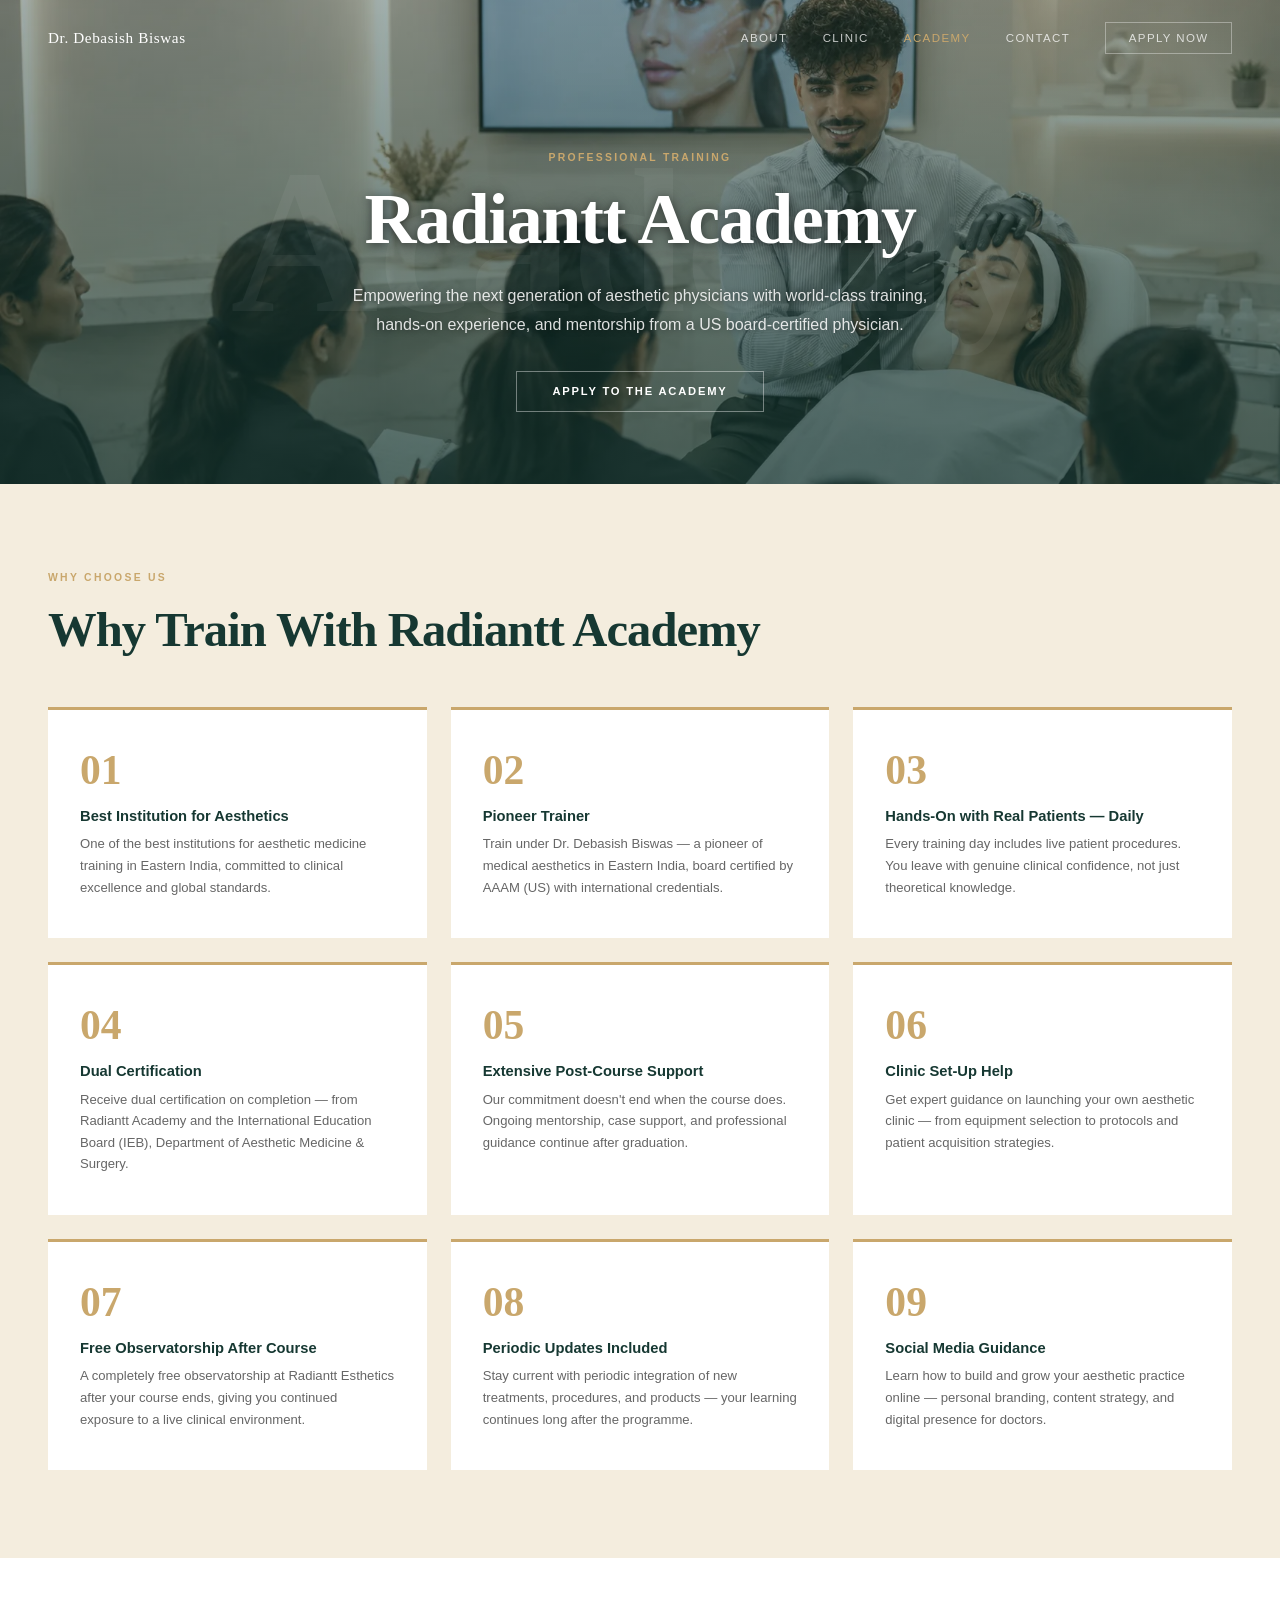
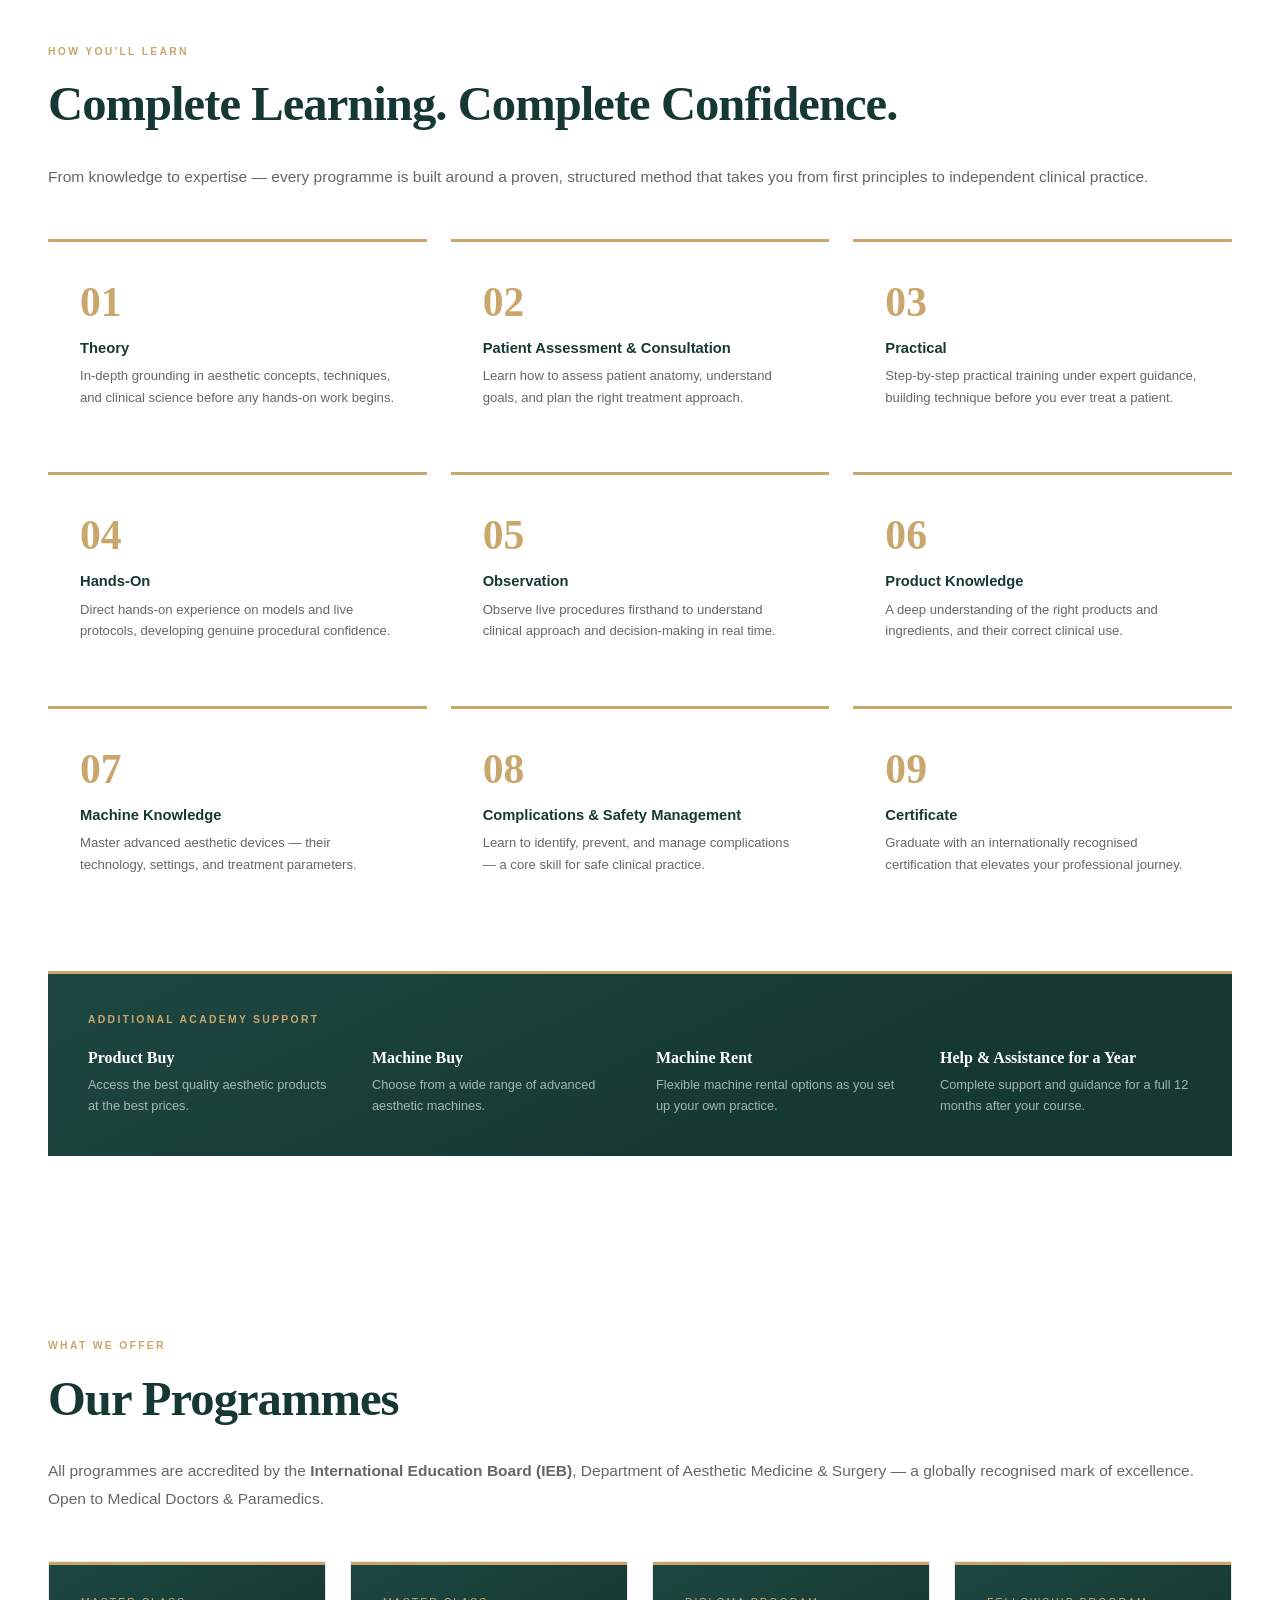
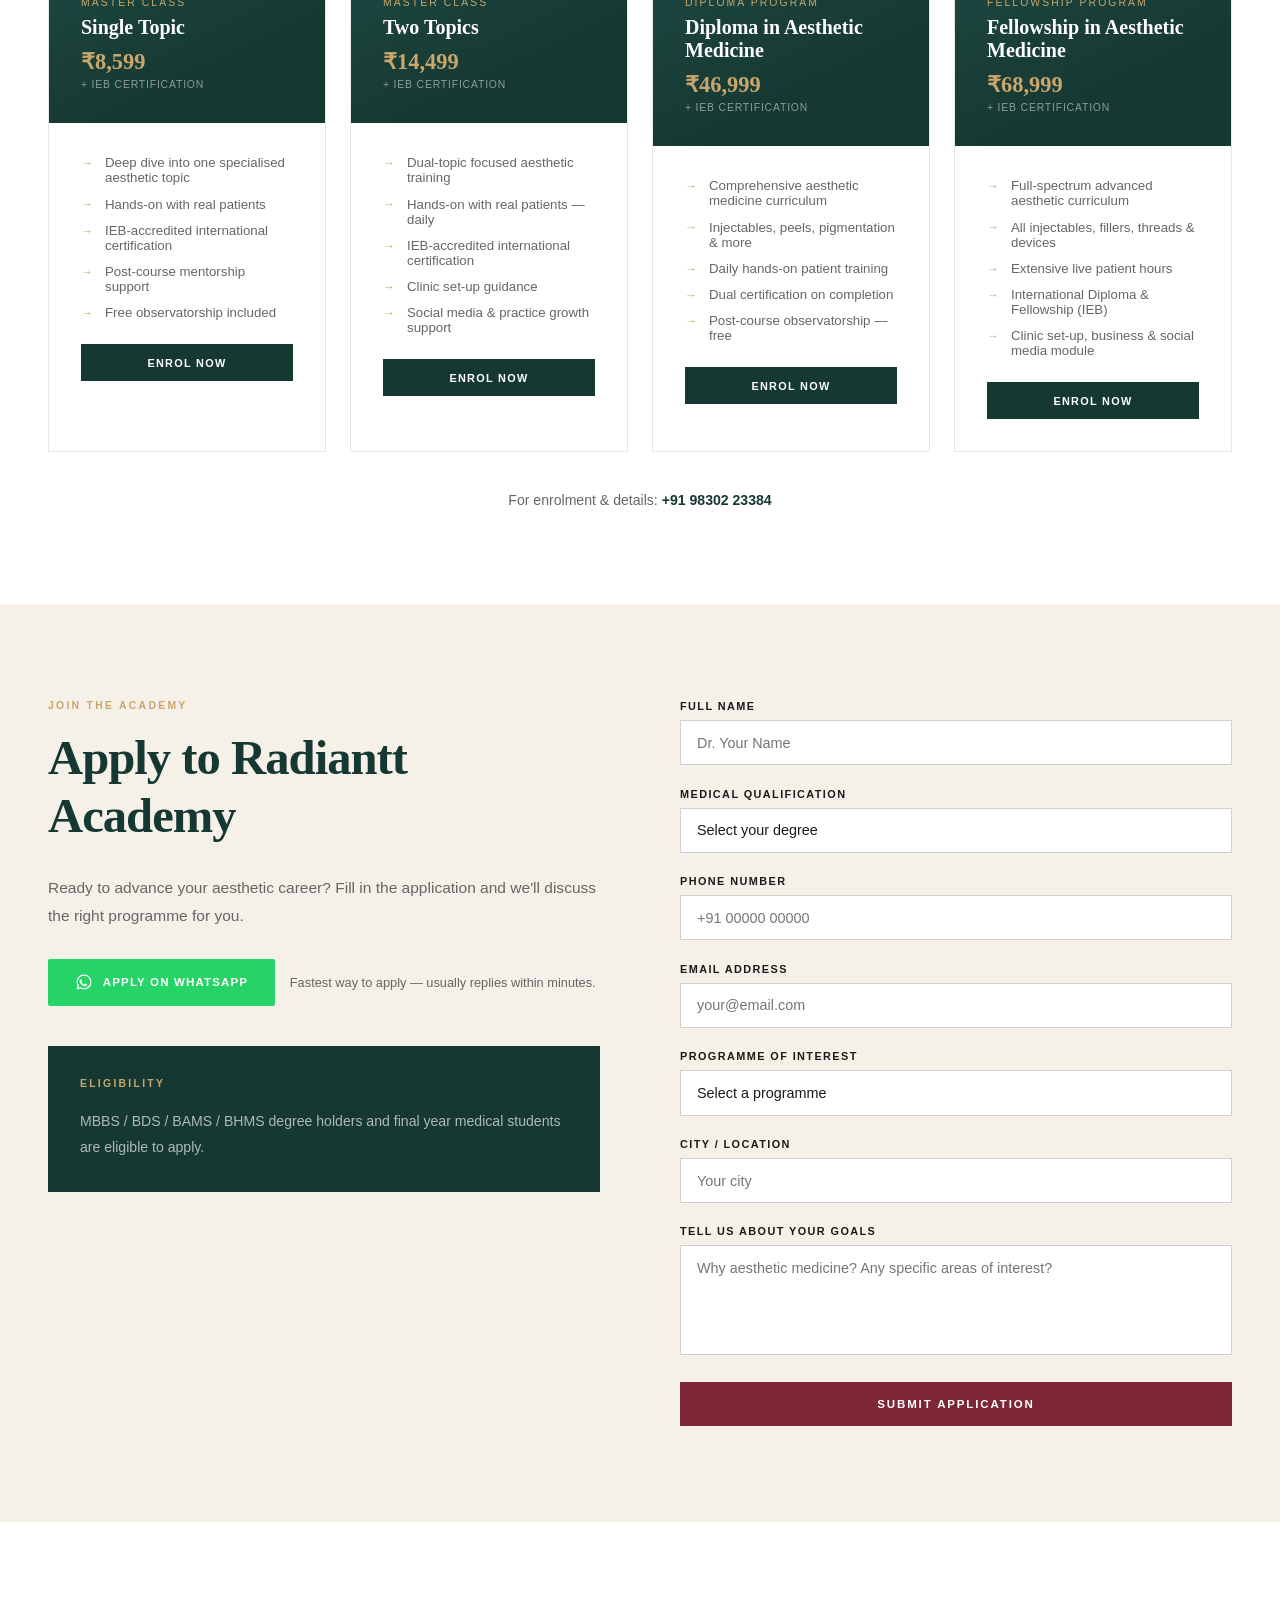
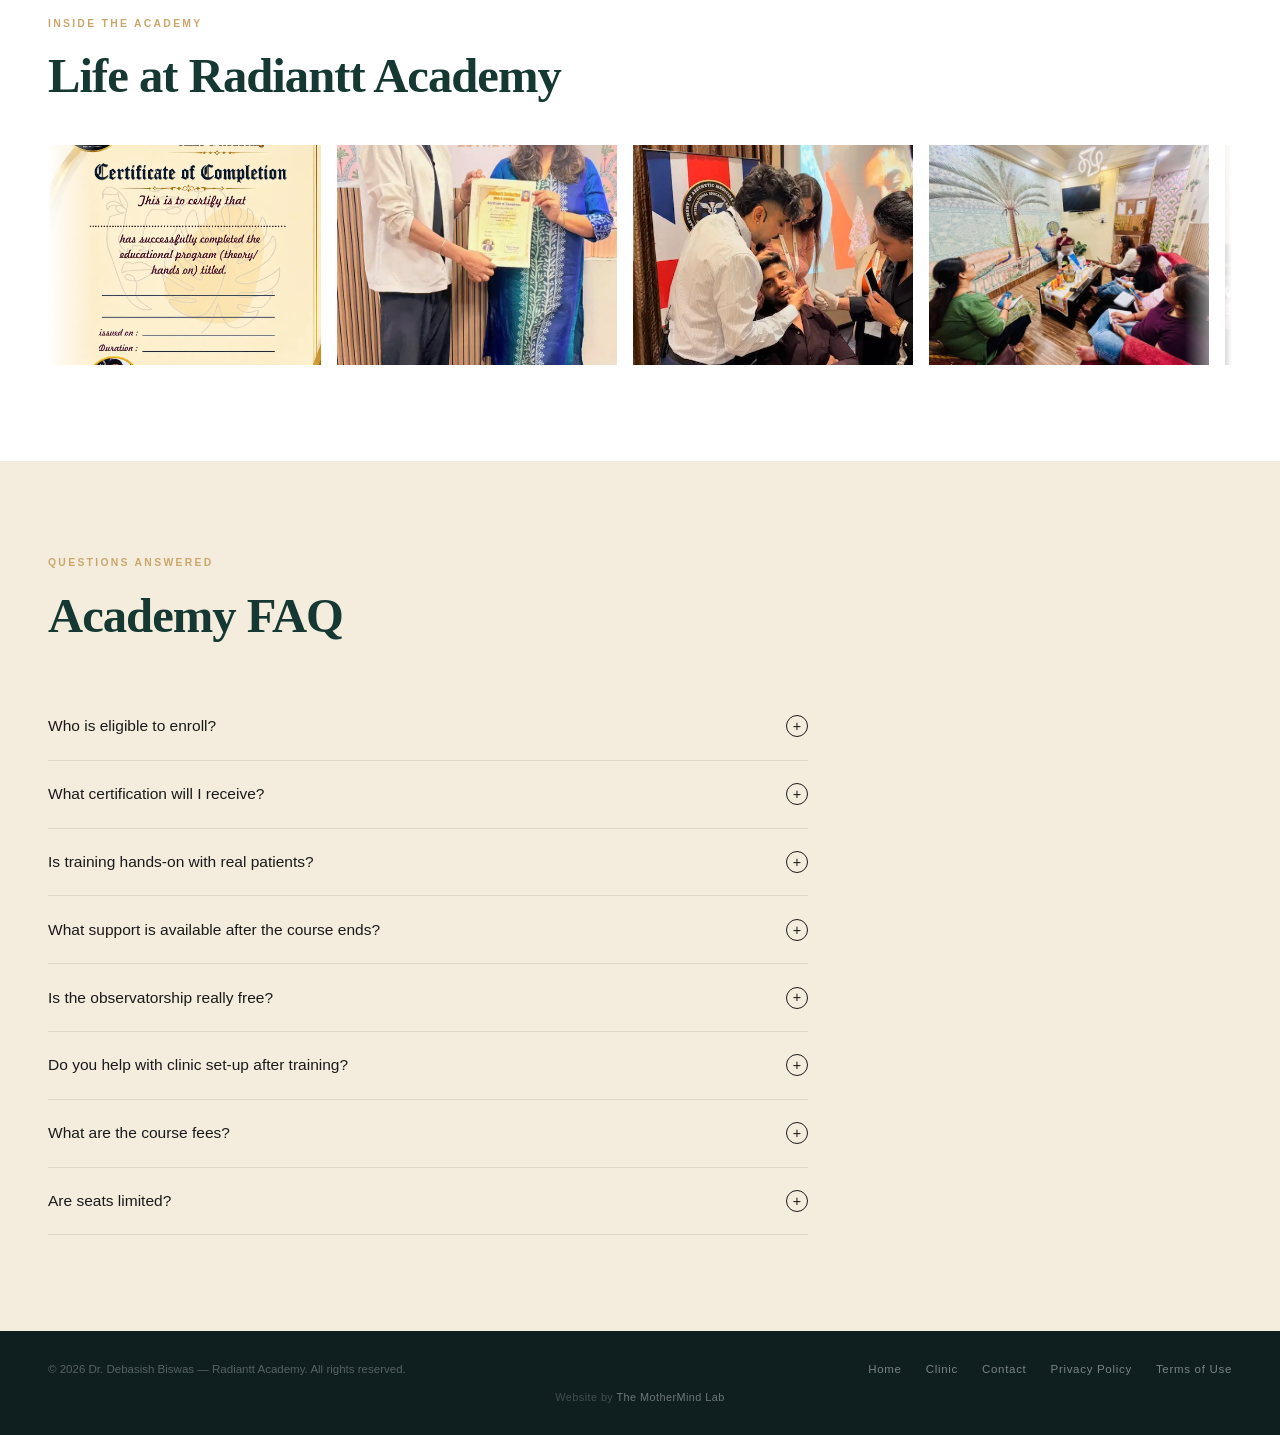
==== commit 4cda2b57: "Restore forest green as primary; use maroon only as a CTA accent Reverts the sitewide maroon swap - " ====
--- a/academy.html
+++ b/academy.html
@@ -15,7 +15,7 @@
 <link rel="icon" href="favicon-32.png" type="image/png" sizes="32x32">
 <link rel="icon" href="favicon-16.png" type="image/png" sizes="16x16">
 <link rel="apple-touch-icon" href="apple-touch-icon.png">
-<link rel="stylesheet" href="style.css?v=47">
+<link rel="stylesheet" href="style.css?v=48">
 </head>
 <body>
 <nav id="nav">
--- a/style.css
+++ b/style.css
@@ -1,16 +1,16 @@
 *,*::before,*::after{margin:0;padding:0;box-sizing:border-box}
-:root{--gold:#c9a76c;--gold2:#dbb97e;--gold-deep:#a8834b;--maroon:#72222f;--maroon2:#8f2b3c;--sand:#e9dabc;--sand2:#f4edde;--cream:#f5f0e8;--light:#f8f5f1;--white:#ffffff;--dark:#1a1a1a;--gray:#666;--border:rgba(0,0,0,0.09)}
+:root{--forest:#163832;--forest2:#1e4741;--gold:#c9a76c;--gold2:#dbb97e;--gold-deep:#a8834b;--maroon:#7d2635;--maroon2:#962f42;--sand:#e9dabc;--sand2:#f4edde;--cream:#f5f0e8;--light:#f8f5f1;--white:#ffffff;--dark:#1a1a1a;--gray:#666;--border:rgba(0,0,0,0.09)}
 html{scroll-behavior:smooth}
 body{font-family:'Inter',sans-serif;background:var(--white);color:var(--dark);overflow-x:hidden}
 nav{position:fixed;top:0;left:0;right:0;z-index:200;padding:1.4rem 3rem;display:flex;justify-content:space-between;align-items:center;transition:background-color .35s}
-nav.scrolled{background-color:var(--maroon);backdrop-filter:blur(12px)}
+nav.scrolled{background-color:var(--forest);backdrop-filter:blur(12px)}
 .nav-logo{color:#fff;font-family:'Playfair Display',serif;font-size:.95rem;font-weight:400;letter-spacing:.04em;text-decoration:none}
 .nav-links{display:flex;gap:2.2rem;align-items:center}
 .nav-links a{color:rgba(255,255,255,.75);text-decoration:none;font-size:.72rem;font-weight:500;letter-spacing:.12em;text-transform:uppercase;transition:color .2s}
 .nav-links a:hover,.nav-links a:focus,.nav-links a.active{color:var(--gold)}
 .nav-book{padding:.55rem 1.4rem;border:1px solid rgba(255,255,255,.35);color:#fff;font-size:.7rem;font-weight:600;letter-spacing:.12em;text-transform:uppercase;text-decoration:none;transition:all .25s}
-.nav-book:hover{background:var(--gold);border-color:var(--gold);color:var(--maroon)}
-.hero{position:relative;height:100vh;min-height:680px;background:radial-gradient(1100px 620px at 82% 12%,rgba(201,167,108,.14),transparent 62%),radial-gradient(800px 500px at 8% 88%,rgba(150,47,66,.75),transparent 70%),var(--maroon);overflow:hidden;display:flex;flex-direction:column;justify-content:flex-end}
+.nav-book:hover{background:var(--maroon);border-color:var(--maroon);color:#fff}
+.hero{position:relative;height:100vh;min-height:680px;background:radial-gradient(1100px 620px at 82% 12%,rgba(201,167,108,.16),transparent 62%),radial-gradient(800px 500px at 8% 88%,rgba(30,71,65,.85),transparent 70%),var(--forest);overflow:hidden;display:flex;flex-direction:column;justify-content:flex-end}
 .hero-bg-word{position:absolute;top:60%;left:50%;transform:translate(-50%,-50%);font-family:'Playfair Display',serif;font-size:clamp(110px,20vw,300px);font-weight:900;color:rgba(255,255,255,.06);white-space:nowrap;letter-spacing:-.02em;pointer-events:none;user-select:none;z-index:1}
 .hero-marquee{position:absolute;top:34%;left:0;right:0;transform:translateY(-50%);z-index:2;overflow:hidden;pointer-events:none;user-select:none;-webkit-mask-image:linear-gradient(90deg,transparent,#000 6%,#000 94%,transparent);mask-image:linear-gradient(90deg,transparent,#000 6%,#000 94%,transparent)}
 .hero-track{display:flex;width:max-content;animation:hero-scroll 26s linear infinite}
@@ -20,26 +20,27 @@
 @media(prefers-reduced-motion:reduce){.hero-track{animation:none}}
 .hero-photo-wrap{position:absolute;bottom:0;left:50%;transform:translateX(-50%);height:78%;z-index:4;display:flex;align-items:flex-end;justify-content:center}
 .hero-photo-wrap img{height:100%;width:auto;max-width:480px;object-fit:contain;object-position:bottom center;display:block;filter:drop-shadow(0 8px 32px rgba(0,0,0,.4))}
+.hero::after{content:'';position:absolute;left:0;right:0;bottom:0;height:42%;background:linear-gradient(to top,rgba(8,24,21,.78),rgba(8,24,21,.38) 45%,transparent);z-index:5;pointer-events:none}
 .hero-rule{position:absolute;bottom:5.6rem;left:0;right:0;height:1px;background:rgba(255,255,255,.12);z-index:6}
 .hero-bottom{position:relative;z-index:6;padding:0 3rem 2.8rem;display:flex;justify-content:space-between;align-items:flex-end}
 .hero-cred{font-size:.72rem;line-height:1.9;color:rgba(255,255,255,.6);letter-spacing:.04em;text-shadow:0 1px 4px rgba(0,0,0,.55)}
 .hero-cred strong{color:var(--gold);font-weight:600;display:block;text-shadow:0 1px 4px rgba(0,0,0,.65),0 2px 12px rgba(0,0,0,.45)}
 .hero-cta{display:flex;flex-direction:column;gap:.8rem;align-items:flex-end}
-.btn-gold{display:inline-block;padding:.82rem 2.2rem;background:linear-gradient(135deg,var(--gold2),var(--gold));color:var(--maroon);font-size:.7rem;font-weight:700;letter-spacing:.16em;text-transform:uppercase;text-decoration:none;transition:all .25s;min-width:230px;text-align:center}
-.btn-gold:hover{background:var(--gold2);transform:translateY(-2px)}
+.btn-gold{display:inline-block;padding:.82rem 2.2rem;background:linear-gradient(135deg,var(--maroon2),var(--maroon));color:#fff;font-size:.7rem;font-weight:700;letter-spacing:.16em;text-transform:uppercase;text-decoration:none;transition:all .25s;min-width:230px;text-align:center}
+.btn-gold:hover{background:var(--maroon2);transform:translateY(-2px)}
 .btn-ghost{display:inline-block;padding:.82rem 2.2rem;border:1px solid rgba(255,255,255,.4);color:#fff;font-size:.7rem;font-weight:600;letter-spacing:.16em;text-transform:uppercase;text-decoration:none;transition:all .25s;min-width:230px;text-align:center}
 .btn-ghost:hover{border-color:var(--gold);color:var(--gold)}
-.page-hero{position:relative;background:radial-gradient(900px 460px at 85% 10%,rgba(201,167,108,.18),transparent 62%),radial-gradient(700px 420px at 10% 95%,rgba(150,47,66,.9),transparent 70%),var(--maroon);padding:9.5rem 3rem 4.5rem;text-align:center;overflow:hidden}
+.page-hero{position:relative;background:radial-gradient(900px 460px at 85% 10%,rgba(201,167,108,.18),transparent 62%),radial-gradient(700px 420px at 10% 95%,rgba(30,71,65,.9),transparent 70%),var(--forest);padding:9.5rem 3rem 4.5rem;text-align:center;overflow:hidden}
 .page-hero::before{content:attr(data-word);position:absolute;top:50%;left:50%;transform:translate(-50%,-50%);font-family:'Playfair Display',serif;font-size:clamp(90px,16vw,240px);font-weight:900;color:rgba(255,255,255,.05);white-space:nowrap;pointer-events:none;z-index:2}
 .page-hero>*{position:relative;z-index:3}
 .page-hero>.page-hero-img{position:absolute;inset:0;width:100%;height:100%;object-fit:cover;z-index:0}
-.page-hero>.page-hero-overlay{position:absolute;inset:0;z-index:1;background:linear-gradient(180deg,rgba(114,34,47,.4) 0%,rgba(114,34,47,.62) 60%,rgba(114,34,47,.72) 100%),radial-gradient(900px 460px at 85% 10%,rgba(201,167,108,.14),transparent 62%)}
+.page-hero>.page-hero-overlay{position:absolute;inset:0;z-index:1;background:linear-gradient(180deg,rgba(22,56,50,.4) 0%,rgba(22,56,50,.62) 60%,rgba(22,56,50,.72) 100%),radial-gradient(900px 460px at 85% 10%,rgba(201,167,108,.14),transparent 62%)}
 .page-hero .lbl{color:var(--gold)}
 .page-hero h1{font-family:'Playfair Display',serif;font-size:clamp(2.4rem,6vw,4.5rem);font-weight:900;color:#fff;line-height:1.05;letter-spacing:-.02em;text-shadow:0 2px 10px rgba(0,0,0,.45),0 4px 24px rgba(0,0,0,.3)}
 .page-hero p{color:rgba(255,255,255,.85);max-width:620px;margin:1.5rem auto 0;font-size:1rem;line-height:1.8;text-shadow:0 1px 6px rgba(0,0,0,.4)}
 .page-hero .btn-ghost{margin-top:2rem}
 .lbl{font-size:.65rem;font-weight:600;letter-spacing:.22em;text-transform:uppercase;color:var(--gold);margin-bottom:1.2rem}
-.sec-title{font-family:'Playfair Display',serif;font-size:clamp(1.9rem,3.8vw,3.2rem);font-weight:700;line-height:1.18;letter-spacing:-.02em;color:var(--maroon);margin-bottom:1.8rem}
+.sec-title{font-family:'Playfair Display',serif;font-size:clamp(1.9rem,3.8vw,3.2rem);font-weight:700;line-height:1.18;letter-spacing:-.02em;color:var(--forest);margin-bottom:1.8rem}
 .sec-body{font-size:.97rem;line-height:1.82;color:var(--gray);font-weight:300}
 .about{padding:7rem 3rem;background:var(--cream);display:grid;grid-template-columns:1fr 1fr;gap:6rem;align-items:center}
 .cred-list{list-style:none;margin-top:2rem}
@@ -51,13 +52,13 @@
 .awards{padding:4rem 3rem;background:var(--sand)}
 .awards-head{display:flex;justify-content:space-between;align-items:flex-end;margin-bottom:2.2rem;gap:2rem;flex-wrap:wrap}
 .awards .lbl{color:var(--gold-deep)}
-.awards-sub{font-size:.9rem;line-height:1.75;color:rgba(114,34,47,.6);max-width:300px}
-.awards-grid{display:grid;grid-template-columns:repeat(3,1fr);gap:1px;background:rgba(114,34,47,.14)}
+.awards-sub{font-size:.9rem;line-height:1.75;color:rgba(22,56,50,.6);max-width:300px}
+.awards-grid{display:grid;grid-template-columns:repeat(3,1fr);gap:1px;background:rgba(22,56,50,.14)}
 .awards-strip{overflow-x:auto;overflow-y:hidden;-webkit-overflow-scrolling:touch;scrollbar-width:none;cursor:grab;padding:2.5rem 0;background:var(--sand);-webkit-mask-image:linear-gradient(90deg,transparent,#000 6%,#000 94%,transparent);mask-image:linear-gradient(90deg,transparent,#000 6%,#000 94%,transparent)}
 .awards-strip::-webkit-scrollbar{display:none}
 .awards-strip.dragging{cursor:grabbing;scroll-behavior:auto}
 .awards-reel{display:flex;gap:1rem;width:max-content}
-.ar-item{flex-shrink:0;width:180px;height:130px;border:none;padding:0;cursor:pointer;overflow:hidden;background:var(--maroon2);border-radius:2px;transition:transform .25s,box-shadow .25s}
+.ar-item{flex-shrink:0;width:180px;height:130px;border:none;padding:0;cursor:pointer;overflow:hidden;background:var(--forest2);border-radius:2px;transition:transform .25s,box-shadow .25s}
 .ar-item:hover{transform:scale(1.04);box-shadow:0 8px 28px rgba(0,0,0,.45)}
 .ar-item img{width:100%;height:100%;object-fit:cover;display:block;pointer-events:none}
 .lb{position:fixed;inset:0;z-index:900;background:rgba(0,0,0,.9);display:flex;align-items:center;justify-content:center;backdrop-filter:blur(8px)}
@@ -79,16 +80,16 @@
 @media(max-width:600px){.lb-nav{width:40px;height:40px;font-size:1.8rem}.lb-prev{left:.8rem}.lb-next{right:.8rem}}
 .award-card{background:var(--sand);padding:1.5rem 2rem;transition:background .25s}
 .award-card:hover{background:#f0e4ca}
-.award-num{font-family:'Playfair Display',serif;font-size:2.2rem;font-weight:900;color:var(--maroon);line-height:1;margin-bottom:.5rem}
-.award-title{font-size:.85rem;font-weight:600;color:var(--maroon);margin-bottom:.3rem}
-.award-desc{font-size:.76rem;color:rgba(114,34,47,.62);line-height:1.5}
+.award-num{font-family:'Playfair Display',serif;font-size:2.2rem;font-weight:900;color:var(--forest);line-height:1;margin-bottom:.5rem}
+.award-title{font-size:.85rem;font-weight:600;color:var(--forest);margin-bottom:.3rem}
+.award-desc{font-size:.76rem;color:rgba(22,56,50,.62);line-height:1.5}
 .dual-gateway{padding:6rem 3rem;background:var(--light);display:grid;grid-template-columns:1fr 1fr;gap:2rem}
 .gate-card{position:relative;min-height:360px;padding:3.5rem 3rem;display:flex;flex-direction:column;justify-content:flex-end;background-size:cover;background-position:center;border-top:3px solid var(--gold);overflow:hidden;text-decoration:none;isolation:isolate;opacity:0;transform:translateY(48px);transition:opacity .8s cubic-bezier(.16,.84,.44,1),transform .8s cubic-bezier(.16,.84,.44,1)}
-.gate-card::before{content:'';position:absolute;inset:0;z-index:-1;background:linear-gradient(155deg,rgba(114,34,47,.94),rgba(114,34,47,.55) 55%,rgba(114,34,47,.82));transition:background .4s}
+.gate-card::before{content:'';position:absolute;inset:0;z-index:-1;background:linear-gradient(155deg,rgba(22,56,50,.94),rgba(22,56,50,.55) 55%,rgba(22,56,50,.82));transition:background .4s}
 .gate-card.is-visible{opacity:1;transform:translateY(0)}
 .gate-card.is-visible:nth-child(2){transition-delay:.15s}
 .gate-card:hover{transition:transform .3s,box-shadow .3s;transform:translateY(-4px);box-shadow:0 20px 50px rgba(0,0,0,.28)}
-.gate-card:hover::before{background:linear-gradient(155deg,rgba(114,34,47,.85),rgba(114,34,47,.42) 55%,rgba(114,34,47,.72))}
+.gate-card:hover::before{background:linear-gradient(155deg,rgba(22,56,50,.85),rgba(22,56,50,.42) 55%,rgba(22,56,50,.72))}
 .gate-card .lbl{color:var(--gold)}
 .gate-card h3{font-family:'Playfair Display',serif;font-size:1.9rem;font-weight:700;color:#fff;margin-bottom:.8rem}
 .gate-card p{font-size:.9rem;line-height:1.7;color:rgba(255,255,255,.75);margin-bottom:1.6rem}
@@ -117,7 +118,7 @@
 .client-strip::-webkit-scrollbar{display:none}
 .client-strip.dragging{cursor:grabbing;scroll-behavior:auto}
 .client-reel{display:flex;gap:1.2rem;width:max-content}
-.client-item{flex-shrink:0;width:200px;height:260px;background:var(--maroon2);border-radius:2px;border:none;padding:0;cursor:pointer;overflow:hidden;transition:transform .25s,box-shadow .25s}
+.client-item{flex-shrink:0;width:200px;height:260px;background:var(--forest2);border-radius:2px;border:none;padding:0;cursor:pointer;overflow:hidden;transition:transform .25s,box-shadow .25s}
 .client-item:hover{transform:scale(1.03);box-shadow:0 10px 30px rgba(0,0,0,.25)}
 .client-item img{width:100%;height:100%;object-fit:cover;display:block;pointer-events:none}
 .testimonials{padding:6rem 0 6rem 3rem;background:var(--sand);overflow:hidden}
@@ -129,13 +130,13 @@
 .test-strip{position:relative;margin-top:2rem;display:flex;align-items:center;gap:.6rem}
 .test-scroll{display:flex;gap:1.2rem;overflow-x:auto;scroll-snap-type:x mandatory;-webkit-overflow-scrolling:touch;scrollbar-width:none;padding:.2rem .2rem 1rem}
 .test-scroll::-webkit-scrollbar{display:none}
-.test-card{flex-shrink:0;width:270px;scroll-snap-align:start;padding:1.4rem;background:var(--white);border:1px solid rgba(0,0,0,.05);box-shadow:0 6px 26px rgba(114,34,47,.08);border-radius:2px;transition:border-color .25s,box-shadow .25s}
-.test-card:hover{border-color:rgba(168,131,75,.4);box-shadow:0 10px 34px rgba(114,34,47,.14)}
+.test-card{flex-shrink:0;width:270px;scroll-snap-align:start;padding:1.4rem;background:var(--white);border:1px solid rgba(0,0,0,.05);box-shadow:0 6px 26px rgba(22,56,50,.08);border-radius:2px;transition:border-color .25s,box-shadow .25s}
+.test-card:hover{border-color:rgba(168,131,75,.4);box-shadow:0 10px 34px rgba(22,56,50,.14)}
 .test-top{display:flex;align-items:center;justify-content:space-between;margin-bottom:.7rem}
 .stars{color:var(--gold-deep);font-size:.8rem}
 .test-text{font-size:.82rem;line-height:1.65;color:#555;font-style:italic;margin-bottom:1rem}
 .test-author{font-size:.72rem;font-weight:600;color:var(--gold-deep);letter-spacing:.05em}
-.test-arrow{flex-shrink:0;width:40px;height:40px;border-radius:50%;background:var(--white);border:1px solid var(--border);box-shadow:0 6px 20px rgba(0,0,0,.1);display:flex;align-items:center;justify-content:center;cursor:pointer;color:var(--maroon);font-size:1.3rem;line-height:1;transition:background .2s,box-shadow .2s}
+.test-arrow{flex-shrink:0;width:40px;height:40px;border-radius:50%;background:var(--white);border:1px solid var(--border);box-shadow:0 6px 20px rgba(0,0,0,.1);display:flex;align-items:center;justify-content:center;cursor:pointer;color:var(--forest);font-size:1.3rem;line-height:1;transition:background .2s,box-shadow .2s}
 .test-arrow:hover{background:var(--sand2);box-shadow:0 8px 24px rgba(0,0,0,.16)}
 @media(max-width:900px){.clients-section,.testimonials{padding-left:1.5rem}.clients-section .sec-body,.testimonials .sec-title{padding-right:1.5rem}.client-item{width:160px;height:210px}.test-card{width:230px;padding:1.2rem}.test-arrow{display:none}}
 .faq-section{padding:6rem 3rem;background:var(--white)}
@@ -155,7 +156,7 @@
 .wa-btn:hover{background:#1eb958;transform:translateY(-1px)}
 .wa-btn svg{width:18px;height:18px;flex-shrink:0}
 .wa-note{font-size:.8rem;color:var(--gray)}
-.info-block{margin-top:2.5rem;padding:2rem;background:var(--maroon);color:#fff}
+.info-block{margin-top:2.5rem;padding:2rem;background:var(--forest);color:#fff}
 .info-block .lbl{color:var(--gold)}
 .info-block p{font-size:.88rem;line-height:1.85;color:rgba(255,255,255,.65)}
 .form-group{margin-bottom:1.4rem}
@@ -164,21 +165,21 @@
 .form-group input:focus,.form-group select:focus,.form-group textarea:focus{border-color:var(--gold)}
 .form-group textarea{height:110px;resize:none}
 .btn-submit{width:100%;padding:1rem;background:var(--maroon);color:#fff;border:none;font-family:'Inter',sans-serif;font-size:.72rem;letter-spacing:.16em;text-transform:uppercase;font-weight:700;cursor:pointer;transition:all .25s}
-.btn-submit:hover{background:var(--gold);color:var(--maroon)}
+.btn-submit:hover{background:var(--maroon2);color:#fff}
 .dark-form input,.dark-form select,.dark-form textarea{background:rgba(255,255,255,.06);border-color:rgba(255,255,255,.12);color:#fff}
 .dark-form label{color:rgba(255,255,255,.6)}
 .dark-form input::placeholder,.dark-form textarea::placeholder{color:rgba(255,255,255,.3)}
-.dark-form select option{background:var(--maroon);color:#fff}
+.dark-form select option{background:var(--forest);color:#fff}
 .why-train{padding:5.5rem 3rem;background:var(--sand2)}
 .why-grid{display:grid;grid-template-columns:repeat(3,1fr);gap:1.5rem;margin-top:3rem}
 .why-card{padding:2.5rem 2rem;background:var(--white);border-top:3px solid var(--gold);transition:box-shadow .25s}
 .why-card:hover{box-shadow:0 8px 40px rgba(0,0,0,.07)}
 .why-num{font-family:'Playfair Display',serif;font-size:2.6rem;font-weight:900;color:var(--gold);line-height:1;margin-bottom:1rem}
-.why-title{font-size:.92rem;font-weight:600;color:var(--maroon);margin-bottom:.6rem}
+.why-title{font-size:.92rem;font-weight:600;color:var(--forest);margin-bottom:.6rem}
 .why-desc{font-size:.82rem;color:var(--gray);line-height:1.65}
 .curriculum{padding:5.5rem 3rem;background:var(--white)}
 .curr-grid{display:grid;grid-template-columns:repeat(4,1fr);gap:1.5rem;margin-top:3rem}
-.curr-support{margin-top:3.5rem;padding:2.5rem;background:linear-gradient(155deg,var(--maroon2),var(--maroon) 65%);border-top:3px solid var(--gold)}
+.curr-support{margin-top:3.5rem;padding:2.5rem;background:linear-gradient(155deg,var(--forest2),var(--forest) 65%);border-top:3px solid var(--gold)}
 .curr-support .lbl{color:var(--gold);margin-bottom:1.5rem}
 .curr-support-grid{display:grid;grid-template-columns:repeat(4,1fr);gap:2rem}
 .curr-support-item strong{display:block;font-family:'Playfair Display',serif;font-size:1rem;font-weight:700;color:#fff;margin-bottom:.5rem}
@@ -187,27 +188,27 @@
 .prog-grid{display:grid;grid-template-columns:repeat(auto-fit,minmax(260px,1fr));gap:1.5rem;margin-top:3rem}
 .prog-card{border:1px solid var(--border);overflow:hidden;transition:box-shadow .3s}
 .prog-card:hover{box-shadow:0 16px 60px rgba(0,0,0,.09)}
-.prog-head{background:linear-gradient(155deg,var(--maroon2),var(--maroon) 65%);border-top:3px solid var(--gold);padding:2rem}
+.prog-head{background:linear-gradient(155deg,var(--forest2),var(--forest) 65%);border-top:3px solid var(--gold);padding:2rem}
 .prog-type{font-size:.65rem;letter-spacing:.2em;text-transform:uppercase;color:var(--gold);margin-bottom:.5rem}
 .prog-name{font-family:'Playfair Display',serif;font-size:1.25rem;font-weight:700;color:#fff}
 .prog-price{font-family:'Playfair Display',serif;font-size:1.4rem;font-weight:700;color:var(--gold);margin-top:.6rem;line-height:1.2}
 .prog-price span{font-family:'Inter',sans-serif;font-size:.65rem;font-weight:500;color:rgba(255,255,255,.5);letter-spacing:.08em;text-transform:uppercase;display:block;margin-top:.2rem}
 .prog-note{margin-top:2.5rem;text-align:center;font-size:.88rem;color:var(--gray)}
-.prog-note a{color:var(--maroon);font-weight:600;text-decoration:none;transition:color .2s}
+.prog-note a{color:var(--forest);font-weight:600;text-decoration:none;transition:color .2s}
 .prog-note a:hover{color:var(--gold)}
 .why-grid-9{grid-template-columns:repeat(3,1fr)}
 .prog-body{padding:2rem}
 .prog-feat{display:flex;gap:.75rem;align-items:flex-start;margin-bottom:.7rem;font-size:.83rem;color:var(--gray)}
 .prog-feat::before{content:'\2192';color:var(--gold);flex-shrink:0;margin-top:.05rem;font-size:.75rem}
-.prog-cta{margin-top:1.5rem;display:block;padding:.78rem 1.4rem;background:var(--maroon);color:#fff;text-align:center;text-decoration:none;font-size:.68rem;letter-spacing:.12em;text-transform:uppercase;font-weight:700;transition:all .25s}
-.prog-cta:hover{background:var(--gold);color:var(--maroon)}
+.prog-cta{margin-top:1.5rem;display:block;padding:.78rem 1.4rem;background:var(--forest);color:#fff;text-align:center;text-decoration:none;font-size:.68rem;letter-spacing:.12em;text-transform:uppercase;font-weight:700;transition:all .25s}
+.prog-cta:hover{background:var(--gold);color:var(--forest)}
 .acad-gallery{padding:6rem 3rem;background:var(--white)}
 .acad-gallery .sec-title{margin-bottom:2.5rem}
 .acad-gallery-strip{overflow-x:auto;overflow-y:hidden;-webkit-overflow-scrolling:touch;scrollbar-width:none;cursor:grab;-webkit-mask-image:linear-gradient(90deg,transparent,#000 4%,#000 96%,transparent);mask-image:linear-gradient(90deg,transparent,#000 4%,#000 96%,transparent)}
 .acad-gallery-strip::-webkit-scrollbar{display:none}
 .acad-gallery-strip.dragging{cursor:grabbing;scroll-behavior:auto}
 .acad-gallery-reel{display:flex;gap:1rem;width:max-content}
-.acad-gal-item{flex-shrink:0;width:280px;height:220px;border:none;padding:0;cursor:pointer;overflow:hidden;background:var(--maroon2);transition:transform .28s,box-shadow .28s;position:relative}
+.acad-gal-item{flex-shrink:0;width:280px;height:220px;border:none;padding:0;cursor:pointer;overflow:hidden;background:var(--forest2);transition:transform .28s,box-shadow .28s;position:relative}
 .acad-gal-item:hover{transform:scale(1.02);box-shadow:0 12px 36px rgba(0,0,0,.18);z-index:1}
 .acad-gal-item img{width:100%;height:100%;object-fit:cover;display:block;pointer-events:none;transition:transform .4s}
 .acad-gal-item:hover img{transform:scale(1.06)}
@@ -217,16 +218,16 @@
 .legal{padding:5rem 3rem 6rem;background:var(--white)}
 .legal-content{max-width:760px;margin:0 auto}
 .legal-updated{font-size:.8rem;color:var(--gray);font-style:italic;margin-bottom:2.5rem}
-.legal-content h2{font-family:'Playfair Display',serif;font-size:1.25rem;font-weight:700;color:var(--maroon);margin:2.4rem 0 1rem}
+.legal-content h2{font-family:'Playfair Display',serif;font-size:1.25rem;font-weight:700;color:var(--forest);margin:2.4rem 0 1rem}
 .legal-content h2:first-of-type{margin-top:0}
 .legal-content p{font-size:.92rem;line-height:1.85;color:var(--gray);margin-bottom:1rem}
 .legal-content ul{margin:0 0 1rem 1.4rem;font-size:.92rem;line-height:1.85;color:var(--gray)}
 .legal-content li{margin-bottom:.4rem}
-.legal-content a{color:var(--maroon);font-weight:600;text-decoration:none;border-bottom:1px solid var(--gold)}
+.legal-content a{color:var(--forest);font-weight:600;text-decoration:none;border-bottom:1px solid var(--gold)}
 .legal-content a:hover{color:var(--gold)}
 .legal-content code{background:var(--cream);padding:.15rem .4rem;font-size:.85em;border-radius:2px}
 @media(max-width:900px){.legal{padding:4rem 1.5rem 5rem}}
-.contact{padding:6rem 3rem;background:radial-gradient(900px 500px at 88% 8%,rgba(201,167,108,.14),transparent 60%),var(--maroon);color:#fff}
+.contact{padding:6rem 3rem;background:radial-gradient(900px 500px at 88% 8%,rgba(201,167,108,.14),transparent 60%),var(--forest);color:#fff}
 .contact-grid{display:grid;grid-template-columns:1fr 1fr;gap:5rem;align-items:start}
 .contact-info .sec-title{color:#fff;margin-bottom:1.5rem}
 .contact-info>p{color:rgba(255,255,255,.6);line-height:1.8;font-size:.95rem;margin-bottom:2.5rem}
@@ -235,7 +236,7 @@
 .c-detail p,.c-detail a{font-size:.93rem;color:rgba(255,255,255,.75);text-decoration:none;transition:color .2s}
 .c-detail a:hover{color:var(--gold)}
 .contact-form-title{font-family:'Playfair Display',serif;font-size:1.5rem;color:#fff;margin-bottom:1.5rem}
-footer{background:#2b0d13;padding:2rem 3rem;display:flex;justify-content:space-between;align-items:center;flex-wrap:wrap;gap:1rem}
+footer{background:#0f1e1e;padding:2rem 3rem;display:flex;justify-content:space-between;align-items:center;flex-wrap:wrap;gap:1rem}
 footer p{font-size:.72rem;color:rgba(255,255,255,.3)}
 footer .foot-links{display:flex;gap:1.5rem}
 footer .foot-links a{font-size:.72rem;color:rgba(255,255,255,.45);text-decoration:none;letter-spacing:.06em;transition:color .2s}
@@ -245,10 +246,10 @@
 footer .foot-credit a:hover{color:var(--gold)}
 .ham{display:none;flex-direction:column;gap:4px;cursor:pointer;padding:.3rem;background:none;border:none}
 .ham span{width:18px;height:1.5px;background:#fff;display:block}
-.mobile-menu{display:none;position:fixed;top:0;left:0;right:0;bottom:0;background:var(--maroon);z-index:250;flex-direction:column;align-items:center;justify-content:center;gap:2.5rem}
+.mobile-menu{display:none;position:fixed;top:0;left:0;right:0;bottom:0;background:var(--forest);z-index:250;flex-direction:column;align-items:center;justify-content:center;gap:2.5rem}
 .mobile-menu.open{display:flex}
 .mobile-menu a{color:#fff;text-decoration:none;font-family:'Playfair Display',serif;font-size:2rem;font-weight:700;transition:color .2s}
 .mobile-menu a:hover{color:var(--gold)}
 .mobile-close{position:absolute;top:2rem;right:2.5rem;background:none;border:none;color:#fff;font-size:2rem;cursor:pointer;line-height:1}
-@media(max-width:900px){nav{padding:1.2rem 1.5rem}.nav-links{display:none}.ham{display:flex}.hero{height:88vh;min-height:600px}.hero-marquee{top:25%}.hero-bottom{flex-direction:column;gap:2rem;padding:0 1.5rem 2.5rem;align-items:flex-start}.hero-cred{font-size:.82rem}.hero-cred strong{font-size:1.05rem}.hero-cta{align-items:flex-start;width:100%}.btn-gold,.btn-ghost{min-width:0;width:100%}.about{grid-template-columns:1fr;padding:4rem 1.5rem;gap:3rem}.about-img-wrap img{height:420px}.about-accent{display:none}.awards{padding:4rem 1.5rem}.awards-grid{grid-template-columns:1fr 1fr}.dual-gateway{grid-template-columns:1fr;padding:4rem 1.5rem}.page-hero{padding:8rem 1.5rem 3.5rem}.treat-grid{grid-template-columns:1fr 1fr}.ba-grid{grid-template-columns:1fr}.test-grid{grid-template-columns:1fr}.faq-section{padding:4rem 1.5rem}.booking{padding:4rem 1.5rem}.booking-grid{grid-template-columns:1fr;gap:3rem}.acad-apply{padding:4rem 1.5rem}.why-grid{grid-template-columns:1fr 1fr}.curriculum{padding:4rem 1.5rem}.curr-grid{grid-template-columns:1fr 1fr}.curr-support{padding:2rem 1.5rem}.curr-support-grid{grid-template-columns:1fr 1fr;gap:1.5rem}.programmes{padding:4rem 1.5rem}.contact{padding:4rem 1.5rem}.contact-grid{grid-template-columns:1fr;gap:3rem}.gateway,.treatments,.ba-section,.testimonials{padding:4rem 1.5rem}.why-train{padding:4rem 1.5rem}}
+@media(max-width:900px){nav{padding:1.2rem 1.5rem}.nav-links{display:none}.ham{display:flex}.hero{height:88vh;min-height:600px}.hero-marquee{top:25%}.hero-bottom{flex-direction:column;gap:2rem;padding:0 1.5rem 2.5rem;align-items:flex-start}.hero-cred{font-size:.82rem}.hero-cred strong{font-size:1.25rem;font-weight:700;letter-spacing:.02em;color:var(--gold2)}.hero-cta{align-items:flex-start;width:100%}.btn-gold,.btn-ghost{min-width:0;width:100%}.about{grid-template-columns:1fr;padding:4rem 1.5rem;gap:3rem}.about-img-wrap img{height:420px}.about-accent{display:none}.awards{padding:4rem 1.5rem}.awards-grid{grid-template-columns:1fr 1fr}.dual-gateway{grid-template-columns:1fr;padding:4rem 1.5rem}.page-hero{padding:8rem 1.5rem 3.5rem}.treat-grid{grid-template-columns:1fr 1fr}.ba-grid{grid-template-columns:1fr}.test-grid{grid-template-columns:1fr}.faq-section{padding:4rem 1.5rem}.booking{padding:4rem 1.5rem}.booking-grid{grid-template-columns:1fr;gap:3rem}.acad-apply{padding:4rem 1.5rem}.why-grid{grid-template-columns:1fr 1fr}.curriculum{padding:4rem 1.5rem}.curr-grid{grid-template-columns:1fr 1fr}.curr-support{padding:2rem 1.5rem}.curr-support-grid{grid-template-columns:1fr 1fr;gap:1.5rem}.programmes{padding:4rem 1.5rem}.contact{padding:4rem 1.5rem}.contact-grid{grid-template-columns:1fr;gap:3rem}.gateway,.treatments,.ba-section,.testimonials{padding:4rem 1.5rem}.why-train{padding:4rem 1.5rem}}
 @media(max-width:600px){.awards-grid{grid-template-columns:1fr}.treat-grid{grid-template-columns:1fr}.why-grid{grid-template-columns:1fr}.curr-grid{grid-template-columns:1fr}.curr-support-grid{grid-template-columns:1fr}.prog-grid{grid-template-columns:1fr}footer{flex-direction:column;padding:1.5rem;text-align:center}.why-grid-9{grid-template-columns:1fr;gap:.75rem}.why-grid-9 .why-card{display:grid;grid-template-columns:auto 1fr;column-gap:.9rem;align-items:start;padding:1.1rem 1.2rem;text-align:left}.why-grid-9 .why-num{grid-column:1;grid-row:1/span 2;min-width:1.9rem;font-size:1.5rem;line-height:1;margin-bottom:0}.why-grid-9 .why-title{grid-column:2;font-size:.88rem;margin-bottom:.35rem;line-height:1.3}.why-grid-9 .why-desc{grid-column:2;display:block;font-size:.8rem;line-height:1.6}}
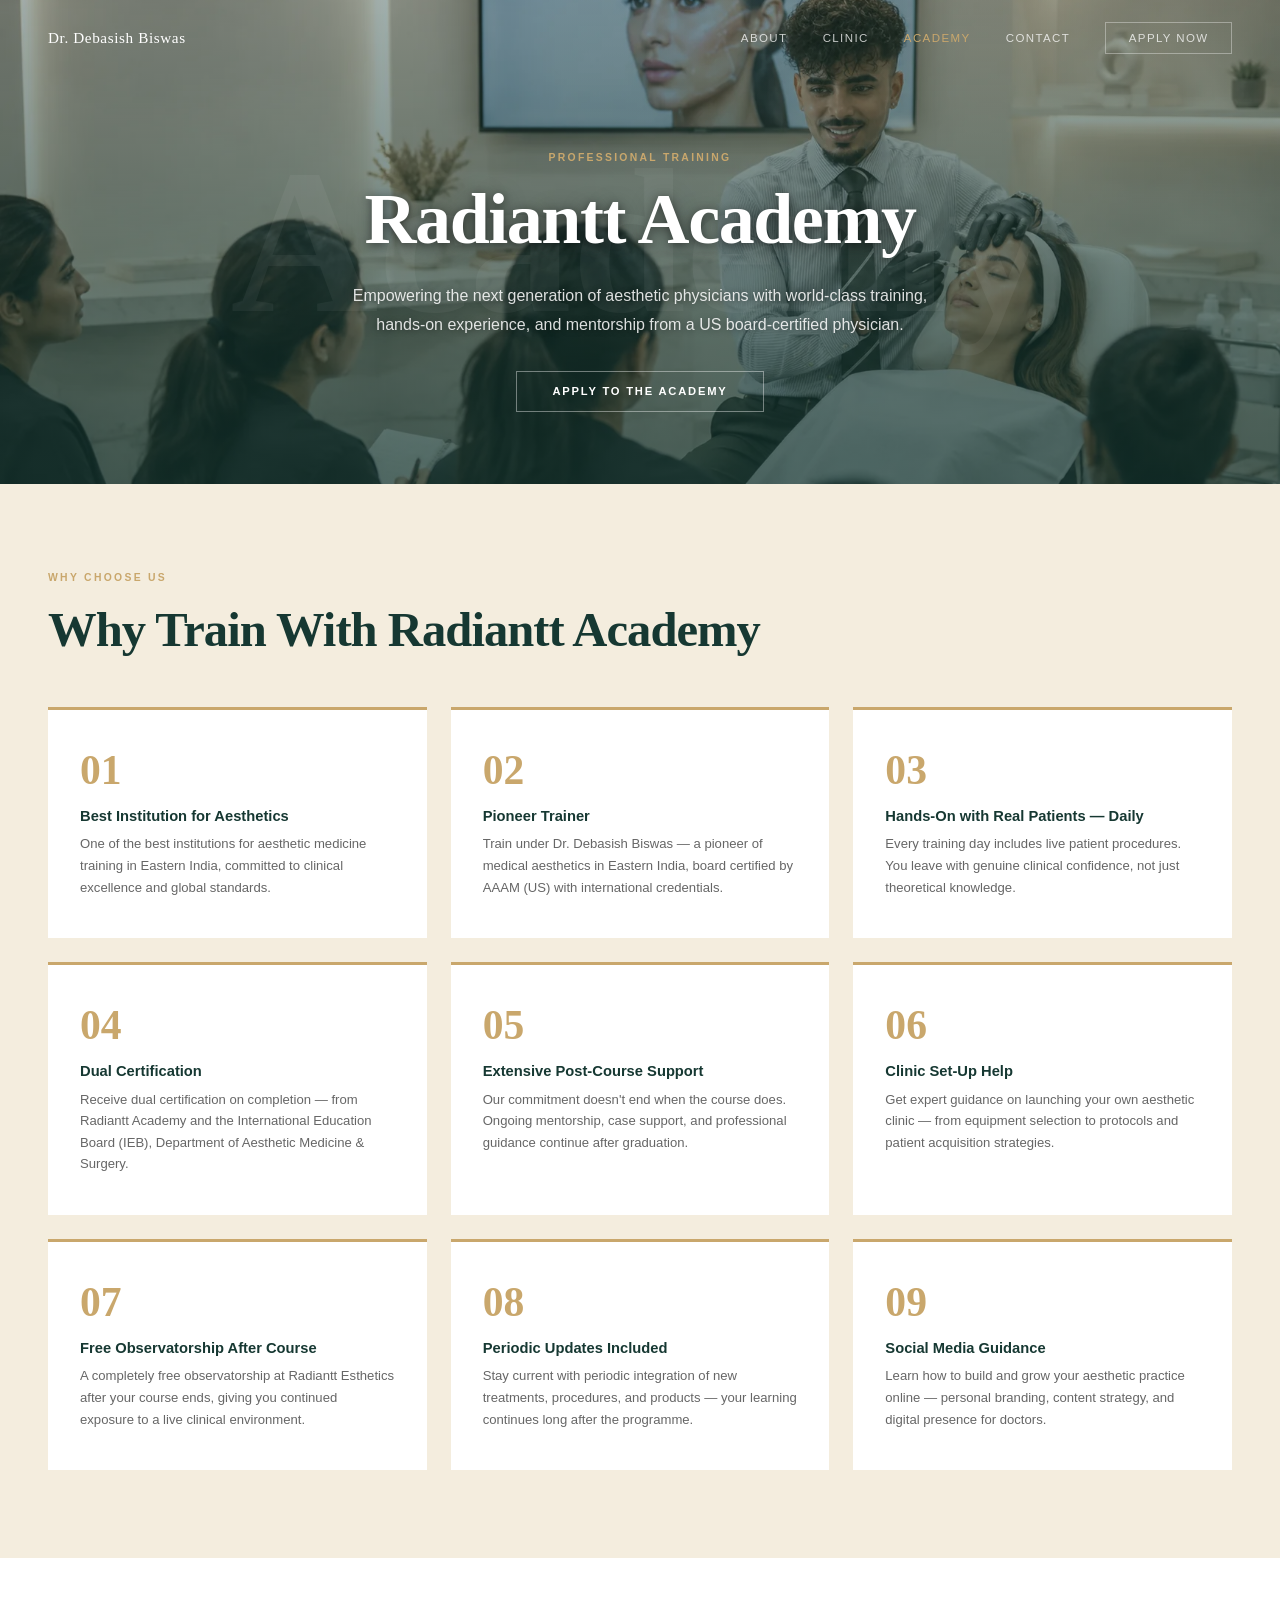
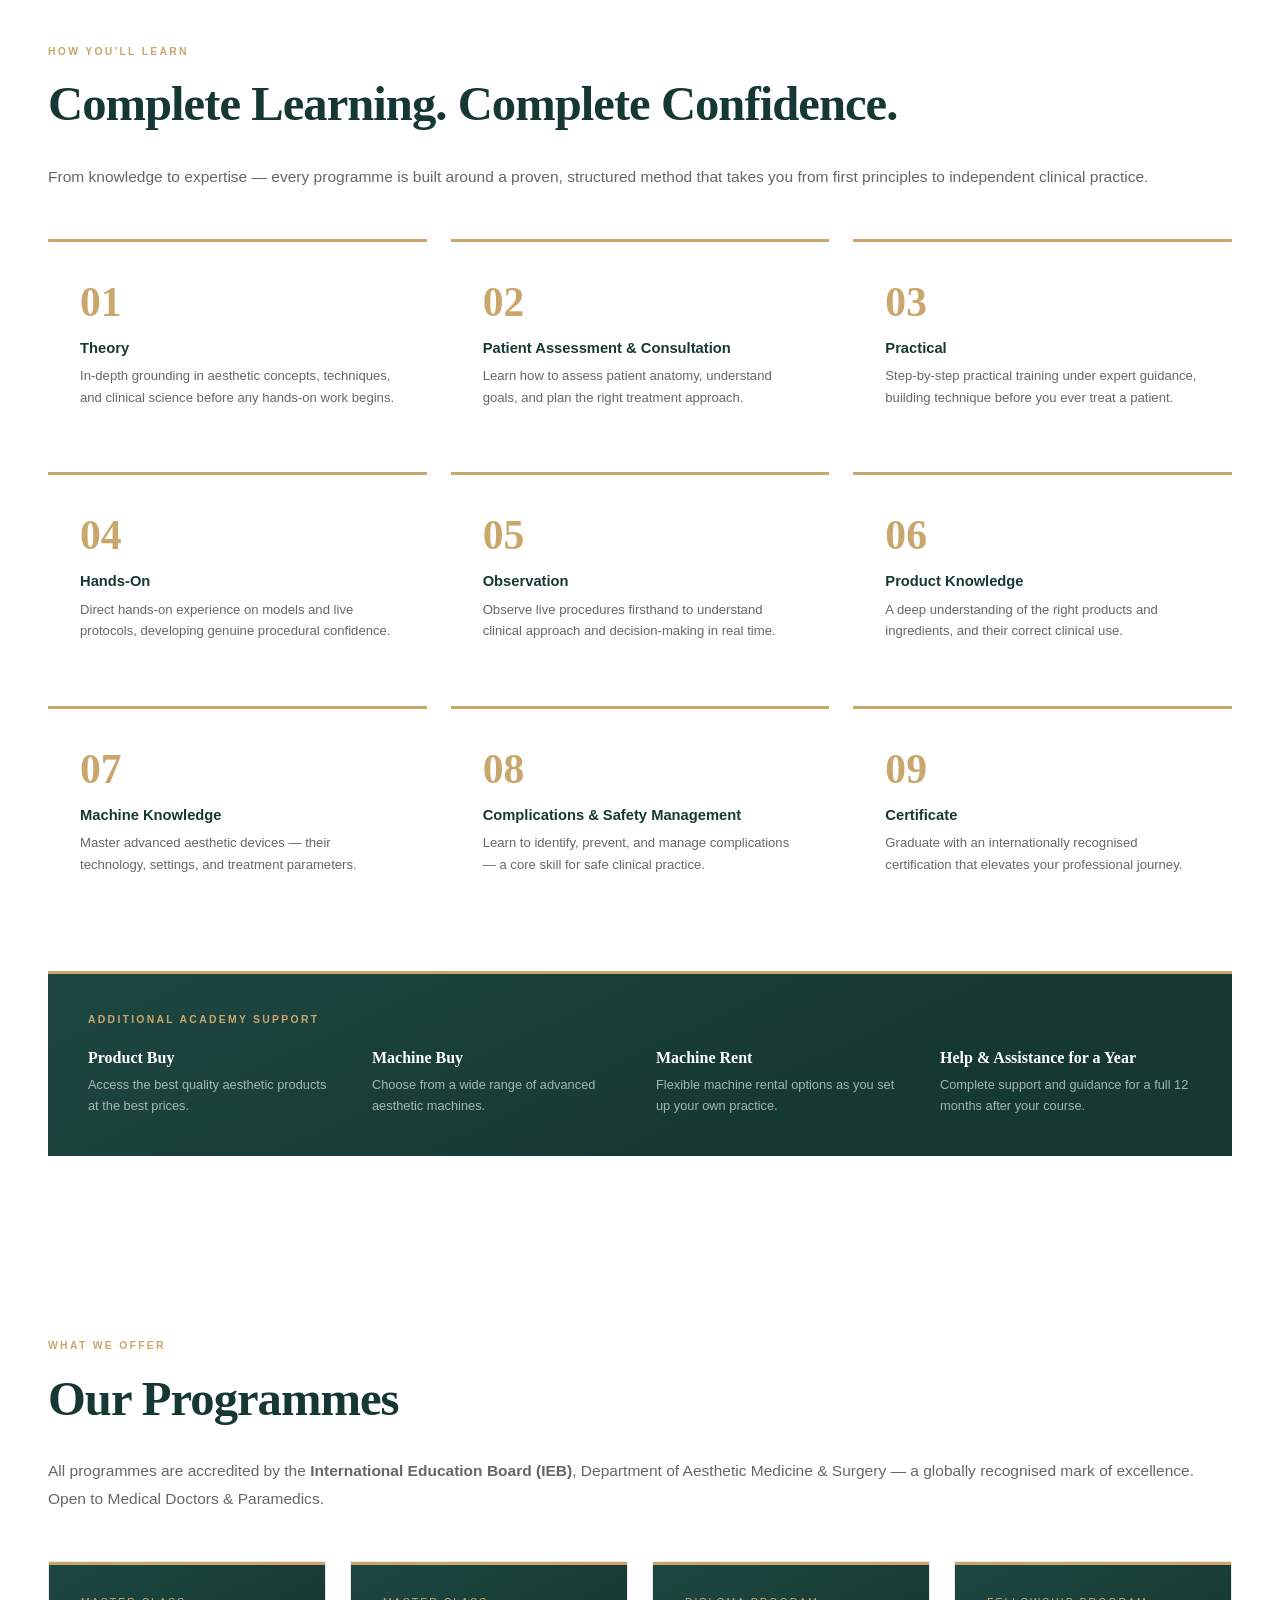
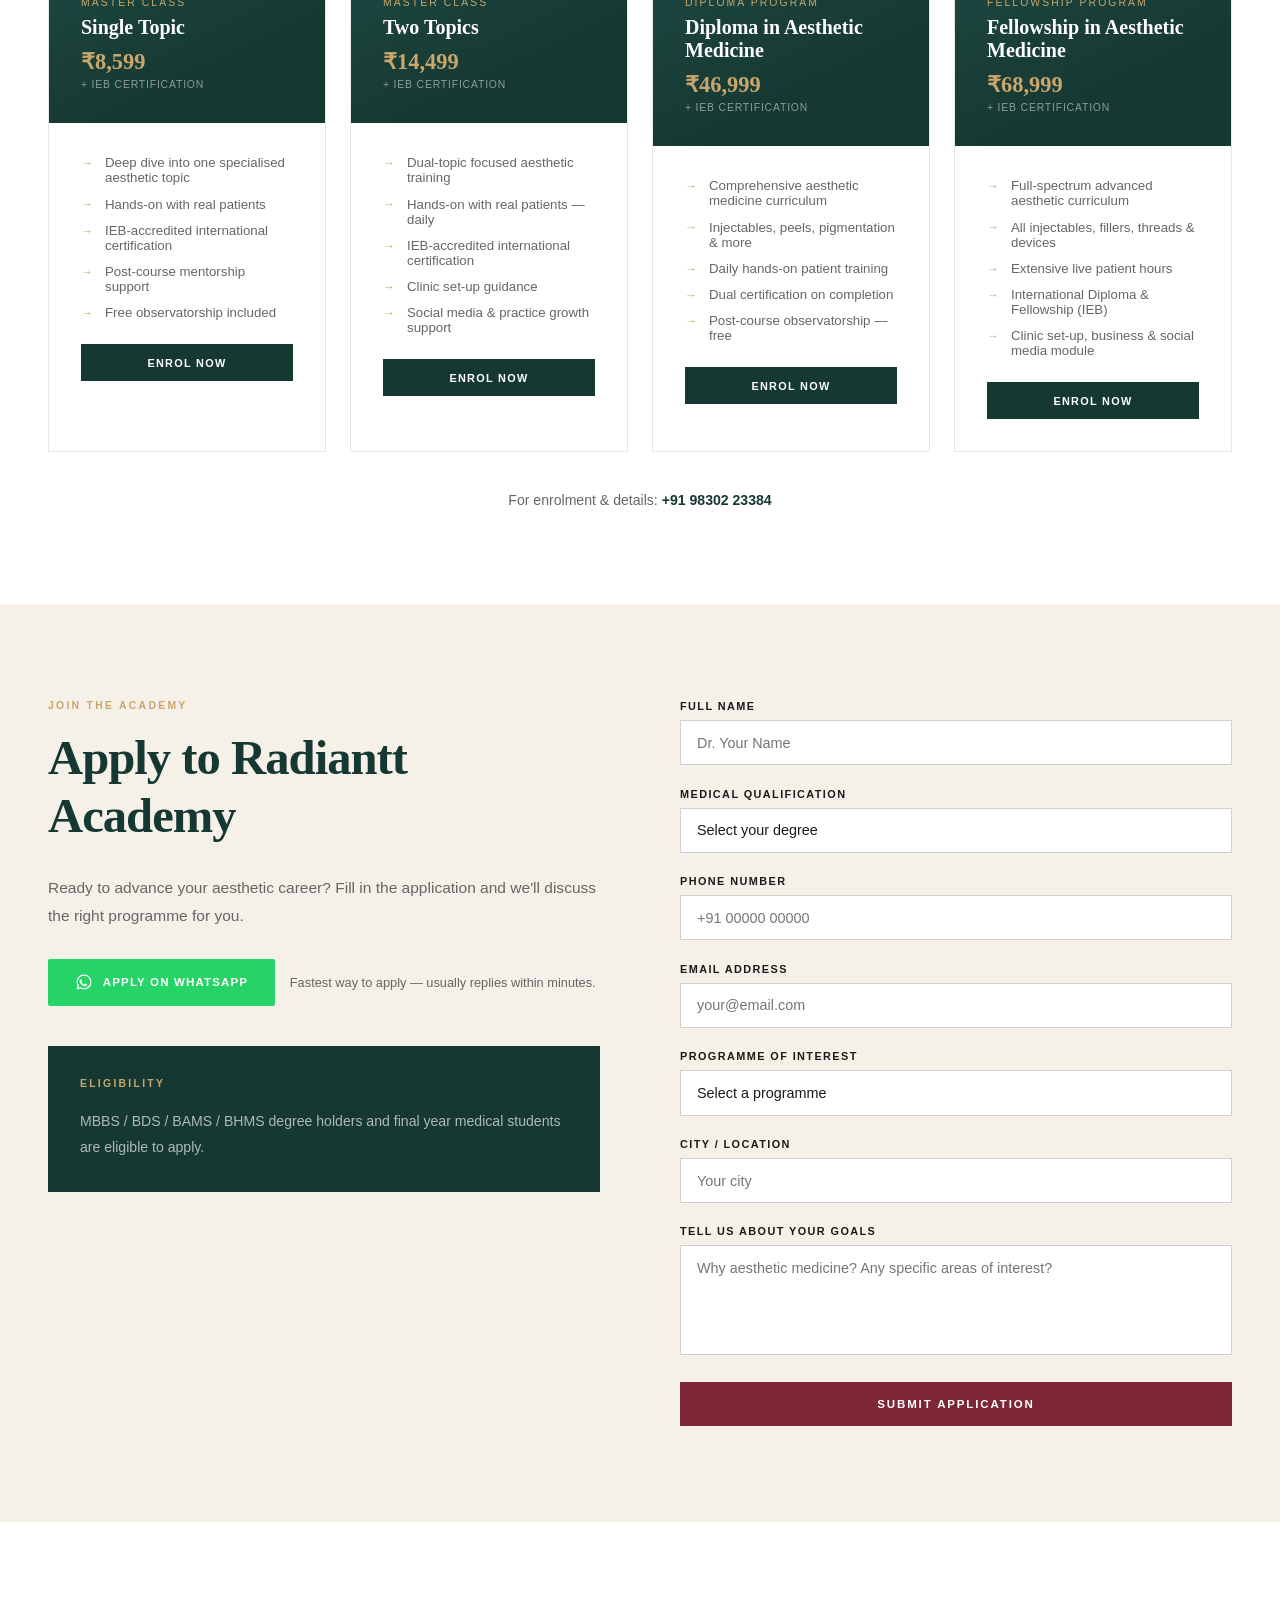
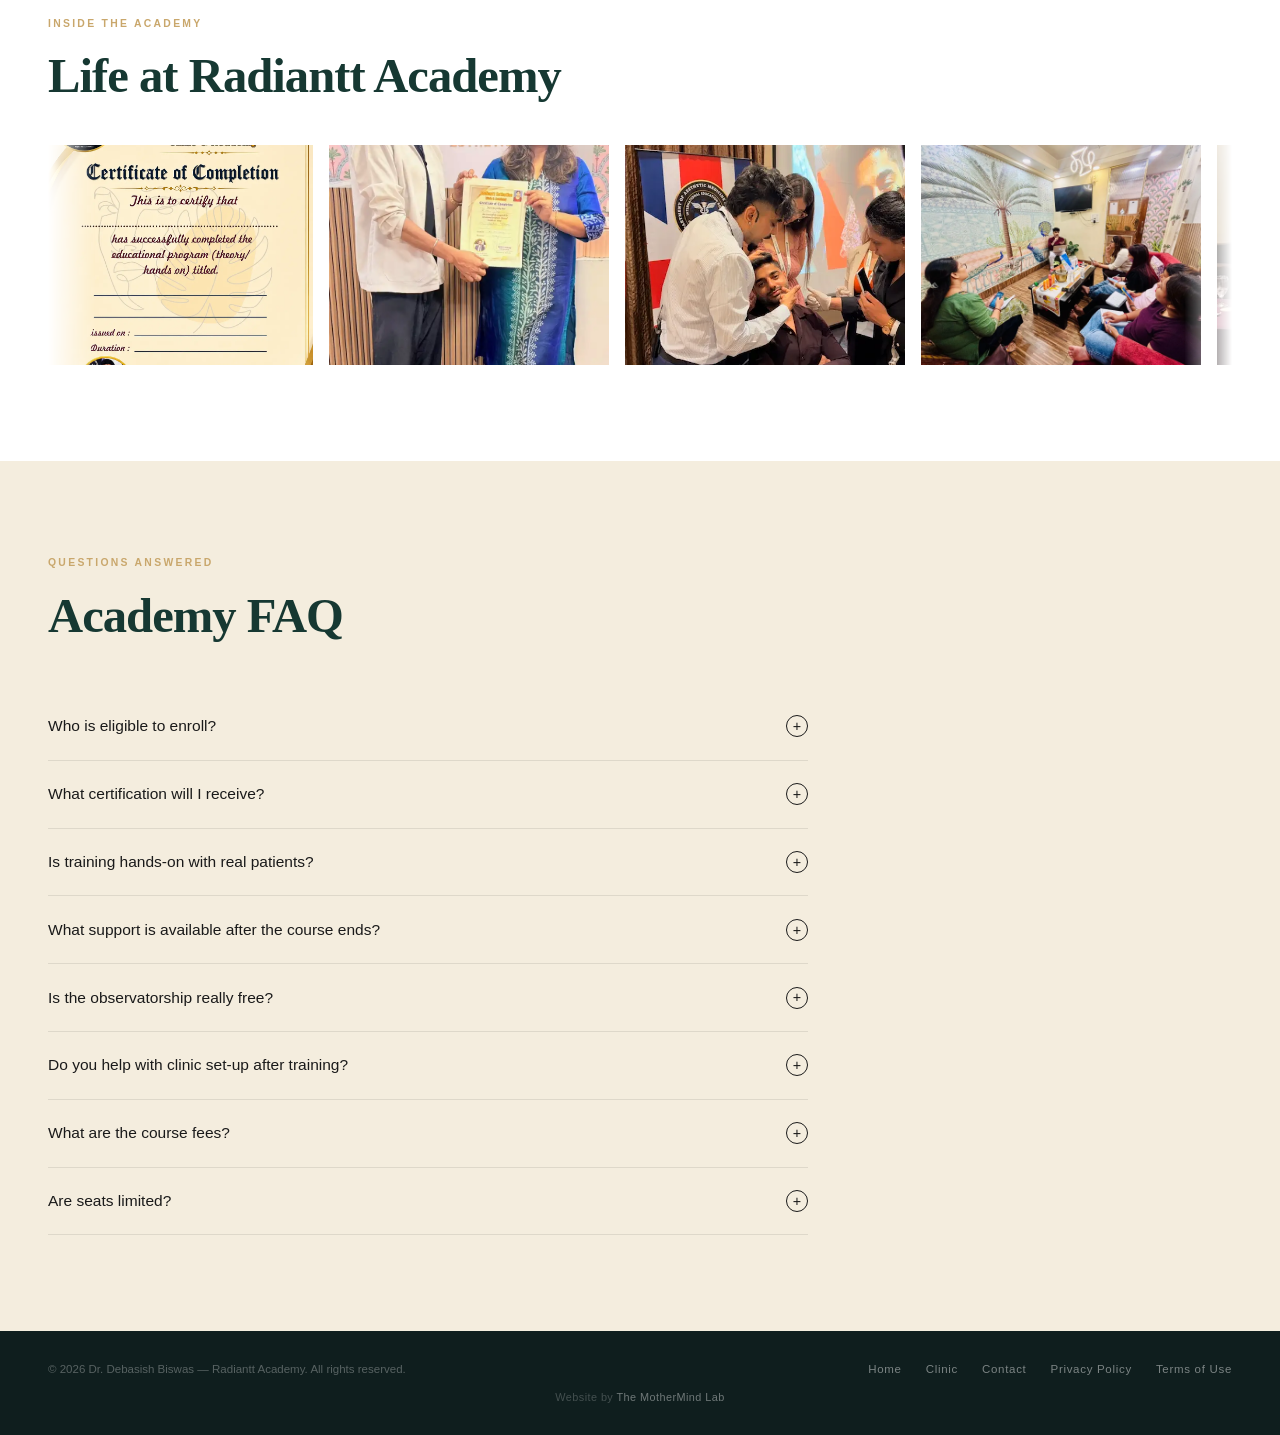
==== commit 3d9eaa03: "Remove green overlay from homepage gateway cards Replaces the heavy forest-green tint on the Radiant" ====
--- a/academy.html
+++ b/academy.html
@@ -15,7 +15,7 @@
 <link rel="icon" href="favicon-32.png" type="image/png" sizes="32x32">
 <link rel="icon" href="favicon-16.png" type="image/png" sizes="16x16">
 <link rel="apple-touch-icon" href="apple-touch-icon.png">
-<link rel="stylesheet" href="style.css?v=48">
+<link rel="stylesheet" href="style.css?v=49">
 </head>
 <body>
 <nav id="nav">
--- a/style.css
+++ b/style.css
@@ -85,11 +85,11 @@
 .award-desc{font-size:.76rem;color:rgba(22,56,50,.62);line-height:1.5}
 .dual-gateway{padding:6rem 3rem;background:var(--light);display:grid;grid-template-columns:1fr 1fr;gap:2rem}
 .gate-card{position:relative;min-height:360px;padding:3.5rem 3rem;display:flex;flex-direction:column;justify-content:flex-end;background-size:cover;background-position:center;border-top:3px solid var(--gold);overflow:hidden;text-decoration:none;isolation:isolate;opacity:0;transform:translateY(48px);transition:opacity .8s cubic-bezier(.16,.84,.44,1),transform .8s cubic-bezier(.16,.84,.44,1)}
-.gate-card::before{content:'';position:absolute;inset:0;z-index:-1;background:linear-gradient(155deg,rgba(22,56,50,.94),rgba(22,56,50,.55) 55%,rgba(22,56,50,.82));transition:background .4s}
+.gate-card::before{content:'';position:absolute;inset:0;z-index:-1;background:linear-gradient(to top,rgba(0,0,0,.82) 0%,rgba(0,0,0,.55) 42%,rgba(0,0,0,.12) 100%);transition:background .4s}
 .gate-card.is-visible{opacity:1;transform:translateY(0)}
 .gate-card.is-visible:nth-child(2){transition-delay:.15s}
 .gate-card:hover{transition:transform .3s,box-shadow .3s;transform:translateY(-4px);box-shadow:0 20px 50px rgba(0,0,0,.28)}
-.gate-card:hover::before{background:linear-gradient(155deg,rgba(22,56,50,.85),rgba(22,56,50,.42) 55%,rgba(22,56,50,.72))}
+.gate-card:hover::before{background:linear-gradient(to top,rgba(0,0,0,.74) 0%,rgba(0,0,0,.44) 42%,rgba(0,0,0,.06) 100%)}
 .gate-card .lbl{color:var(--gold)}
 .gate-card h3{font-family:'Playfair Display',serif;font-size:1.9rem;font-weight:700;color:#fff;margin-bottom:.8rem}
 .gate-card p{font-size:.9rem;line-height:1.7;color:rgba(255,255,255,.75);margin-bottom:1.6rem}
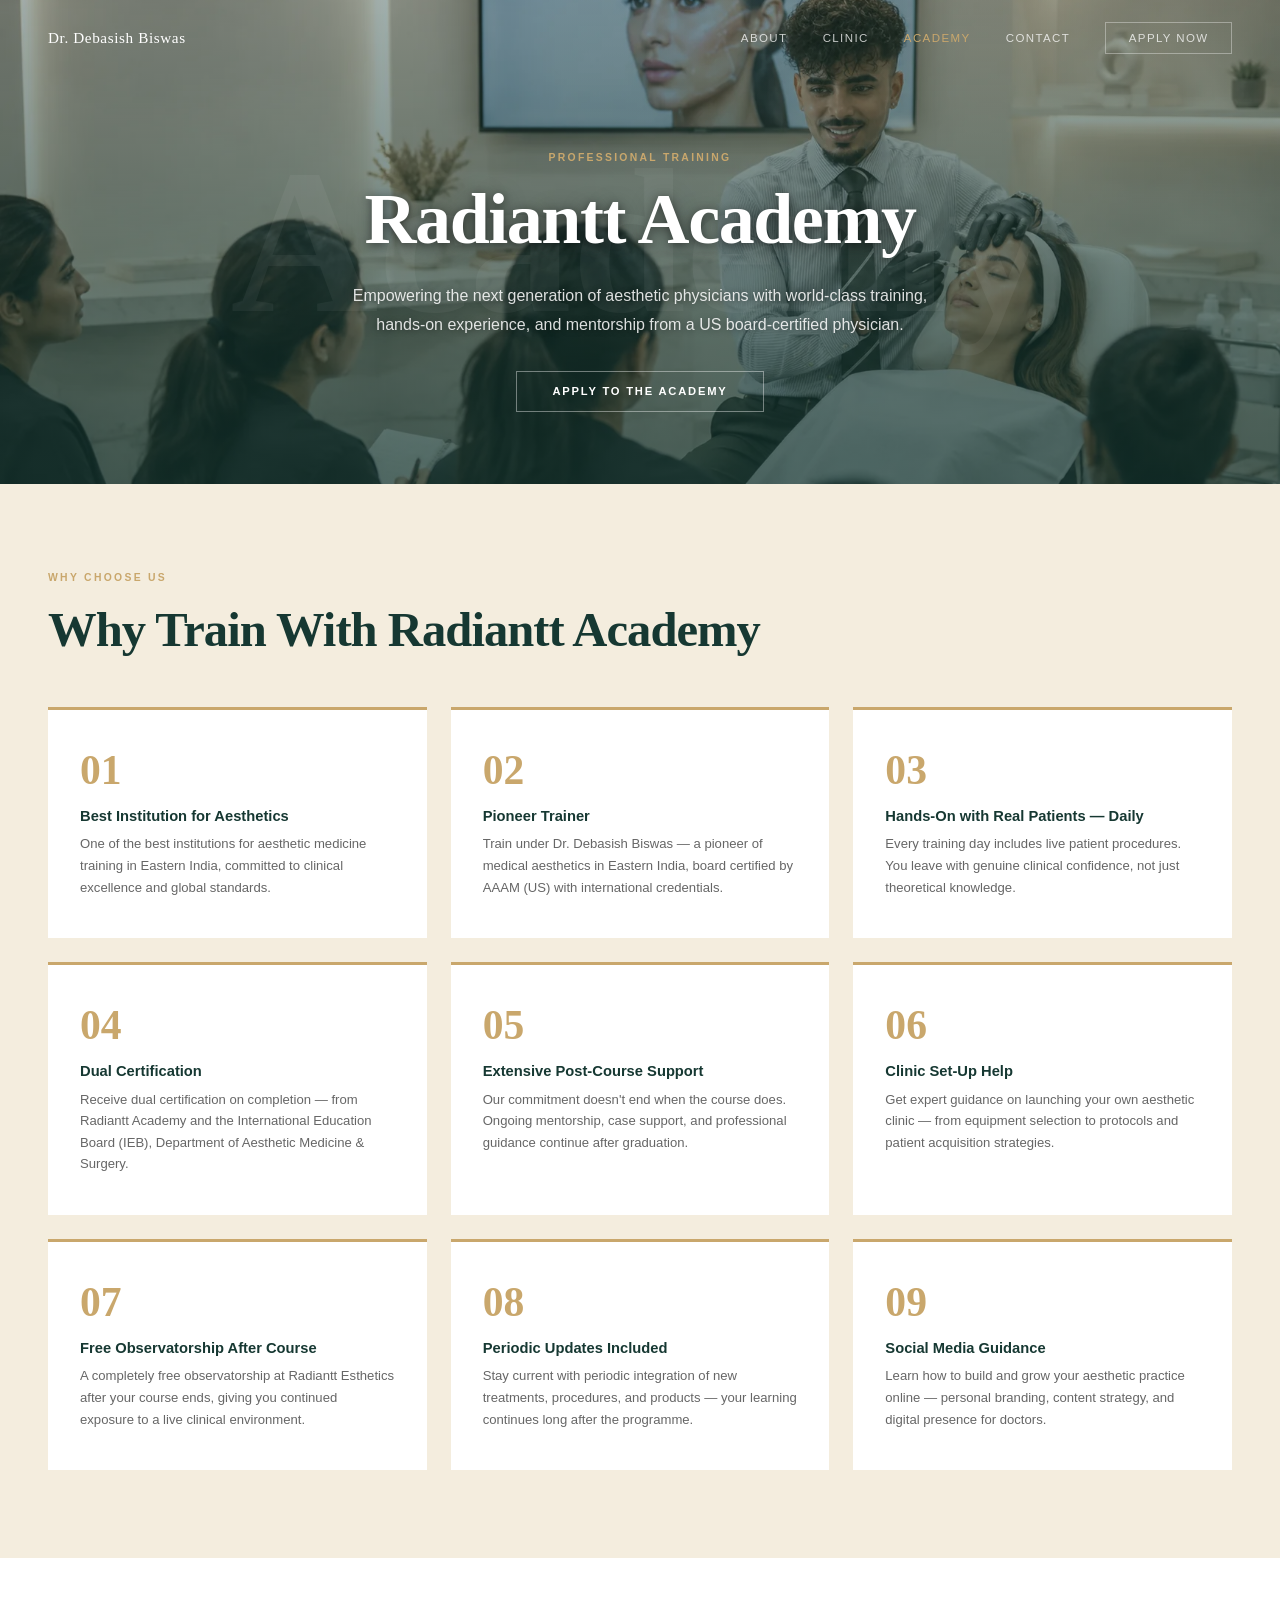
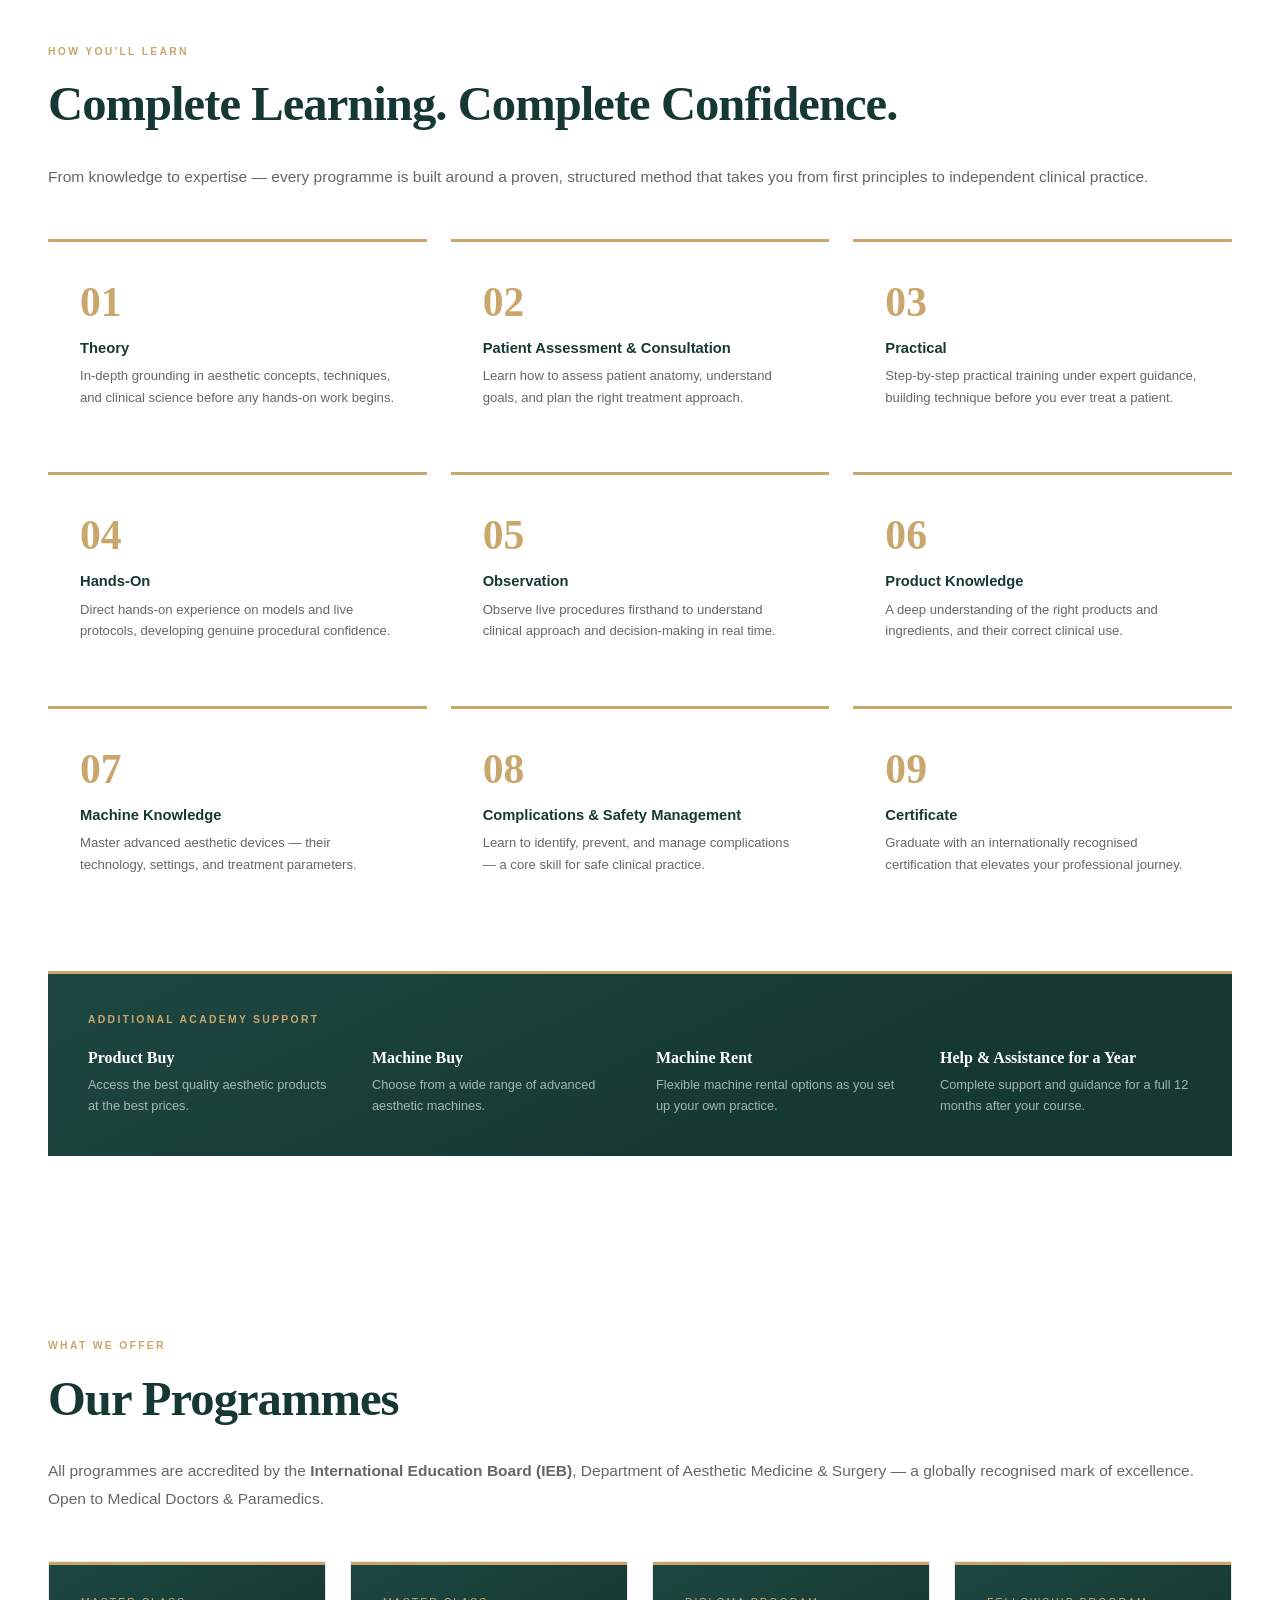
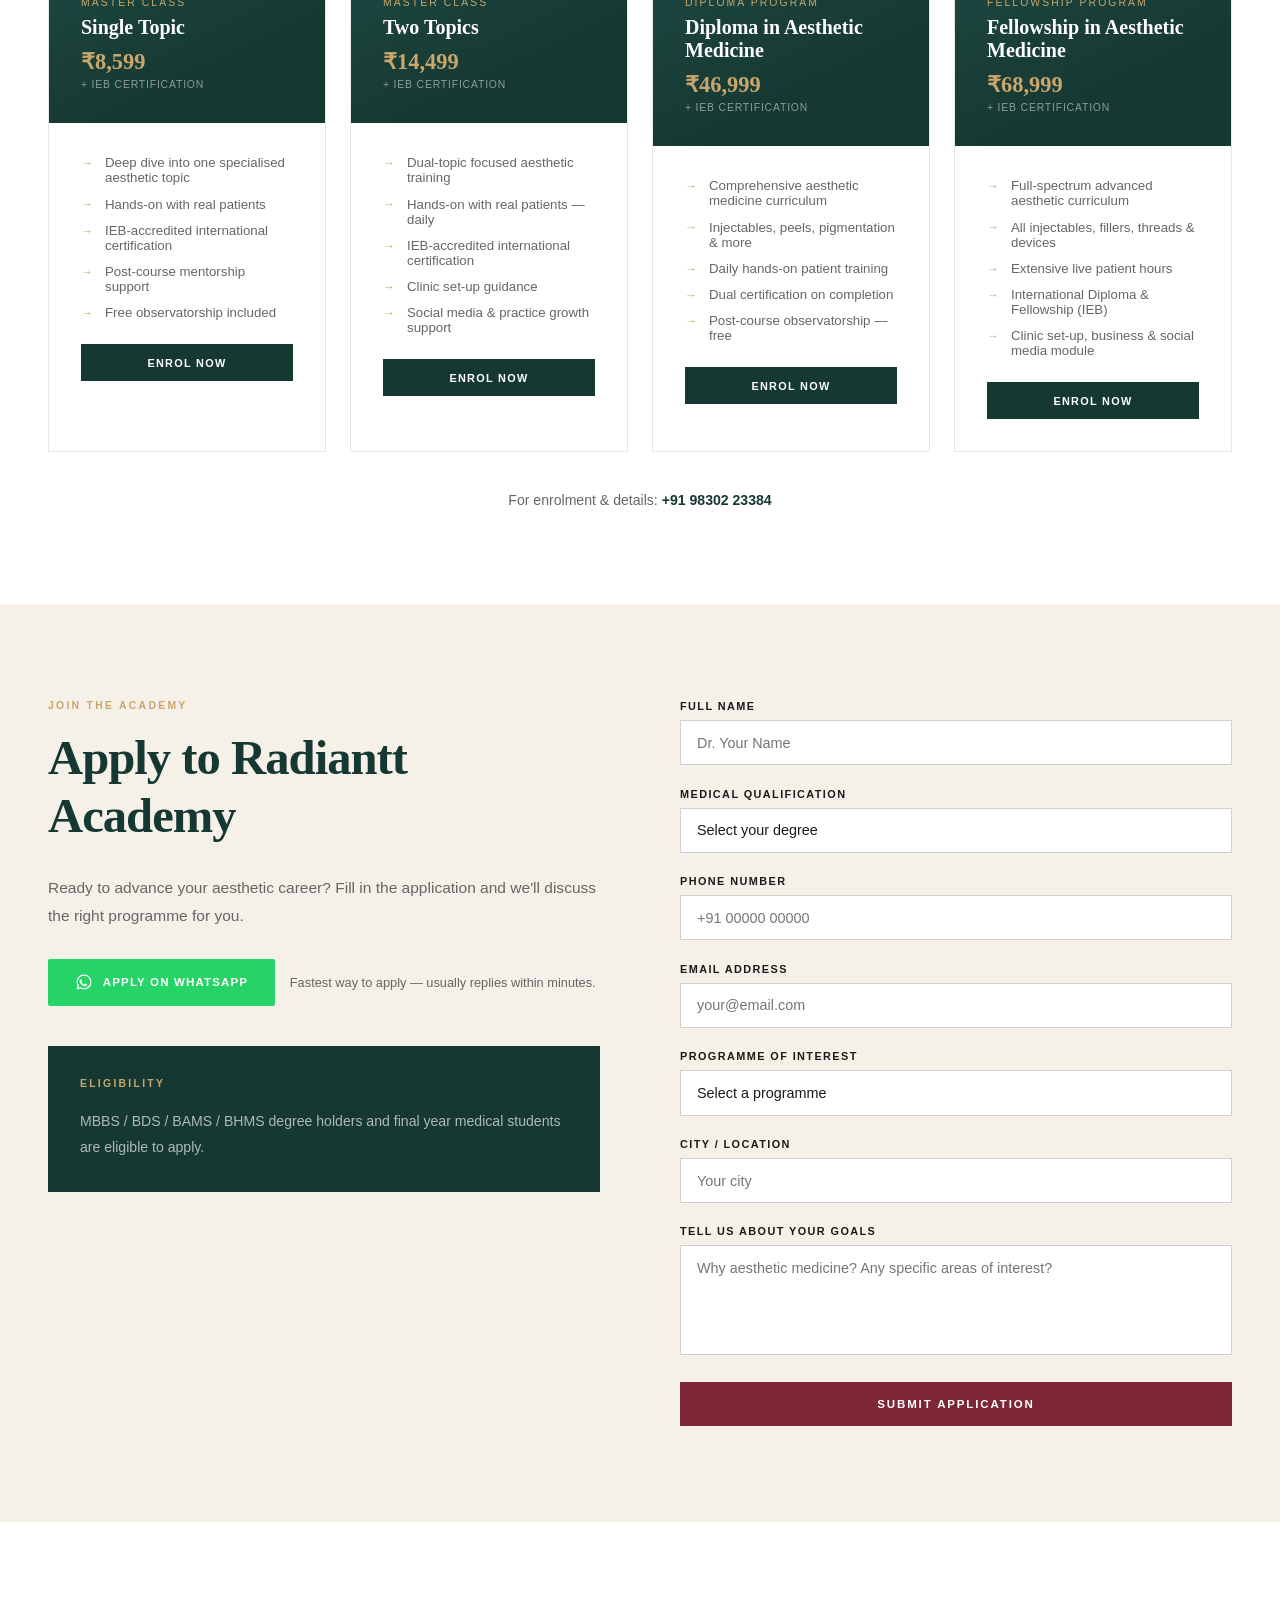
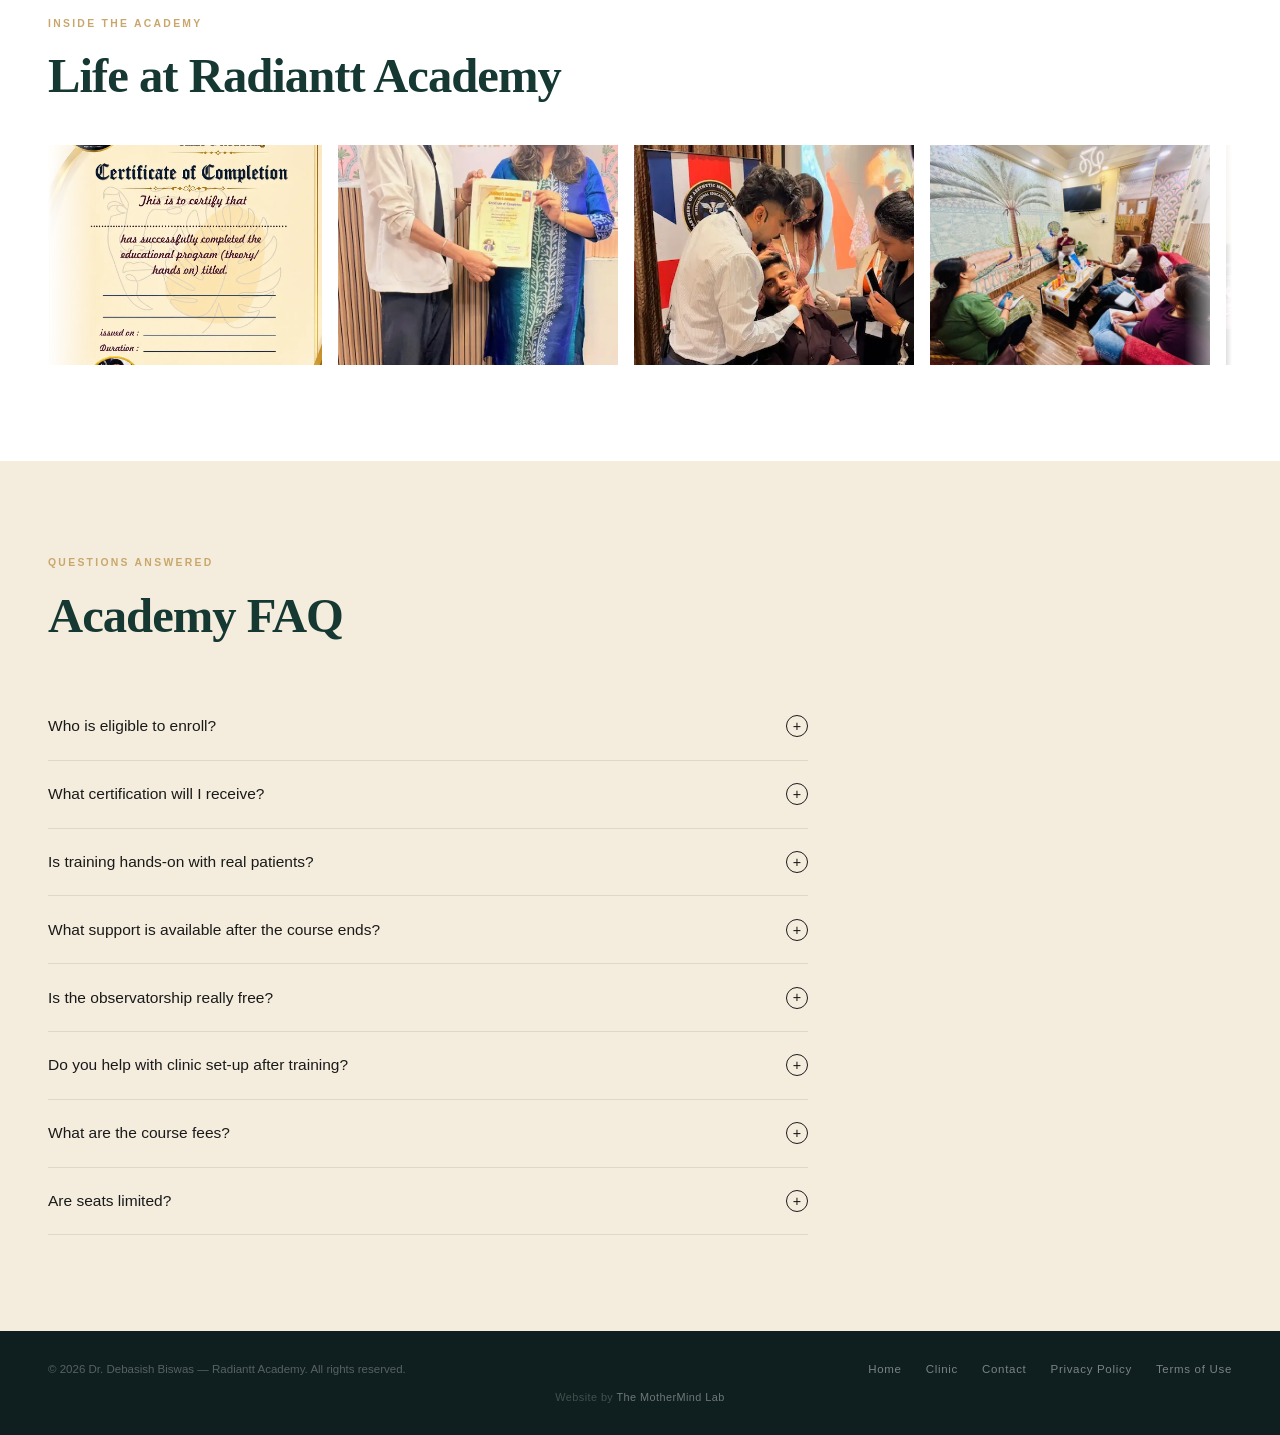
==== commit 7c07868d: "Redesign homepage hero on a light beige base with green rounded shapes Replaces the solid dark green" ====
--- a/academy.html
+++ b/academy.html
@@ -15,7 +15,7 @@
 <link rel="icon" href="favicon-32.png" type="image/png" sizes="32x32">
 <link rel="icon" href="favicon-16.png" type="image/png" sizes="16x16">
 <link rel="apple-touch-icon" href="apple-touch-icon.png">
-<link rel="stylesheet" href="style.css?v=49">
+<link rel="stylesheet" href="style.css?v=55">
 </head>
 <body>
 <nav id="nav">
--- a/style.css
+++ b/style.css
@@ -10,26 +10,47 @@
 .nav-links a:hover,.nav-links a:focus,.nav-links a.active{color:var(--gold)}
 .nav-book{padding:.55rem 1.4rem;border:1px solid rgba(255,255,255,.35);color:#fff;font-size:.7rem;font-weight:600;letter-spacing:.12em;text-transform:uppercase;text-decoration:none;transition:all .25s}
 .nav-book:hover{background:var(--maroon);border-color:var(--maroon);color:#fff}
-.hero{position:relative;height:100vh;min-height:680px;background:radial-gradient(1100px 620px at 82% 12%,rgba(201,167,108,.16),transparent 62%),radial-gradient(800px 500px at 8% 88%,rgba(30,71,65,.85),transparent 70%),var(--forest);overflow:hidden;display:flex;flex-direction:column;justify-content:flex-end}
-.hero-bg-word{position:absolute;top:60%;left:50%;transform:translate(-50%,-50%);font-family:'Playfair Display',serif;font-size:clamp(110px,20vw,300px);font-weight:900;color:rgba(255,255,255,.06);white-space:nowrap;letter-spacing:-.02em;pointer-events:none;user-select:none;z-index:1}
+.hero{position:relative;height:100vh;min-height:680px;background:var(--light);overflow:hidden;display:flex;flex-direction:column;justify-content:flex-end}
+.hero-shapes{position:absolute;inset:0;z-index:0;pointer-events:none}
+.hero-shape{position:absolute;display:block}
+.hero-shape--stage{bottom:0;left:50%;transform:translateX(-50%);width:min(540px,56vw);height:52%;background:var(--forest);border-radius:180px 180px 0 0}
+.hero-shape--pill-tr{top:13%;right:5%;width:min(300px,24vw);height:140px;background:rgba(22,56,50,.1);border-radius:70px}
+.hero-shape--pill-bl{bottom:22%;left:4%;width:min(230px,19vw);height:104px;background:rgba(22,56,50,.08);border-radius:52px}
+.hero-shape--square{top:24%;left:11%;width:112px;height:112px;background:rgba(201,167,108,.2);border-radius:34px}
+.hero-shape--dot{bottom:14%;right:13%;width:64px;height:64px;background:rgba(22,56,50,.14);border-radius:50%}
+.hero-bg-word{position:absolute;top:60%;left:50%;transform:translate(-50%,-50%);font-family:'Playfair Display',serif;font-size:clamp(110px,20vw,300px);font-weight:900;color:rgba(22,56,50,.06);white-space:nowrap;letter-spacing:-.02em;pointer-events:none;user-select:none;z-index:1}
 .hero-marquee{position:absolute;top:34%;left:0;right:0;transform:translateY(-50%);z-index:2;overflow:hidden;pointer-events:none;user-select:none;-webkit-mask-image:linear-gradient(90deg,transparent,#000 6%,#000 94%,transparent);mask-image:linear-gradient(90deg,transparent,#000 6%,#000 94%,transparent)}
 .hero-track{display:flex;width:max-content;animation:hero-scroll 26s linear infinite}
-.hero-track span{font-family:'Playfair Display',serif;font-size:clamp(64px,10vw,160px);font-weight:900;color:#fff;line-height:.92;letter-spacing:-.03em;white-space:nowrap;padding-right:.5em}
-.hero-track .dash{color:var(--gold);font-style:italic;font-weight:400}
+.hero-track span{font-family:'Playfair Display',serif;font-size:clamp(64px,10vw,160px);font-weight:900;color:var(--forest);line-height:.92;letter-spacing:-.03em;white-space:nowrap;padding-right:.5em}
+.hero-track .dash{color:var(--gold-deep);font-style:italic;font-weight:400}
 @keyframes hero-scroll{from{transform:translateX(0)}to{transform:translateX(-50%)}}
 @media(prefers-reduced-motion:reduce){.hero-track{animation:none}}
 .hero-photo-wrap{position:absolute;bottom:0;left:50%;transform:translateX(-50%);height:78%;z-index:4;display:flex;align-items:flex-end;justify-content:center}
-.hero-photo-wrap img{height:100%;width:auto;max-width:480px;object-fit:contain;object-position:bottom center;display:block;filter:drop-shadow(0 8px 32px rgba(0,0,0,.4))}
-.hero::after{content:'';position:absolute;left:0;right:0;bottom:0;height:42%;background:linear-gradient(to top,rgba(8,24,21,.78),rgba(8,24,21,.38) 45%,transparent);z-index:5;pointer-events:none}
-.hero-rule{position:absolute;bottom:5.6rem;left:0;right:0;height:1px;background:rgba(255,255,255,.12);z-index:6}
+.hero-photo-wrap img{height:100%;width:auto;max-width:480px;object-fit:contain;object-position:bottom center;display:block;filter:drop-shadow(0 10px 34px rgba(22,56,50,.28))}
+.hero-rule{position:absolute;bottom:5.6rem;left:0;right:0;height:1px;background:rgba(22,56,50,.14);z-index:6}
 .hero-bottom{position:relative;z-index:6;padding:0 3rem 2.8rem;display:flex;justify-content:space-between;align-items:flex-end}
-.hero-cred{font-size:.72rem;line-height:1.9;color:rgba(255,255,255,.6);letter-spacing:.04em;text-shadow:0 1px 4px rgba(0,0,0,.55)}
-.hero-cred strong{color:var(--gold);font-weight:600;display:block;text-shadow:0 1px 4px rgba(0,0,0,.65),0 2px 12px rgba(0,0,0,.45)}
+.hero-cred{font-size:.72rem;line-height:1.9;color:var(--gray);letter-spacing:.04em}
+.hero-cred strong{color:var(--maroon);font-weight:700;display:block;font-size:1.45rem;letter-spacing:.01em;font-family:'Playfair Display',serif}
 .hero-cta{display:flex;flex-direction:column;gap:.8rem;align-items:flex-end}
 .btn-gold{display:inline-block;padding:.82rem 2.2rem;background:linear-gradient(135deg,var(--maroon2),var(--maroon));color:#fff;font-size:.7rem;font-weight:700;letter-spacing:.16em;text-transform:uppercase;text-decoration:none;transition:all .25s;min-width:230px;text-align:center}
 .btn-gold:hover{background:var(--maroon2);transform:translateY(-2px)}
 .btn-ghost{display:inline-block;padding:.82rem 2.2rem;border:1px solid rgba(255,255,255,.4);color:#fff;font-size:.7rem;font-weight:600;letter-spacing:.16em;text-transform:uppercase;text-decoration:none;transition:all .25s;min-width:230px;text-align:center}
 .btn-ghost:hover{border-color:var(--gold);color:var(--gold)}
+.hero .btn-ghost{border-color:rgba(22,56,50,.4);color:var(--forest)}
+.hero .btn-ghost:hover{background:var(--forest);border-color:var(--forest);color:#fff}
+.hero-cta .btn-gold,.hero-cta .btn-ghost{position:relative;isolation:isolate;overflow:hidden;border:none;background:none;color:var(--forest);box-shadow:0 0 18px rgba(125,38,53,.28);transition:color .25s,box-shadow .25s,transform .25s}
+.hero-cta .btn-gold::before,.hero-cta .btn-ghost::before{content:'';position:absolute;left:50%;top:50%;width:240%;aspect-ratio:1;translate:-50% -50%;z-index:-2;background:conic-gradient(from 0deg,transparent 0 10%,var(--maroon) 18%,#d4536e 26%,var(--maroon2) 34%,transparent 44% 60%,var(--maroon) 68%,#d4536e 76%,var(--maroon2) 84%,transparent 94% 100%);animation:btn-orbit 4.5s linear infinite}
+.hero-cta .btn-gold::after,.hero-cta .btn-ghost::after{content:'';position:absolute;inset:2px;z-index:-1;background:var(--light);transition:background .25s}
+.hero-cta .btn-gold:hover::after,.hero-cta .btn-ghost:hover::after{background:rgba(125,38,53,.08)}
+.hero-cta .btn-gold:hover,.hero-cta .btn-ghost:hover{color:var(--maroon);box-shadow:0 0 28px rgba(125,38,53,.5);transform:translateY(-2px)}
+@keyframes btn-orbit{to{rotate:360deg}}
+@media(prefers-reduced-motion:reduce){.hero-cta .btn-gold::before,.hero-cta .btn-ghost::before{animation:none}}
+body.home nav:not(.scrolled) .nav-logo{color:var(--forest)}
+body.home nav:not(.scrolled) .nav-links a{color:rgba(22,56,50,.75)}
+body.home nav:not(.scrolled) .nav-links a:hover,body.home nav:not(.scrolled) .nav-links a:focus,body.home nav:not(.scrolled) .nav-links a.active{color:var(--gold-deep)}
+body.home nav:not(.scrolled) .nav-book{border-color:rgba(22,56,50,.35);color:var(--forest)}
+body.home nav:not(.scrolled) .nav-book:hover{background:var(--maroon);border-color:var(--maroon);color:#fff}
+body.home nav:not(.scrolled) .ham span{background:var(--forest)}
 .page-hero{position:relative;background:radial-gradient(900px 460px at 85% 10%,rgba(201,167,108,.18),transparent 62%),radial-gradient(700px 420px at 10% 95%,rgba(30,71,65,.9),transparent 70%),var(--forest);padding:9.5rem 3rem 4.5rem;text-align:center;overflow:hidden}
 .page-hero::before{content:attr(data-word);position:absolute;top:50%;left:50%;transform:translate(-50%,-50%);font-family:'Playfair Display',serif;font-size:clamp(90px,16vw,240px);font-weight:900;color:rgba(255,255,255,.05);white-space:nowrap;pointer-events:none;z-index:2}
 .page-hero>*{position:relative;z-index:3}
@@ -251,5 +272,5 @@
 .mobile-menu a{color:#fff;text-decoration:none;font-family:'Playfair Display',serif;font-size:2rem;font-weight:700;transition:color .2s}
 .mobile-menu a:hover{color:var(--gold)}
 .mobile-close{position:absolute;top:2rem;right:2.5rem;background:none;border:none;color:#fff;font-size:2rem;cursor:pointer;line-height:1}
-@media(max-width:900px){nav{padding:1.2rem 1.5rem}.nav-links{display:none}.ham{display:flex}.hero{height:88vh;min-height:600px}.hero-marquee{top:25%}.hero-bottom{flex-direction:column;gap:2rem;padding:0 1.5rem 2.5rem;align-items:flex-start}.hero-cred{font-size:.82rem}.hero-cred strong{font-size:1.25rem;font-weight:700;letter-spacing:.02em;color:var(--gold2)}.hero-cta{align-items:flex-start;width:100%}.btn-gold,.btn-ghost{min-width:0;width:100%}.about{grid-template-columns:1fr;padding:4rem 1.5rem;gap:3rem}.about-img-wrap img{height:420px}.about-accent{display:none}.awards{padding:4rem 1.5rem}.awards-grid{grid-template-columns:1fr 1fr}.dual-gateway{grid-template-columns:1fr;padding:4rem 1.5rem}.page-hero{padding:8rem 1.5rem 3.5rem}.treat-grid{grid-template-columns:1fr 1fr}.ba-grid{grid-template-columns:1fr}.test-grid{grid-template-columns:1fr}.faq-section{padding:4rem 1.5rem}.booking{padding:4rem 1.5rem}.booking-grid{grid-template-columns:1fr;gap:3rem}.acad-apply{padding:4rem 1.5rem}.why-grid{grid-template-columns:1fr 1fr}.curriculum{padding:4rem 1.5rem}.curr-grid{grid-template-columns:1fr 1fr}.curr-support{padding:2rem 1.5rem}.curr-support-grid{grid-template-columns:1fr 1fr;gap:1.5rem}.programmes{padding:4rem 1.5rem}.contact{padding:4rem 1.5rem}.contact-grid{grid-template-columns:1fr;gap:3rem}.gateway,.treatments,.ba-section,.testimonials{padding:4rem 1.5rem}.why-train{padding:4rem 1.5rem}}
+@media(max-width:900px){nav{padding:1.2rem 1.5rem}.nav-links{display:none}.ham{display:flex}.hero{height:88vh;min-height:600px}.hero-marquee{top:16%}.hero-bg-word{top:29%;font-size:78px;color:rgba(22,56,50,.13)}.hero-photo-wrap{height:62%;bottom:14%}.hero-photo-wrap img{max-width:300px}.hero-shape--stage{width:min(320px,74vw);height:52%;bottom:14%;border-radius:150px 150px 60px 60px}.hero-shape--pill-tr{top:9%;right:-6%;width:190px;height:120px}.hero-shape--pill-bl{display:none}.hero-shape--square{top:17%;left:4%;width:78px;height:78px;border-radius:24px}.hero-shape--dot{bottom:auto;top:12%;right:auto;left:52%;width:40px;height:40px}.hero::after{content:'';position:absolute;left:0;right:0;bottom:0;height:32%;background:linear-gradient(to top,var(--light) 30%,rgba(248,245,241,.92) 62%,transparent);z-index:5;pointer-events:none}.hero-rule{display:none}.hero-bottom{flex-direction:column;gap:1.2rem;padding:0 1.5rem 2rem;align-items:flex-start}.hero-cred{font-size:.82rem}.hero-cred strong{font-size:1.35rem;font-weight:700;letter-spacing:.01em;color:var(--maroon)}.hero-cta{align-items:flex-start;width:100%}.btn-gold,.btn-ghost{min-width:0;width:100%}.about{grid-template-columns:1fr;padding:4rem 1.5rem;gap:3rem}.about-img-wrap img{height:420px}.about-accent{display:none}.awards{padding:4rem 1.5rem}.awards-grid{grid-template-columns:1fr 1fr}.dual-gateway{grid-template-columns:1fr;padding:4rem 1.5rem}.page-hero{padding:8rem 1.5rem 3.5rem}.treat-grid{grid-template-columns:1fr 1fr}.ba-grid{grid-template-columns:1fr}.test-grid{grid-template-columns:1fr}.faq-section{padding:4rem 1.5rem}.booking{padding:4rem 1.5rem}.booking-grid{grid-template-columns:1fr;gap:3rem}.acad-apply{padding:4rem 1.5rem}.why-grid{grid-template-columns:1fr 1fr}.curriculum{padding:4rem 1.5rem}.curr-grid{grid-template-columns:1fr 1fr}.curr-support{padding:2rem 1.5rem}.curr-support-grid{grid-template-columns:1fr 1fr;gap:1.5rem}.programmes{padding:4rem 1.5rem}.contact{padding:4rem 1.5rem}.contact-grid{grid-template-columns:1fr;gap:3rem}.gateway,.treatments,.ba-section,.testimonials{padding:4rem 1.5rem}.why-train{padding:4rem 1.5rem}}
 @media(max-width:600px){.awards-grid{grid-template-columns:1fr}.treat-grid{grid-template-columns:1fr}.why-grid{grid-template-columns:1fr}.curr-grid{grid-template-columns:1fr}.curr-support-grid{grid-template-columns:1fr}.prog-grid{grid-template-columns:1fr}footer{flex-direction:column;padding:1.5rem;text-align:center}.why-grid-9{grid-template-columns:1fr;gap:.75rem}.why-grid-9 .why-card{display:grid;grid-template-columns:auto 1fr;column-gap:.9rem;align-items:start;padding:1.1rem 1.2rem;text-align:left}.why-grid-9 .why-num{grid-column:1;grid-row:1/span 2;min-width:1.9rem;font-size:1.5rem;line-height:1;margin-bottom:0}.why-grid-9 .why-title{grid-column:2;font-size:.88rem;margin-bottom:.35rem;line-height:1.3}.why-grid-9 .why-desc{grid-column:2;display:block;font-size:.8rem;line-height:1.6}}
